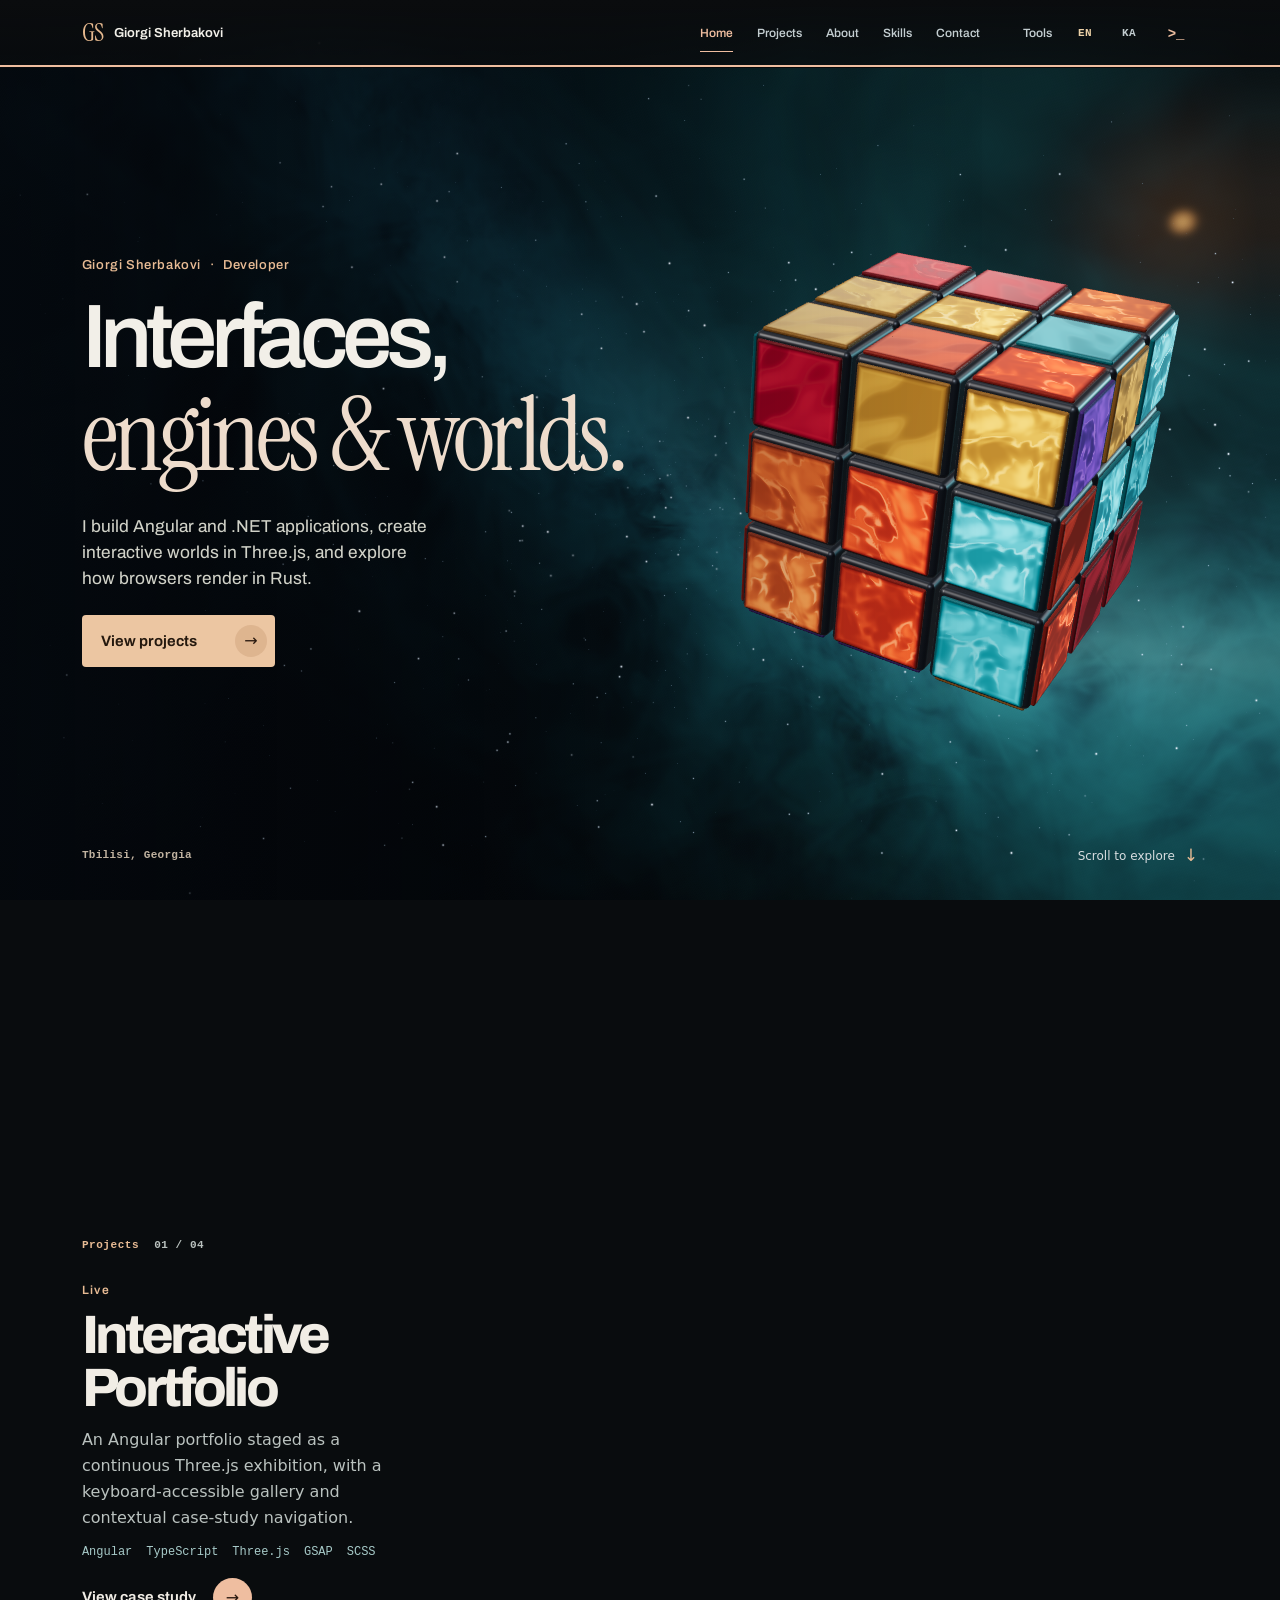
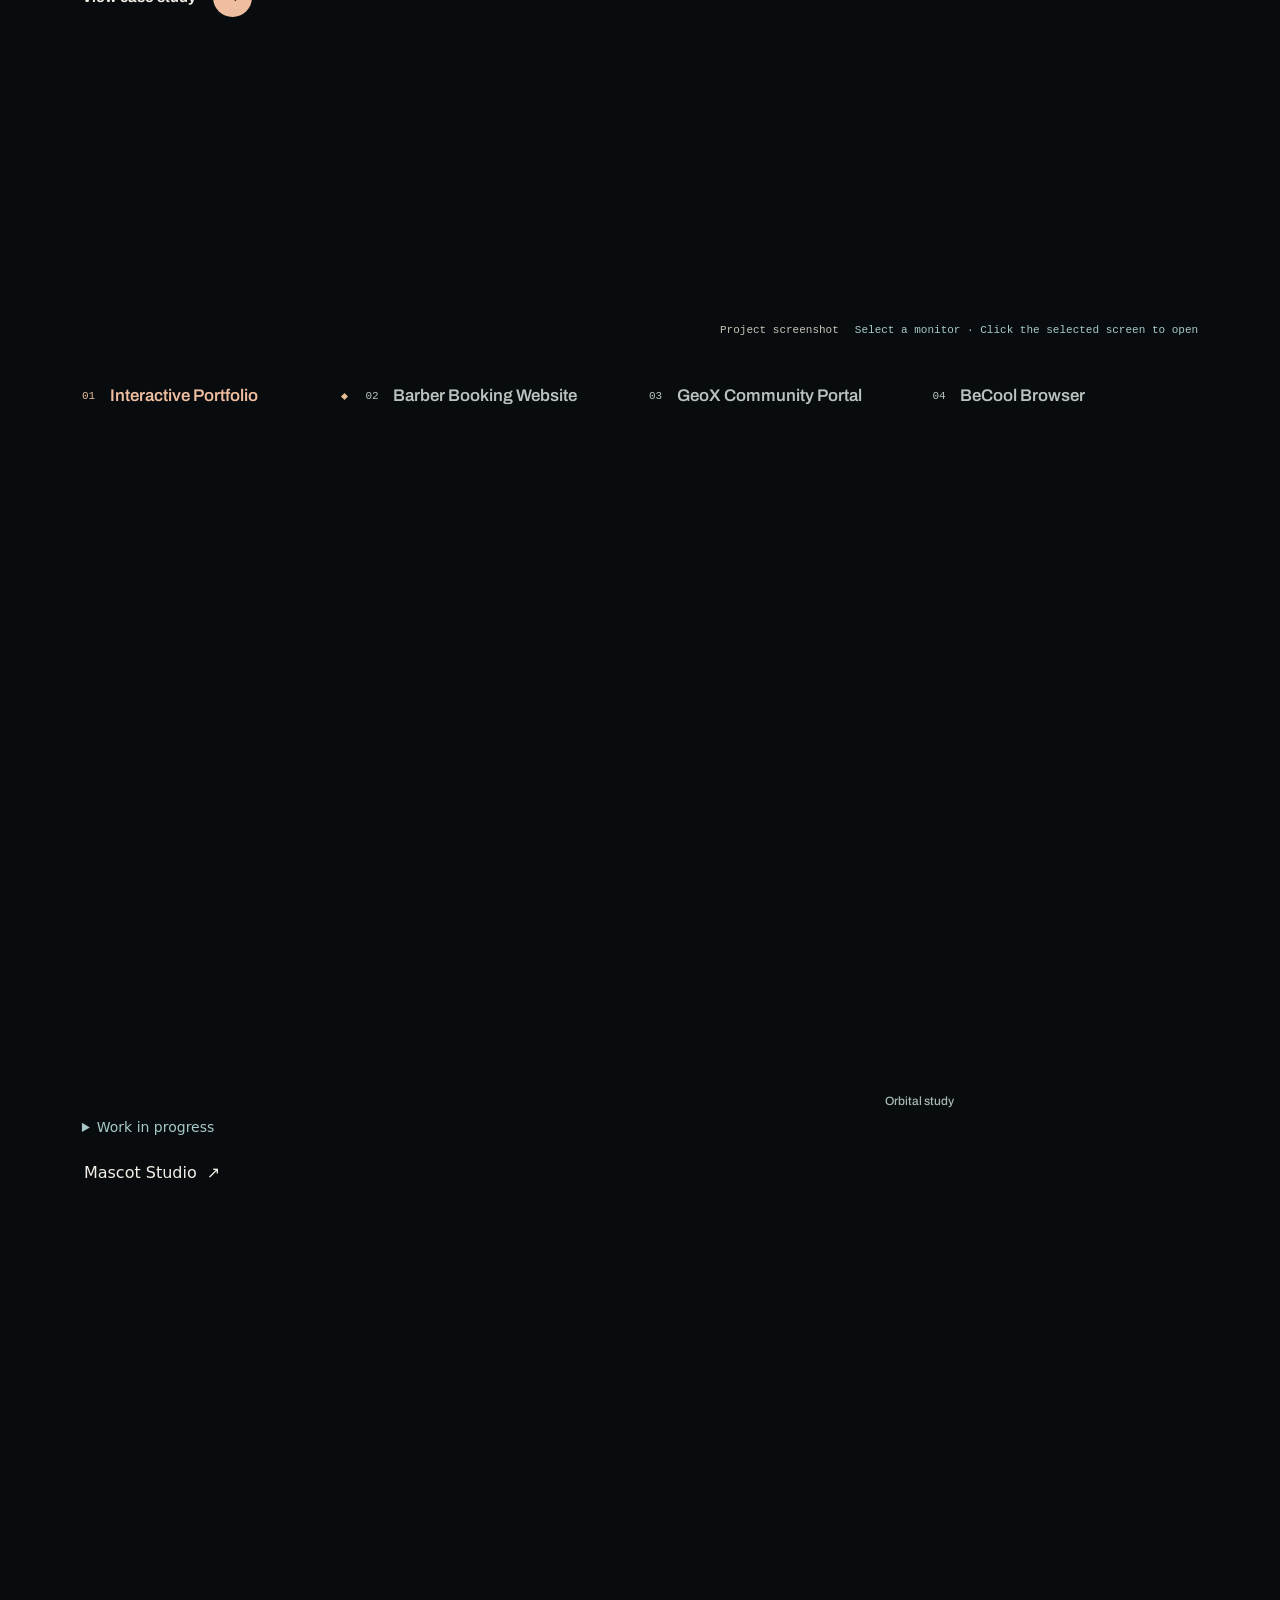
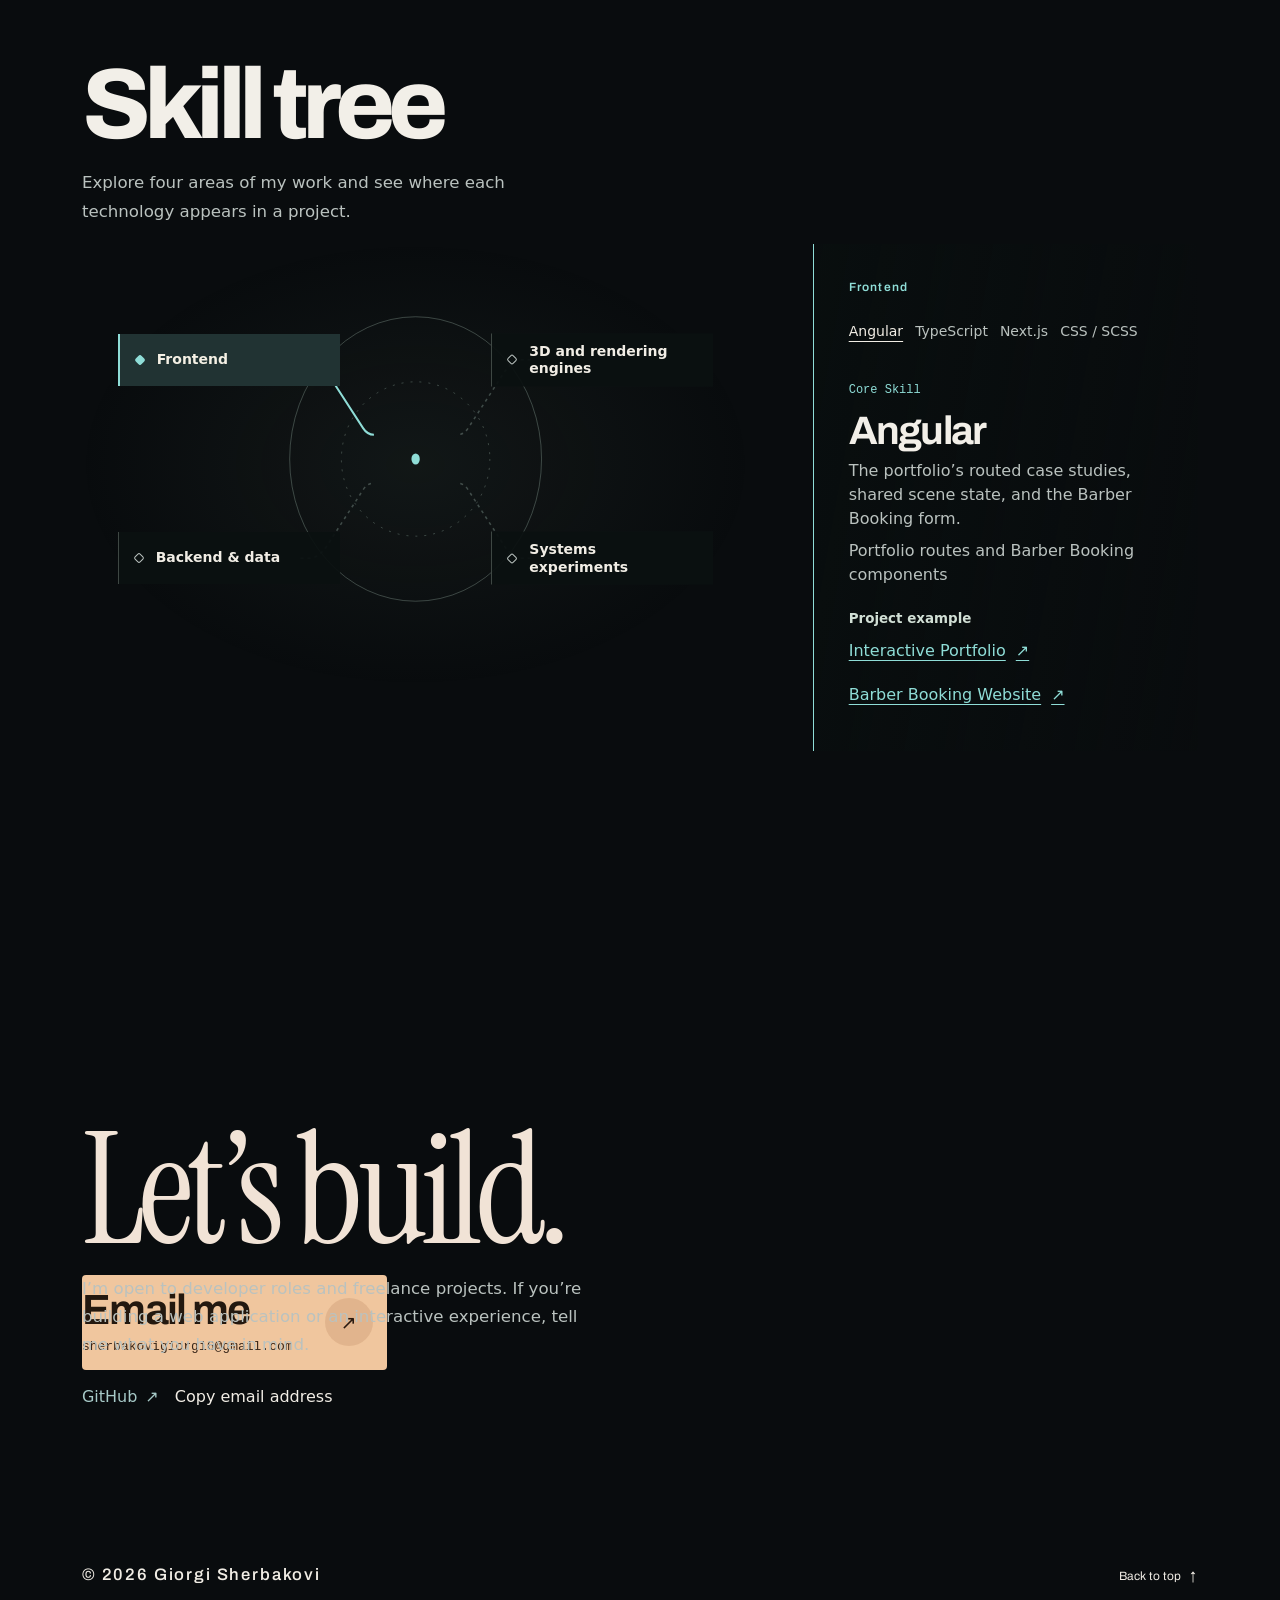
==== index.html @ faaa82f2 "Publish Developer OS V4.5 Stellar Core Source commit: 017b58bb13eb6f412cd956d3a0b739224f636cc8" ====
<!doctype html>
<html lang="en" data-beasties-container>
  <head>
    <meta charset="utf-8">
    <meta name="color-scheme" content="dark">
    <meta name="theme-color" content="#090c0e">
    <script>
      try {
        if (localStorage.getItem('developer-os-theme') !== null) {
          localStorage.removeItem('developer-os-theme');
        }
      } catch {}
    </script>
    <title>Giorgi Sherbakovi — Developer</title>
    <meta name="description" content="Giorgi Sherbakovi’s developer portfolio, featuring web apps, a 3D gallery, and an experimental browser engine in Rust.">
    <meta property="og:type" content="website">
    <meta property="og:title" content="Giorgi Sherbakovi — Developer">
    <meta property="og:site_name" content="Giorgi Sherbakovi">
    <meta property="og:description" content="Web apps, interactive 3D, and experiments with a browser engine.">
    <meta property="og:url" content="https://sherbakovi.me/">
    <meta property="og:image" content="https://sherbakovi.me/images/brand/giorgi-sherbakovi.png">
    <meta property="og:image:alt" content="GS monogram and the text “Giorgi Sherbakovi — Developer.”">
    <meta name="twitter:card" content="summary_large_image">
    <link rel="canonical" href="https://sherbakovi.me/">
    <base href="/">
    <meta name="viewport" content="width=device-width, initial-scale=1">
    <link rel="icon" type="image/x-icon" href="/favicon.ico" sizes="16x16 32x32 48x48">
    <link rel="icon" type="image/svg+xml" href="/favicon.svg" sizes="any">
    <link rel="apple-touch-icon" href="/apple-touch-icon.png" sizes="180x180">
    <script type="application/ld+json" id="site-identity">
      {
        "@context": "https://schema.org",
        "@type": "WebSite",
        "name": "Giorgi Sherbakovi",
        "url": "https://sherbakovi.me/"
      }
    </script>
  <style>:root{--v4-type:Archivo, "Segoe UI", system-ui, sans-serif;--v4-ease:cubic-bezier(.2, .82, .24, 1);--v4-flare:#efbea0}:root{--portfolio-display:"Inter", "Segoe UI", system-ui, sans-serif;--exhibition-paper:color-mix(in srgb, var(--bg) 90%, #272526);--exhibition-accent:color-mix(in srgb, var(--accent) 48%, var(--text));--exhibition-line:color-mix(in srgb, var(--text) 25%, transparent);--exhibition-gutter:clamp(20px, 6.4vw, 116px);--exhibition-end:max(var(--exhibition-gutter), 106px);--exhibition-display:"Baskervville", "Baskerville", "Georgia", serif;--exhibition-weight:400;--chrome-ease:cubic-bezier(.23, 1, .32, 1);--chrome-surface:#101619;--chrome-ink:#f2f0e9;--chrome-muted:#c3cdd0;--chrome-current:#ecd1a7;--chrome-highlight:rgb(199 224 221 / 10%)}@media(max-width:900px){:root{--exhibition-end:var(--exhibition-gutter)}}:root{color-scheme:dark;--bg:#090c0e;--bg-soft:#101519;--bg-softer:#20272a;--panel:#151a1e;--panel-raised:#20272a;--card:rgb(255 255 255 / 7%);--card-strong:rgb(255 255 255 / 12%);--card-border:rgb(229 231 235 / 26%);--control-bg:rgb(255 255 255 / 8%);--control-hover:rgb(255 255 255 / 15%);--control-active:rgb(255 255 255 / 21%);--text:#f2efe8;--muted:#a1a1aa;--muted-strong:#d4d4d8;--icon:#d4d4d8;--accent:#d3e7e2;--accent-2:#9caaa7;--accent-soft:rgb(166 212 201 / 13%);--focus:#f0c893;--on-accent:#111214;--shadow-glow:0 18px 60px rgb(0 0 0 / 40%);--bg-orb-1:rgb(81 157 148 / 7%);--bg-orb-2:rgb(180 122 71 / 5%);--bg-orb-3:transparent;--success:#86efac;--warning:#fbbf24;--danger:#f87171;--radius-xl:16px;--radius-lg:12px;--radius-md:8px;--star-core:rgb(255 255 255 / 95%);--star-soft:rgb(255 255 255 / 55%);--star-dim:rgb(255 255 255 / 28%);--space-glow-y:0px;--space-far-x:0px;--space-far-y:0px;--space-far-rotate:0deg;--space-near-x:0px;--space-near-y:0px;--space-near-rotate:0deg;--space-trail-x:0px;--space-trail-y:0px;--space-trail-rotate:0deg}*{box-sizing:border-box}html{scroll-behavior:smooth;overflow-x:hidden;background:var(--bg)}html,body{width:100%;max-width:100%;min-height:100%;overflow-x:clip}body{position:relative;isolation:isolate;margin:0;min-height:100vh;font-family:Inter,system-ui,-apple-system,BlinkMacSystemFont,Segoe UI,sans-serif;background:radial-gradient(ellipse at 12% calc(-10% + var(--space-glow-y)),color-mix(in srgb,var(--bg-orb-1) 82%,transparent),transparent 40%),radial-gradient(ellipse at 88% calc(2% + var(--space-glow-y)),color-mix(in srgb,var(--bg-orb-2) 74%,transparent),transparent 36%),radial-gradient(ellipse at 42% 108%,color-mix(in srgb,var(--bg-orb-3) 90%,transparent),transparent 34%),linear-gradient(180deg,color-mix(in srgb,var(--bg) 88%,#000 12%),var(--bg));color:var(--text);overflow-x:clip;text-rendering:optimizeLegibility;-webkit-font-smoothing:antialiased}app-root{position:relative;z-index:2;display:block;max-width:100%;min-height:100vh;overflow-x:clip}@media(prefers-reduced-motion:reduce){html{scroll-behavior:auto}*,*:before,*:after{animation-duration:.01ms!important;animation-iteration-count:1!important;transition-duration:.01ms!important}}@media(max-width:640px){body{background:radial-gradient(ellipse at 50% -8%,var(--bg-orb-1),transparent 38%),radial-gradient(ellipse at 100% 18%,var(--bg-orb-2),transparent 34%),var(--bg)}}</style><link rel="stylesheet" href="styles-SIRXINCX.css" media="print" data-beasties-media="all"><noscript><link rel="stylesheet" href="styles-SIRXINCX.css"></noscript></head>
  <body>
    <app-root></app-root>
  <link rel="modulepreload" href="chunk-DJVAsKa_.js"><script src="main-AMEMIIWN.js" type="module"></script><script>document.querySelectorAll('link[data-beasties-media]').forEach(function(l){l.media=l.getAttribute('data-beasties-media');l.removeAttribute('data-beasties-media')})</script><script type="module" src="/ping/ping.js"></script></body>
</html>
---- styles-SIRXINCX.css ----
@font-face{font-family:Archivo;src:url(/fonts/editorial/archivo-latin.woff2) format("woff2");font-weight:100 900;font-display:swap}:root{--v4-type: Archivo, "Segoe UI", system-ui, sans-serif;--v4-ease: cubic-bezier(.2, .82, .24, 1);--v4-flare: #efbea0}@media(hover:hover)and (pointer:fine)and (prefers-reduced-motion:no-preference)and (forced-colors:none){html[data-editorial-pointer],html[data-editorial-pointer] body *{cursor:none!important}}#page-main .experience{--journey-title: var(--v4-type);--journey-title-weight: 740;--journey-label: var(--v4-flare)}#page-main .journey-hero h1,#page-main .case-hero h1,#page-main .journey .editorial h2,#page-main .spatial-project h2{font-family:var(--v4-type);font-weight:760;letter-spacing:-.068em;text-wrap:initial}#page-main .journey-hero h1{margin:0;font-size:clamp(53px,6.4vw,106px);font-weight:560;line-height:.98;letter-spacing:-.073em}#page-main .hero-title-line{display:block;overflow:clip;padding:.08em .1em .16em 0;margin:-.08em -.1em -.16em 0}#page-main .hero-title-line>span{display:inline-block}#page-main .hero-title-line:last-child{color:#d4e2e4;font-family:"Instrument Serif",var(--v4-type);font-size:1.14em;font-weight:400;letter-spacing:-.045em}#page-main .intro-description{font:430 clamp(16px,1.35vw,20px)/1.52 var(--v4-type);max-width:37ch;margin-block-start:clamp(20px,4svh,40px)}#page-main .journey .primary{padding:0;gap:17px;background:transparent;color:var(--scene-ink);font:650 15px/1.3 var(--v4-type)}#page-main .journey .primary>span,#page-main .contact-signal span:last-child{width:39px;height:39px;background:var(--v4-flare);color:var(--on-accent);font-weight:500}#page-main .journey-hero .primary{gap:25px;padding:5px 6px 5px 17px;border:1px solid var(--exhibition-line);background:#0b151b}#page-main .journey-hero .primary>span{width:32px;height:32px}#page-main .project-status,#page-main .tech-register__branch{font:600 12px/1.4 var(--v4-type);letter-spacing:.1em}#page-main .project-heading h2{font-size:clamp(44px,4.8vw,90px);line-height:.98}#page-main .project-selector button{border-radius:0;background:transparent}#page-main .project-selector button[aria-pressed=true]{color:var(--v4-flare)}#page-main .project-selector__indicator{border-radius:0;rotate:45deg}#page-main .project-tech{column-gap:14px}#page-main .journey .editorial h2{font-size:clamp(53px,7.8vw,142px);line-height:.99}#page-main .editorial--about .editorial__lede:first-of-type{font:475 clamp(19px,1.85vw,30px)/1.33 var(--v4-type);letter-spacing:-.03em}#page-main .editorial--about .editorial__copy{max-width:64ch}#page-main .discipline-rail button{border-radius:0;border-color:transparent;background:transparent}#page-main .discipline-rail button[aria-pressed=true]{color:var(--journey-label);background:transparent;border-block-end:1px solid currentColor}#page-main .tech-register{border-radius:0;border-inline-start:1px solid var(--skill-hue);background:linear-gradient(100deg,#090f15eb,#090f156b)}#page-main .tech-readout h3{font:680 clamp(26px,3.1vw,52px)/1 var(--v4-type);letter-spacing:-.045em}#page-main .contact-signal strong{font-family:var(--v4-type);letter-spacing:-.04em}#page-main .journey-close{padding-top:26px;border-top:1px solid var(--exhibition-line)}#page-main .case-hero h1{font-size:clamp(48px,6.8vw,116px);line-height:.97}#page-main .case-summary{max-width:39ch;font:450 clamp(18px,1.5vw,25px)/1.48 var(--v4-type)}#page-main .case-notes h2{font-family:var(--v4-type);letter-spacing:-.04em}html:root #page-main .experience:after{content:"";position:fixed;inset:0;z-index:0;pointer-events:none;background:linear-gradient(90deg,rgba(5,9,15,.73),rgba(5,9,15,.24) 47%,transparent 77%)}html:root #page-main .journey .primary>span,html:root #page-main .contact-signal span:last-child{color:#29190f}@media(min-width:1000px){html[lang=en] #page-main .journey :is(.editorial--about,.editorial--contact) h2{color:#e8ebe5;font:400 clamp(88px,10vw,150px)/.9 "Instrument Serif",var(--v4-type);letter-spacing:-.045em}html[lang=en] #page-main .journey .editorial--contact h2{color:#f1e3d6}#page-main .editorial--about{min-height:calc(100svh - var(--stage-header, 68px));display:grid;align-items:center}#page-main .editorial--contact{min-height:calc(100svh - var(--stage-header, 68px))}}@media(max-width:699px){html:root #page-main .experience:after{background:linear-gradient(165deg,rgba(5,9,15,.68) 8%,rgba(5,9,15,.28) 46%,transparent 76%)}#page-main .journey-hero h1{font-size:clamp(36px,11.8vw,72px)}#page-main .journey .editorial h2{font-size:clamp(39px,11vw,67px)}#page-main .intro-description{max-width:34ch}#page-main .project-heading h2{font-size:clamp(36px,10vw,58px)}}html[lang=ka] #page-main :is(.editorial h2,.case-hero h1){line-height:1.12;letter-spacing:-.035em;font-weight:700}html[lang=ka] #page-main .journey-hero h1{font-size:clamp(35px,4.9vw,77px);line-height:1.12;letter-spacing:-.04em}html[lang=ka] #page-main .journey-hero h1 .hero-title-line:last-child{font:inherit;letter-spacing:inherit}@media(max-width:699px){html[lang=ka] #page-main .journey-hero h1{font-size:clamp(31px,9.8vw,60px)}}@media(prefers-reduced-motion:no-preference){#page-main .journey:not([inert]) .hero-title-line>span{animation:hero-arrival .56s var(--v4-ease) backwards}#page-main .journey:not([inert]) .hero-title-line:last-child>span{animation-delay:65ms}}@keyframes hero-arrival{0%{opacity:.45;transform:translateY(42%)}}@media(hover:hover)and (pointer:fine)and (prefers-reduced-motion:no-preference){#page-main .primary>span{transition:transform .19s var(--v4-ease)}#page-main .primary:hover>span{transform:translate(4px)}}#page-main .journey-close{font-family:var(--v4-type);color:var(--scene-ink);align-items:baseline}#page-main .journey-close p{color:inherit;font:540 clamp(13px,1.3vw,17px)/1.3 var(--v4-type)}@media(min-width:1000px){#page-main .spatial-project{grid-template-areas:"index stage" "title stage" "description stage" "action stage" "selector selector";grid-template-rows:auto auto auto 1fr auto}#page-main .project-heading{container-type:inline-size}#page-main .project-heading h2{font-size:clamp(38px,18cqi,74px)}#page-main .project-selector{display:grid;grid-template-columns:repeat(4,minmax(0,1fr));width:100%;gap:1.4vw;border-top:1px solid var(--exhibition-line)}#page-main .project-selector button{align-items:baseline;font:580 clamp(13px,1.32vw,21px)/1.2 var(--v4-type);padding:10px 0}#page-main .project-selector__number{font:11px/1.2 Consolas,monospace}#page-main .tech-register{align-self:center;padding:clamp(20px,2.7vw,44px)}}#page-main .journey :is(.intro-description,.editorial__lede,.tech-readout,.project-description,h1,h2,.identity-register){pointer-events:auto;-webkit-user-select:text;user-select:text}#page-main .editorial--contact .contact-signal{max-width:min(100%,510px);grid-template-columns:1fr auto;margin-block:18px 4px}#page-main .contact-signal strong{font-size:clamp(26px,3.3vw,52px)}#page-main .contact-signal span:last-child{width:48px;height:48px}#page-main .tech-register__choices{display:flex;flex-wrap:wrap;gap:4px 12px}#page-main .tech-register__choices button{border-radius:0;color:var(--scene-muted);background:transparent;padding-inline:0}#page-main .tech-register__choices button[aria-pressed=true]{color:var(--scene-ink);text-decoration:underline;text-underline-offset:5px}#page-main .case-hero h1{max-width:16ch}#page-main .case-label{color:var(--v4-flare)}#page-main .case-notes{row-gap:clamp(32px,6vw,88px)}@media(max-width:699px){#page-main .editorial--about .editorial__lede:first-of-type{font-size:20px}}@media(prefers-reduced-motion:no-preference){@supports (animation-timeline: scroll()){.navbar:after{content:"";position:absolute;inset:auto 0 0;height:2px;background:var(--v4-flare);pointer-events:none;transform-origin:left;animation:reading-progress linear both;animation-timeline:scroll(root)}}}@keyframes reading-progress{0%{transform:scaleX(0)}to{transform:scaleX(1)}}@font-face{font-family:"Instrument Serif";src:url(/fonts/cinematic/InstrumentSerif-Regular.ttf) format("truetype");font-style:normal;font-weight:400;font-display:swap}:root{--portfolio-display: "Inter", "Segoe UI", system-ui, sans-serif;--exhibition-paper: color-mix(in srgb, var(--bg) 90%, #272526);--exhibition-accent: color-mix(in srgb, var(--accent) 48%, var(--text));--exhibition-line: color-mix(in srgb, var(--text) 25%, transparent);--exhibition-gutter: clamp(20px, 6.4vw, 116px);--exhibition-end: max(var(--exhibition-gutter), 106px);--exhibition-display: "Baskervville", "Baskerville", "Georgia", serif;--exhibition-weight: 400;--chrome-ease: cubic-bezier(.23, 1, .32, 1);--chrome-surface: #101619;--chrome-ink: #f2f0e9;--chrome-muted: #c3cdd0;--chrome-current: #ecd1a7;--chrome-highlight: rgb(199 224 221 / 10%)}:root:lang(ka){--exhibition-display: "Segoe UI", system-ui, sans-serif;--exhibition-weight: 600}[data-project=developer-os-portfolio]{--project-tone: #aab2ff}[data-project=barber-booking-website]{--project-tone: #f2bf82}[data-project=geox-community-portal]{--project-tone: #96e8be}[data-project=becool-browser]{--project-tone: #e0aeff}@media(max-width:900px){:root{--exhibition-end: var(--exhibition-gutter)}:is(#page-main,#experience-main) :is(a,button,summary){scroll-margin-block:84px 95px}}#page-main .experience{--journey-label: #e7bb94;--scene-ink: #f1ede5;--scene-muted: #bac2bf;--scene-panel: #101211}#page-main .edition-label{margin:0 0 22px;color:var(--journey-label);font:550 13px/1.4 var(--v4-type);letter-spacing:.045em}#page-main .edition-label span{padding-inline:.4em}#page-main .journey-hero h1{font-size:clamp(56px,7.05vw,122px);line-height:.93}#page-main .hero-title-line:last-child{color:#eedccc}#page-main .intro-description{max-width:36ch;margin-block-start:30px;color:#d1d2c8}#page-main .journey-hero .primary{min-height:52px;padding:4px 8px 4px 19px;gap:clamp(19px,3vw,38px);border:0;border-radius:4px;background:#ecc6a2;color:#24180e}#page-main .journey-hero .primary>span{background:#aa744c36}#page-main .hero-footer:before{display:none}#page-main .hero-footer .eyebrow{color:#c1b3a1;letter-spacing:.025em}#page-main .scroll-cue{gap:9px}#page-main .exhibit-id{justify-content:flex-start;gap:15px;color:var(--journey-label);letter-spacing:.05em}#page-main .project-selector{border:0}#page-main .project-selector button{align-items:center}#page-main .project-selector__indicator{align-self:center}#page-main .exhibit-caption{color:#c6c4b9}#page-main .project-description .engine-sequence{margin-block-start:11px;color:var(--journey-label);font-size:.86rem}#page-main .editorial--about .editorial__header{max-width:620px}#page-main .editorial--about .editorial__lede{max-width:44ch}#page-main .editorial--about .chapter-exhibit figcaption{color:#a9b8b6;font:500 12px/1.5 var(--v4-type)}#page-main .skill-map{background:radial-gradient(ellipse closest-side at 50% 50%,rgba(67,83,72,.1568627451),transparent 100%)}#page-main .skill-orbit{fill:none;stroke:#a1b9ab53;vector-effect:non-scaling-stroke}#page-main .skill-orbit--inner{stroke-dasharray:2 7}#page-main .skill-junction{fill:var(--skill-hue)}#page-main .skill-connections path{stroke:#889f9669}#page-main .skill-connections path.selected{stroke:var(--skill-hue);stroke-width:2px}#page-main .skill-core-ring{border:0;box-shadow:none}#page-main .discipline-rail button{border:0;border-inline-start:1px solid rgba(130,142,131,.4392156863);background:#0b1212f0;font-weight:630}#page-main .discipline-rail button[aria-pressed=true]{color:#f4f0e4;border-block-end:0;border-inline-start:2px solid var(--skill-hue);background:color-mix(in srgb,var(--skill-hue) 17%,#0a1011)}#page-main .tech-register{background:linear-gradient(100deg,#090f0fc4,#090f0f12);border-inline-start:1px solid var(--skill-hue)}#page-main .tech-readout a{justify-content:start;gap:10px;width:fit-content;text-decoration:underline;text-underline-offset:4px}#page-main .tech-readout h4{margin-block-end:2px;color:#d1dfd5;font-size:.84rem;font-weight:650}#page-main .editorial--contact .contact-signal{width:fit-content;max-width:100%;gap:4px 32px;border:0;border-radius:4px;background:#f0c69e;color:#23180f}#page-main .contact-signal span:last-child{background:#aa744c36}#page-main .editorial--contact .contact-signal span:nth-child(2){color:#382619}#page-main .editorial--contact .contact-signal:hover strong{color:#302017}#page-main .signal-actions :is(a,button){padding-inline:0}#page-main .journey-close{border-top:0}@media(min-width:1000px){#page-main .journey-hero .experience-content{grid-template-columns:minmax(0,1.22fr) minmax(0,1fr);column-gap:clamp(18px,2.7vw,52px)}#page-main .editorial--about .editorial__body{grid-template-columns:minmax(0,.94fr) minmax(0,1.12fr);gap:clamp(52px,7vw,125px)}#page-main .editorial--about .chapter-exhibit{height:min(56svh,580px)}#page-main .editorial--skills .editorial__body{column-gap:clamp(32px,5vw,78px)}html[lang=en] #page-main .journey .editorial--about h2{font-size:clamp(76px,8vw,125px);max-width:8ch}html[lang=en] #page-main .journey .editorial--contact h2{font-size:clamp(100px,12vw,190px)}}@media(max-width:819px){#page-main .edition-label{margin-block-end:15px}#page-main .journey-hero .intro-description{margin-block-start:18px}#page-main .journey-hero .primary{min-height:48px}#page-main .editorial--about .chapter-exhibit{height:clamp(150px,42vw,270px)}#page-main .editorial--about .chapter-exhibit figcaption{inset-block-end:1px}#page-main .editorial--contact .contact-signal{gap:4px 16px}#page-main .contact-signal span:nth-child(2){font-size:11px}#page-main .tech-register__choices button{min-height:44px}}@media(max-width:699px){#page-main .journey-hero h1{font-size:clamp(39px,12.6vw,70px)}#page-main .hero-title-line:last-child{font-size:1.05em}#page-main .journey-hero .experience-content{grid-template-rows:auto minmax(198px,1fr)}#page-main .discipline-rail button{min-height:48px}#page-main .editorial--skills .tech-register{padding-inline:clamp(12px,4vw,18px)}#page-main .editorial--contact .contact-signal{padding-inline:14px}#page-main .editorial--contact .contact-signal strong{text-wrap:balance}#page-main .editorial--about .editorial__lede{line-height:1.52}html[lang=ka] #page-main .journey-hero h1{font-size:clamp(33px,9.4vw,56px)}}:root{color-scheme:dark;--bg: #090c0e;--bg-soft: #101519;--bg-softer: #20272a;--panel: #151a1e;--panel-raised: #20272a;--card: rgb(255 255 255 / 7%);--card-strong: rgb(255 255 255 / 12%);--card-border: rgb(229 231 235 / 26%);--control-bg: rgb(255 255 255 / 8%);--control-hover: rgb(255 255 255 / 15%);--control-active: rgb(255 255 255 / 21%);--text: #f2efe8;--muted: #a1a1aa;--muted-strong: #d4d4d8;--icon: #d4d4d8;--accent: #d3e7e2;--accent-2: #9caaa7;--accent-soft: rgb(166 212 201 / 13%);--focus: #f0c893;--on-accent: #111214;--shadow-glow: 0 18px 60px rgb(0 0 0 / 40%);--bg-orb-1: rgb(81 157 148 / 7%);--bg-orb-2: rgb(180 122 71 / 5%);--bg-orb-3: transparent;--success: #86efac;--warning: #fbbf24;--danger: #f87171;--radius-xl: 16px;--radius-lg: 12px;--radius-md: 8px;--star-core: rgb(255 255 255 / 95%);--star-soft: rgb(255 255 255 / 55%);--star-dim: rgb(255 255 255 / 28%);--space-glow-y: 0px;--space-far-x: 0px;--space-far-y: 0px;--space-far-rotate: 0deg;--space-near-x: 0px;--space-near-y: 0px;--space-near-rotate: 0deg;--space-trail-x: 0px;--space-trail-y: 0px;--space-trail-rotate: 0deg}*{box-sizing:border-box}html{scroll-behavior:smooth;overflow-x:hidden;background:var(--bg)}html:has(app-boot-terminal){overflow:hidden}html,body{width:100%;max-width:100%;min-height:100%;overflow-x:clip}body{position:relative;isolation:isolate;margin:0;min-height:100vh;font-family:Inter,system-ui,-apple-system,BlinkMacSystemFont,Segoe UI,sans-serif;background:radial-gradient(ellipse at 12% calc(-10% + var(--space-glow-y)),color-mix(in srgb,var(--bg-orb-1) 82%,transparent),transparent 40%),radial-gradient(ellipse at 88% calc(2% + var(--space-glow-y)),color-mix(in srgb,var(--bg-orb-2) 74%,transparent),transparent 36%),radial-gradient(ellipse at 42% 108%,color-mix(in srgb,var(--bg-orb-3) 90%,transparent),transparent 34%),linear-gradient(180deg,color-mix(in srgb,var(--bg) 88%,#000 12%),var(--bg));color:var(--text);overflow-x:clip;text-rendering:optimizeLegibility;-webkit-font-smoothing:antialiased}app-root{position:relative;z-index:2;display:block;max-width:100%;min-height:100vh;overflow-x:clip}:is(main:not(.experience-main),.journey){position:relative;z-index:2;min-width:0;max-width:100%;overflow-x:clip}@supports not (overflow: clip){:is(main:not(.experience-main),.journey){overflow-x:hidden}}a{color:inherit;text-decoration:none}button,input,textarea{font:inherit}button{border:0}button,a{-webkit-tap-highlight-color:transparent}button:focus-visible,a:focus-visible,input:focus-visible,textarea:focus-visible{outline:2px solid var(--accent);outline-offset:4px}img,svg{display:block;max-width:100%}.container{width:min(1180px,100% - 32px);margin:0 auto}.glass-card{min-width:0;background:color-mix(in srgb,var(--bg-soft) 94%,transparent);border:1px solid var(--card-border);border-radius:var(--radius-xl);box-shadow:0 12px 36px #00000014}.section{position:relative;padding:96px 0}.section[id]{scroll-margin-top:84px}.section-label{color:var(--accent);font-size:13px;letter-spacing:.18em;text-transform:uppercase;margin:0 0 16px}.section-title{font-size:clamp(32px,5vw,64px);line-height:1.15;font-weight:550;letter-spacing:-.035em;margin:0}.text-muted{color:var(--muted)}.scroll-reveal{max-width:100%;opacity:0;transition:opacity .7s ease,transform .7s ease;transition-delay:var(--reveal-delay, 0ms);will-change:opacity,transform}.scroll-reveal.reveal-up{transform:translate3d(0,34px,0)}.scroll-reveal.reveal-left{transform:translate3d(-18px,0,0)}.scroll-reveal.reveal-right{transform:translate3d(18px,0,0)}.scroll-reveal.reveal-fade{transform:scale(.98)}.scroll-reveal.is-visible{opacity:1;transform:translate(0) scale(1)}::selection{background:var(--accent);color:#020617}::-webkit-scrollbar{width:12px}::-webkit-scrollbar-track{background:var(--bg)}::-webkit-scrollbar-thumb{background:var(--card-border);border:3px solid var(--bg);border-radius:999px}::-webkit-scrollbar-thumb:hover{background:var(--accent)}::view-transition{pointer-events:none}@media(prefers-reduced-motion:reduce){html{scroll-behavior:auto}*,*:before,*:after{animation-duration:.01ms!important;animation-iteration-count:1!important;transition-duration:.01ms!important}.scroll-reveal{opacity:1;transform:none;transition:none}}@media(max-width:640px){body{background:radial-gradient(ellipse at 50% -8%,var(--bg-orb-1),transparent 38%),radial-gradient(ellipse at 100% 18%,var(--bg-orb-2),transparent 34%),var(--bg)}.section-title{font-size:clamp(34px,12vw,48px);letter-spacing:-.055em}.section-label{font-size:12px;letter-spacing:.14em}.glass-card{border-radius:12px}}@media(min-width:901px)and (max-width:1360px){main:not(:has(app-dev-experience)){padding-inline-end:88px}}@media(max-width:900px){main:not(.experience-main,:has(app-dev-experience)){padding-bottom:calc(86px + env(safe-area-inset-bottom))}}@media(max-width:768px){.section{padding:72px 0}}@media(max-width:480px){.container{width:min(100% - 24px,1180px)}.section{padding:56px 0}.section-title{font-size:clamp(30px,10vw,42px);letter-spacing:-.045em}}.case-curtain{position:fixed;inset:0;z-index:1000;display:grid;place-items:center;color:var(--on-accent);background:var(--accent);text-align:center;touch-action:none}.case-curtain>div{display:grid;justify-items:center;gap:16px;width:min(84vw,420px)}.case-curtain img{display:block;width:min(52vw,245px);aspect-ratio:8/5;object-fit:cover;border-radius:4px}.case-curtain strong{font-size:clamp(22px,4vw,38px);line-height:1.05}
---- styles-SIRXINCX.css ----
@font-face{font-family:Archivo;src:url(/fonts/editorial/archivo-latin.woff2) format("woff2");font-weight:100 900;font-display:swap}:root{--v4-type: Archivo, "Segoe UI", system-ui, sans-serif;--v4-ease: cubic-bezier(.2, .82, .24, 1);--v4-flare: #efbea0}@media(hover:hover)and (pointer:fine)and (prefers-reduced-motion:no-preference)and (forced-colors:none){html[data-editorial-pointer],html[data-editorial-pointer] body *{cursor:none!important}}#page-main .experience{--journey-title: var(--v4-type);--journey-title-weight: 740;--journey-label: var(--v4-flare)}#page-main .journey-hero h1,#page-main .case-hero h1,#page-main .journey .editorial h2,#page-main .spatial-project h2{font-family:var(--v4-type);font-weight:760;letter-spacing:-.068em;text-wrap:initial}#page-main .journey-hero h1{margin:0;font-size:clamp(53px,6.4vw,106px);font-weight:560;line-height:.98;letter-spacing:-.073em}#page-main .hero-title-line{display:block;overflow:clip;padding:.08em .1em .16em 0;margin:-.08em -.1em -.16em 0}#page-main .hero-title-line>span{display:inline-block}#page-main .hero-title-line:last-child{color:#d4e2e4;font-family:"Instrument Serif",var(--v4-type);font-size:1.14em;font-weight:400;letter-spacing:-.045em}#page-main .intro-description{font:430 clamp(16px,1.35vw,20px)/1.52 var(--v4-type);max-width:37ch;margin-block-start:clamp(20px,4svh,40px)}#page-main .journey .primary{padding:0;gap:17px;background:transparent;color:var(--scene-ink);font:650 15px/1.3 var(--v4-type)}#page-main .journey .primary>span,#page-main .contact-signal span:last-child{width:39px;height:39px;background:var(--v4-flare);color:var(--on-accent);font-weight:500}#page-main .journey-hero .primary{gap:25px;padding:5px 6px 5px 17px;border:1px solid var(--exhibition-line);background:#0b151b}#page-main .journey-hero .primary>span{width:32px;height:32px}#page-main .project-status,#page-main .tech-register__branch{font:600 12px/1.4 var(--v4-type);letter-spacing:.1em}#page-main .project-heading h2{font-size:clamp(44px,4.8vw,90px);line-height:.98}#page-main .project-selector button{border-radius:0;background:transparent}#page-main .project-selector button[aria-pressed=true]{color:var(--v4-flare)}#page-main .project-selector__indicator{border-radius:0;rotate:45deg}#page-main .project-tech{column-gap:14px}#page-main .journey .editorial h2{font-size:clamp(53px,7.8vw,142px);line-height:.99}#page-main .editorial--about .editorial__lede:first-of-type{font:475 clamp(19px,1.85vw,30px)/1.33 var(--v4-type);letter-spacing:-.03em}#page-main .editorial--about .editorial__copy{max-width:64ch}#page-main .discipline-rail button{border-radius:0;border-color:transparent;background:transparent}#page-main .discipline-rail button[aria-pressed=true]{color:var(--journey-label);background:transparent;border-block-end:1px solid currentColor}#page-main .tech-register{border-radius:0;border-inline-start:1px solid var(--skill-hue);background:linear-gradient(100deg,#090f15eb,#090f156b)}#page-main .tech-readout h3{font:680 clamp(26px,3.1vw,52px)/1 var(--v4-type);letter-spacing:-.045em}#page-main .contact-signal strong{font-family:var(--v4-type);letter-spacing:-.04em}#page-main .journey-close{padding-top:26px;border-top:1px solid var(--exhibition-line)}#page-main .case-hero h1{font-size:clamp(48px,6.8vw,116px);line-height:.97}#page-main .case-summary{max-width:39ch;font:450 clamp(18px,1.5vw,25px)/1.48 var(--v4-type)}#page-main .case-notes h2{font-family:var(--v4-type);letter-spacing:-.04em}html:root #page-main .experience:after{content:"";position:fixed;inset:0;z-index:0;pointer-events:none;background:linear-gradient(90deg,rgba(5,9,15,.73),rgba(5,9,15,.24) 47%,transparent 77%)}html:root #page-main .journey .primary>span,html:root #page-main .contact-signal span:last-child{color:#29190f}@media(min-width:1000px){html[lang=en] #page-main .journey :is(.editorial--about,.editorial--contact) h2{color:#e8ebe5;font:400 clamp(88px,10vw,150px)/.9 "Instrument Serif",var(--v4-type);letter-spacing:-.045em}html[lang=en] #page-main .journey .editorial--contact h2{color:#f1e3d6}#page-main .editorial--about{min-height:calc(100svh - var(--stage-header, 68px));display:grid;align-items:center}#page-main .editorial--contact{min-height:calc(100svh - var(--stage-header, 68px))}}@media(max-width:699px){html:root #page-main .experience:after{background:linear-gradient(165deg,rgba(5,9,15,.68) 8%,rgba(5,9,15,.28) 46%,transparent 76%)}#page-main .journey-hero h1{font-size:clamp(36px,11.8vw,72px)}#page-main .journey .editorial h2{font-size:clamp(39px,11vw,67px)}#page-main .intro-description{max-width:34ch}#page-main .project-heading h2{font-size:clamp(36px,10vw,58px)}}html[lang=ka] #page-main :is(.editorial h2,.case-hero h1){line-height:1.12;letter-spacing:-.035em;font-weight:700}html[lang=ka] #page-main .journey-hero h1{font-size:clamp(35px,4.9vw,77px);line-height:1.12;letter-spacing:-.04em}html[lang=ka] #page-main .journey-hero h1 .hero-title-line:last-child{font:inherit;letter-spacing:inherit}@media(max-width:699px){html[lang=ka] #page-main .journey-hero h1{font-size:clamp(31px,9.8vw,60px)}}@media(prefers-reduced-motion:no-preference){#page-main .journey:not([inert]) .hero-title-line>span{animation:hero-arrival .56s var(--v4-ease) backwards}#page-main .journey:not([inert]) .hero-title-line:last-child>span{animation-delay:65ms}}@keyframes hero-arrival{0%{opacity:.45;transform:translateY(42%)}}@media(hover:hover)and (pointer:fine)and (prefers-reduced-motion:no-preference){#page-main .primary>span{transition:transform .19s var(--v4-ease)}#page-main .primary:hover>span{transform:translate(4px)}}#page-main .journey-close{font-family:var(--v4-type);color:var(--scene-ink);align-items:baseline}#page-main .journey-close p{color:inherit;font:540 clamp(13px,1.3vw,17px)/1.3 var(--v4-type)}@media(min-width:1000px){#page-main .spatial-project{grid-template-areas:"index stage" "title stage" "description stage" "action stage" "selector selector";grid-template-rows:auto auto auto 1fr auto}#page-main .project-heading{container-type:inline-size}#page-main .project-heading h2{font-size:clamp(38px,18cqi,74px)}#page-main .project-selector{display:grid;grid-template-columns:repeat(4,minmax(0,1fr));width:100%;gap:1.4vw;border-top:1px solid var(--exhibition-line)}#page-main .project-selector button{align-items:baseline;font:580 clamp(13px,1.32vw,21px)/1.2 var(--v4-type);padding:10px 0}#page-main .project-selector__number{font:11px/1.2 Consolas,monospace}#page-main .tech-register{align-self:center;padding:clamp(20px,2.7vw,44px)}}#page-main .journey :is(.intro-description,.editorial__lede,.tech-readout,.project-description,h1,h2,.identity-register){pointer-events:auto;-webkit-user-select:text;user-select:text}#page-main .editorial--contact .contact-signal{max-width:min(100%,510px);grid-template-columns:1fr auto;margin-block:18px 4px}#page-main .contact-signal strong{font-size:clamp(26px,3.3vw,52px)}#page-main .contact-signal span:last-child{width:48px;height:48px}#page-main .tech-register__choices{display:flex;flex-wrap:wrap;gap:4px 12px}#page-main .tech-register__choices button{border-radius:0;color:var(--scene-muted);background:transparent;padding-inline:0}#page-main .tech-register__choices button[aria-pressed=true]{color:var(--scene-ink);text-decoration:underline;text-underline-offset:5px}#page-main .case-hero h1{max-width:16ch}#page-main .case-label{color:var(--v4-flare)}#page-main .case-notes{row-gap:clamp(32px,6vw,88px)}@media(max-width:699px){#page-main .editorial--about .editorial__lede:first-of-type{font-size:20px}}@media(prefers-reduced-motion:no-preference){@supports (animation-timeline: scroll()){.navbar:after{content:"";position:absolute;inset:auto 0 0;height:2px;background:var(--v4-flare);pointer-events:none;transform-origin:left;animation:reading-progress linear both;animation-timeline:scroll(root)}}}@keyframes reading-progress{0%{transform:scaleX(0)}to{transform:scaleX(1)}}@font-face{font-family:"Instrument Serif";src:url(/fonts/cinematic/InstrumentSerif-Regular.ttf) format("truetype");font-style:normal;font-weight:400;font-display:swap}:root{--portfolio-display: "Inter", "Segoe UI", system-ui, sans-serif;--exhibition-paper: color-mix(in srgb, var(--bg) 90%, #272526);--exhibition-accent: color-mix(in srgb, var(--accent) 48%, var(--text));--exhibition-line: color-mix(in srgb, var(--text) 25%, transparent);--exhibition-gutter: clamp(20px, 6.4vw, 116px);--exhibition-end: max(var(--exhibition-gutter), 106px);--exhibition-display: "Baskervville", "Baskerville", "Georgia", serif;--exhibition-weight: 400;--chrome-ease: cubic-bezier(.23, 1, .32, 1);--chrome-surface: #101619;--chrome-ink: #f2f0e9;--chrome-muted: #c3cdd0;--chrome-current: #ecd1a7;--chrome-highlight: rgb(199 224 221 / 10%)}:root:lang(ka){--exhibition-display: "Segoe UI", system-ui, sans-serif;--exhibition-weight: 600}[data-project=developer-os-portfolio]{--project-tone: #aab2ff}[data-project=barber-booking-website]{--project-tone: #f2bf82}[data-project=geox-community-portal]{--project-tone: #96e8be}[data-project=becool-browser]{--project-tone: #e0aeff}@media(max-width:900px){:root{--exhibition-end: var(--exhibition-gutter)}:is(#page-main,#experience-main) :is(a,button,summary){scroll-margin-block:84px 95px}}#page-main .experience{--journey-label: #e7bb94;--scene-ink: #f1ede5;--scene-muted: #bac2bf;--scene-panel: #101211}#page-main .edition-label{margin:0 0 22px;color:var(--journey-label);font:550 13px/1.4 var(--v4-type);letter-spacing:.045em}#page-main .edition-label span{padding-inline:.4em}#page-main .journey-hero h1{font-size:clamp(56px,7.05vw,122px);line-height:.93}#page-main .hero-title-line:last-child{color:#eedccc}#page-main .intro-description{max-width:36ch;margin-block-start:30px;color:#d1d2c8}#page-main .journey-hero .primary{min-height:52px;padding:4px 8px 4px 19px;gap:clamp(19px,3vw,38px);border:0;border-radius:4px;background:#ecc6a2;color:#24180e}#page-main .journey-hero .primary>span{background:#aa744c36}#page-main .hero-footer:before{display:none}#page-main .hero-footer .eyebrow{color:#c1b3a1;letter-spacing:.025em}#page-main .scroll-cue{gap:9px}#page-main .exhibit-id{justify-content:flex-start;gap:15px;color:var(--journey-label);letter-spacing:.05em}#page-main .project-selector{border:0}#page-main .project-selector button{align-items:center}#page-main .project-selector__indicator{align-self:center}#page-main .exhibit-caption{color:#c6c4b9}#page-main .project-description .engine-sequence{margin-block-start:11px;color:var(--journey-label);font-size:.86rem}#page-main .editorial--about .editorial__header{max-width:620px}#page-main .editorial--about .editorial__lede{max-width:44ch}#page-main .editorial--about .chapter-exhibit figcaption{color:#a9b8b6;font:500 12px/1.5 var(--v4-type)}#page-main .skill-map{background:radial-gradient(ellipse closest-side at 50% 50%,rgba(67,83,72,.1568627451),transparent 100%)}#page-main .skill-orbit{fill:none;stroke:#a1b9ab53;vector-effect:non-scaling-stroke}#page-main .skill-orbit--inner{stroke-dasharray:2 7}#page-main .skill-junction{fill:var(--skill-hue)}#page-main .skill-connections path{stroke:#889f9669}#page-main .skill-connections path.selected{stroke:var(--skill-hue);stroke-width:2px}#page-main .skill-core-ring{border:0;box-shadow:none}#page-main .discipline-rail button{border:0;border-inline-start:1px solid rgba(130,142,131,.4392156863);background:#0b1212f0;font-weight:630}#page-main .discipline-rail button[aria-pressed=true]{color:#f4f0e4;border-block-end:0;border-inline-start:2px solid var(--skill-hue);background:color-mix(in srgb,var(--skill-hue) 17%,#0a1011)}#page-main .tech-register{background:linear-gradient(100deg,#090f0fc4,#090f0f12);border-inline-start:1px solid var(--skill-hue)}#page-main .tech-readout a{justify-content:start;gap:10px;width:fit-content;text-decoration:underline;text-underline-offset:4px}#page-main .tech-readout h4{margin-block-end:2px;color:#d1dfd5;font-size:.84rem;font-weight:650}#page-main .editorial--contact .contact-signal{width:fit-content;max-width:100%;gap:4px 32px;border:0;border-radius:4px;background:#f0c69e;color:#23180f}#page-main .contact-signal span:last-child{background:#aa744c36}#page-main .editorial--contact .contact-signal span:nth-child(2){color:#382619}#page-main .editorial--contact .contact-signal:hover strong{color:#302017}#page-main .signal-actions :is(a,button){padding-inline:0}#page-main .journey-close{border-top:0}@media(min-width:1000px){#page-main .journey-hero .experience-content{grid-template-columns:minmax(0,1.22fr) minmax(0,1fr);column-gap:clamp(18px,2.7vw,52px)}#page-main .editorial--about .editorial__body{grid-template-columns:minmax(0,.94fr) minmax(0,1.12fr);gap:clamp(52px,7vw,125px)}#page-main .editorial--about .chapter-exhibit{height:min(56svh,580px)}#page-main .editorial--skills .editorial__body{column-gap:clamp(32px,5vw,78px)}html[lang=en] #page-main .journey .editorial--about h2{font-size:clamp(76px,8vw,125px);max-width:8ch}html[lang=en] #page-main .journey .editorial--contact h2{font-size:clamp(100px,12vw,190px)}}@media(max-width:819px){#page-main .edition-label{margin-block-end:15px}#page-main .journey-hero .intro-description{margin-block-start:18px}#page-main .journey-hero .primary{min-height:48px}#page-main .editorial--about .chapter-exhibit{height:clamp(150px,42vw,270px)}#page-main .editorial--about .chapter-exhibit figcaption{inset-block-end:1px}#page-main .editorial--contact .contact-signal{gap:4px 16px}#page-main .contact-signal span:nth-child(2){font-size:11px}#page-main .tech-register__choices button{min-height:44px}}@media(max-width:699px){#page-main .journey-hero h1{font-size:clamp(39px,12.6vw,70px)}#page-main .hero-title-line:last-child{font-size:1.05em}#page-main .journey-hero .experience-content{grid-template-rows:auto minmax(198px,1fr)}#page-main .discipline-rail button{min-height:48px}#page-main .editorial--skills .tech-register{padding-inline:clamp(12px,4vw,18px)}#page-main .editorial--contact .contact-signal{padding-inline:14px}#page-main .editorial--contact .contact-signal strong{text-wrap:balance}#page-main .editorial--about .editorial__lede{line-height:1.52}html[lang=ka] #page-main .journey-hero h1{font-size:clamp(33px,9.4vw,56px)}}:root{color-scheme:dark;--bg: #090c0e;--bg-soft: #101519;--bg-softer: #20272a;--panel: #151a1e;--panel-raised: #20272a;--card: rgb(255 255 255 / 7%);--card-strong: rgb(255 255 255 / 12%);--card-border: rgb(229 231 235 / 26%);--control-bg: rgb(255 255 255 / 8%);--control-hover: rgb(255 255 255 / 15%);--control-active: rgb(255 255 255 / 21%);--text: #f2efe8;--muted: #a1a1aa;--muted-strong: #d4d4d8;--icon: #d4d4d8;--accent: #d3e7e2;--accent-2: #9caaa7;--accent-soft: rgb(166 212 201 / 13%);--focus: #f0c893;--on-accent: #111214;--shadow-glow: 0 18px 60px rgb(0 0 0 / 40%);--bg-orb-1: rgb(81 157 148 / 7%);--bg-orb-2: rgb(180 122 71 / 5%);--bg-orb-3: transparent;--success: #86efac;--warning: #fbbf24;--danger: #f87171;--radius-xl: 16px;--radius-lg: 12px;--radius-md: 8px;--star-core: rgb(255 255 255 / 95%);--star-soft: rgb(255 255 255 / 55%);--star-dim: rgb(255 255 255 / 28%);--space-glow-y: 0px;--space-far-x: 0px;--space-far-y: 0px;--space-far-rotate: 0deg;--space-near-x: 0px;--space-near-y: 0px;--space-near-rotate: 0deg;--space-trail-x: 0px;--space-trail-y: 0px;--space-trail-rotate: 0deg}*{box-sizing:border-box}html{scroll-behavior:smooth;overflow-x:hidden;background:var(--bg)}html:has(app-boot-terminal){overflow:hidden}html,body{width:100%;max-width:100%;min-height:100%;overflow-x:clip}body{position:relative;isolation:isolate;margin:0;min-height:100vh;font-family:Inter,system-ui,-apple-system,BlinkMacSystemFont,Segoe UI,sans-serif;background:radial-gradient(ellipse at 12% calc(-10% + var(--space-glow-y)),color-mix(in srgb,var(--bg-orb-1) 82%,transparent),transparent 40%),radial-gradient(ellipse at 88% calc(2% + var(--space-glow-y)),color-mix(in srgb,var(--bg-orb-2) 74%,transparent),transparent 36%),radial-gradient(ellipse at 42% 108%,color-mix(in srgb,var(--bg-orb-3) 90%,transparent),transparent 34%),linear-gradient(180deg,color-mix(in srgb,var(--bg) 88%,#000 12%),var(--bg));color:var(--text);overflow-x:clip;text-rendering:optimizeLegibility;-webkit-font-smoothing:antialiased}app-root{position:relative;z-index:2;display:block;max-width:100%;min-height:100vh;overflow-x:clip}:is(main:not(.experience-main),.journey){position:relative;z-index:2;min-width:0;max-width:100%;overflow-x:clip}@supports not (overflow: clip){:is(main:not(.experience-main),.journey){overflow-x:hidden}}a{color:inherit;text-decoration:none}button,input,textarea{font:inherit}button{border:0}button,a{-webkit-tap-highlight-color:transparent}button:focus-visible,a:focus-visible,input:focus-visible,textarea:focus-visible{outline:2px solid var(--accent);outline-offset:4px}img,svg{display:block;max-width:100%}.container{width:min(1180px,100% - 32px);margin:0 auto}.glass-card{min-width:0;background:color-mix(in srgb,var(--bg-soft) 94%,transparent);border:1px solid var(--card-border);border-radius:var(--radius-xl);box-shadow:0 12px 36px #00000014}.section{position:relative;padding:96px 0}.section[id]{scroll-margin-top:84px}.section-label{color:var(--accent);font-size:13px;letter-spacing:.18em;text-transform:uppercase;margin:0 0 16px}.section-title{font-size:clamp(32px,5vw,64px);line-height:1.15;font-weight:550;letter-spacing:-.035em;margin:0}.text-muted{color:var(--muted)}.scroll-reveal{max-width:100%;opacity:0;transition:opacity .7s ease,transform .7s ease;transition-delay:var(--reveal-delay, 0ms);will-change:opacity,transform}.scroll-reveal.reveal-up{transform:translate3d(0,34px,0)}.scroll-reveal.reveal-left{transform:translate3d(-18px,0,0)}.scroll-reveal.reveal-right{transform:translate3d(18px,0,0)}.scroll-reveal.reveal-fade{transform:scale(.98)}.scroll-reveal.is-visible{opacity:1;transform:translate(0) scale(1)}::selection{background:var(--accent);color:#020617}::-webkit-scrollbar{width:12px}::-webkit-scrollbar-track{background:var(--bg)}::-webkit-scrollbar-thumb{background:var(--card-border);border:3px solid var(--bg);border-radius:999px}::-webkit-scrollbar-thumb:hover{background:var(--accent)}::view-transition{pointer-events:none}@media(prefers-reduced-motion:reduce){html{scroll-behavior:auto}*,*:before,*:after{animation-duration:.01ms!important;animation-iteration-count:1!important;transition-duration:.01ms!important}.scroll-reveal{opacity:1;transform:none;transition:none}}@media(max-width:640px){body{background:radial-gradient(ellipse at 50% -8%,var(--bg-orb-1),transparent 38%),radial-gradient(ellipse at 100% 18%,var(--bg-orb-2),transparent 34%),var(--bg)}.section-title{font-size:clamp(34px,12vw,48px);letter-spacing:-.055em}.section-label{font-size:12px;letter-spacing:.14em}.glass-card{border-radius:12px}}@media(min-width:901px)and (max-width:1360px){main:not(:has(app-dev-experience)){padding-inline-end:88px}}@media(max-width:900px){main:not(.experience-main,:has(app-dev-experience)){padding-bottom:calc(86px + env(safe-area-inset-bottom))}}@media(max-width:768px){.section{padding:72px 0}}@media(max-width:480px){.container{width:min(100% - 24px,1180px)}.section{padding:56px 0}.section-title{font-size:clamp(30px,10vw,42px);letter-spacing:-.045em}}.case-curtain{position:fixed;inset:0;z-index:1000;display:grid;place-items:center;color:var(--on-accent);background:var(--accent);text-align:center;touch-action:none}.case-curtain>div{display:grid;justify-items:center;gap:16px;width:min(84vw,420px)}.case-curtain img{display:block;width:min(52vw,245px);aspect-ratio:8/5;object-fit:cover;border-radius:4px}.case-curtain strong{font-size:clamp(22px,4vw,38px);line-height:1.05}
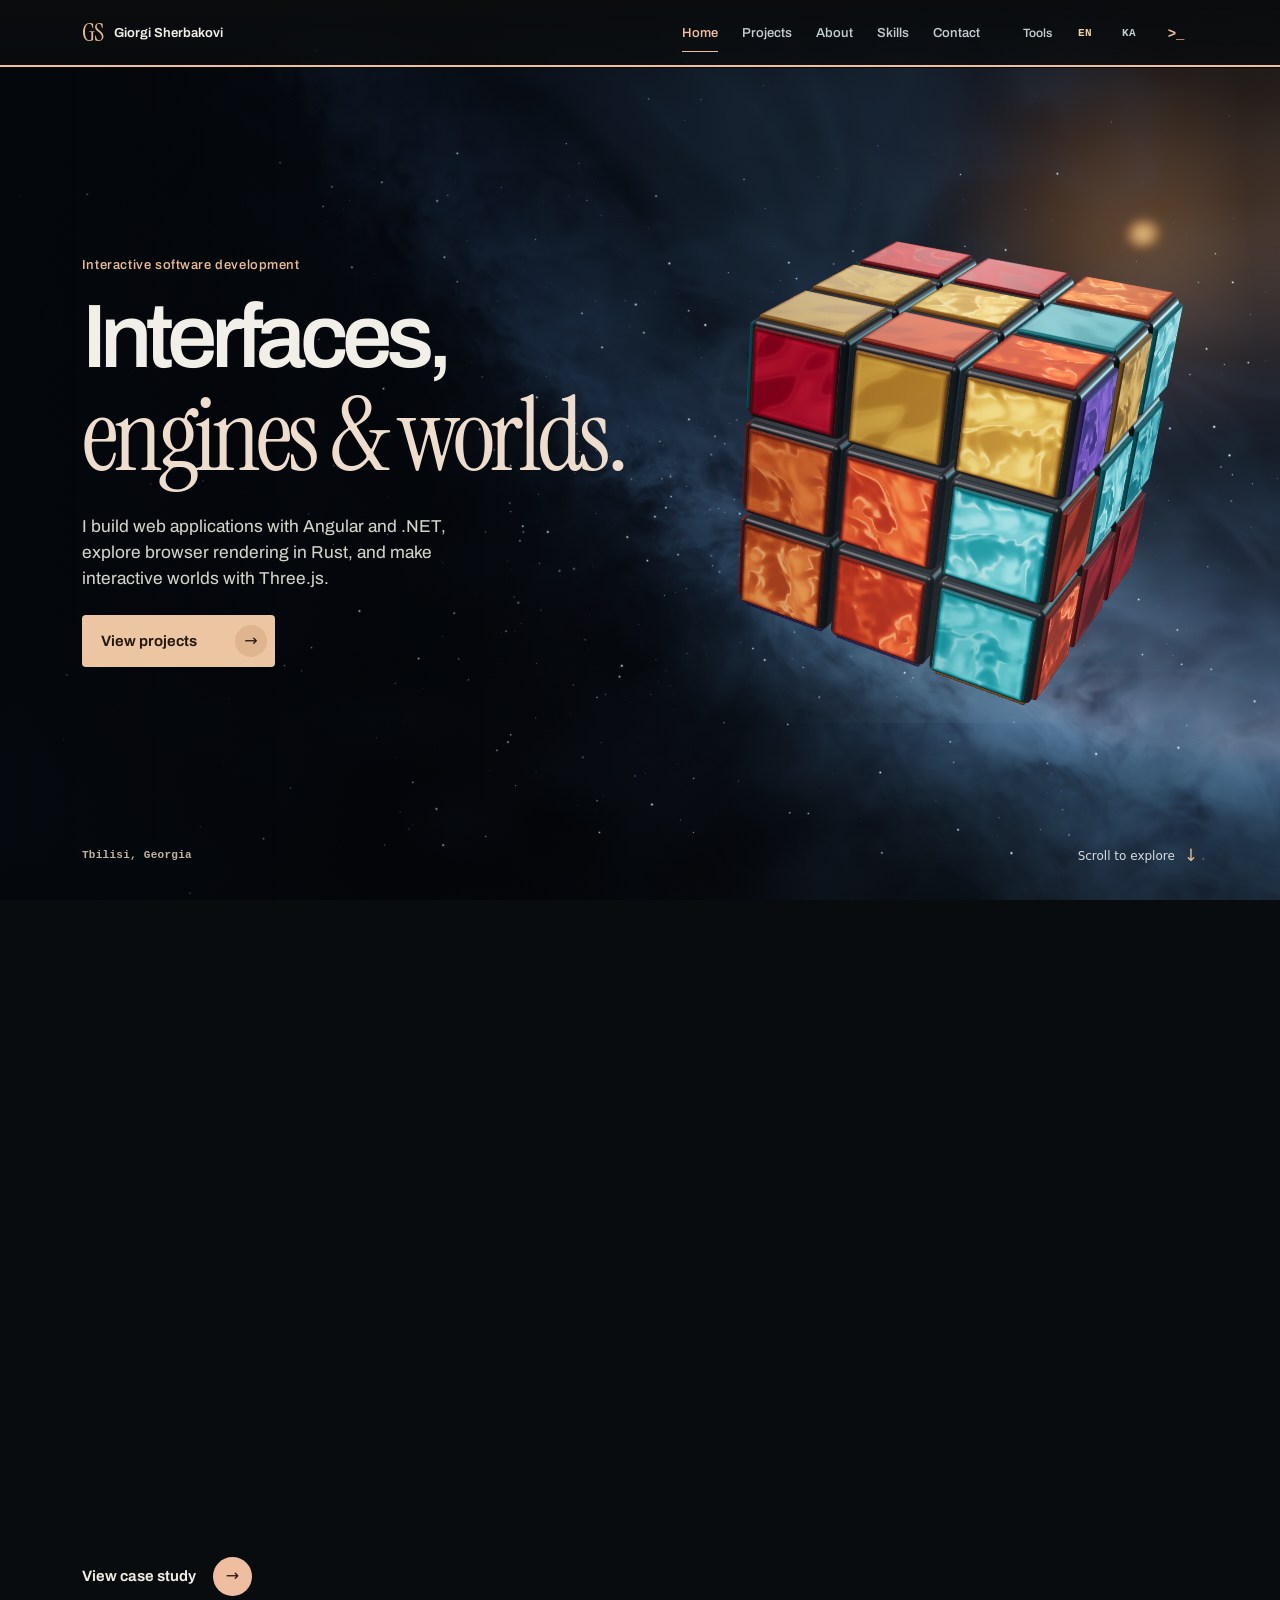
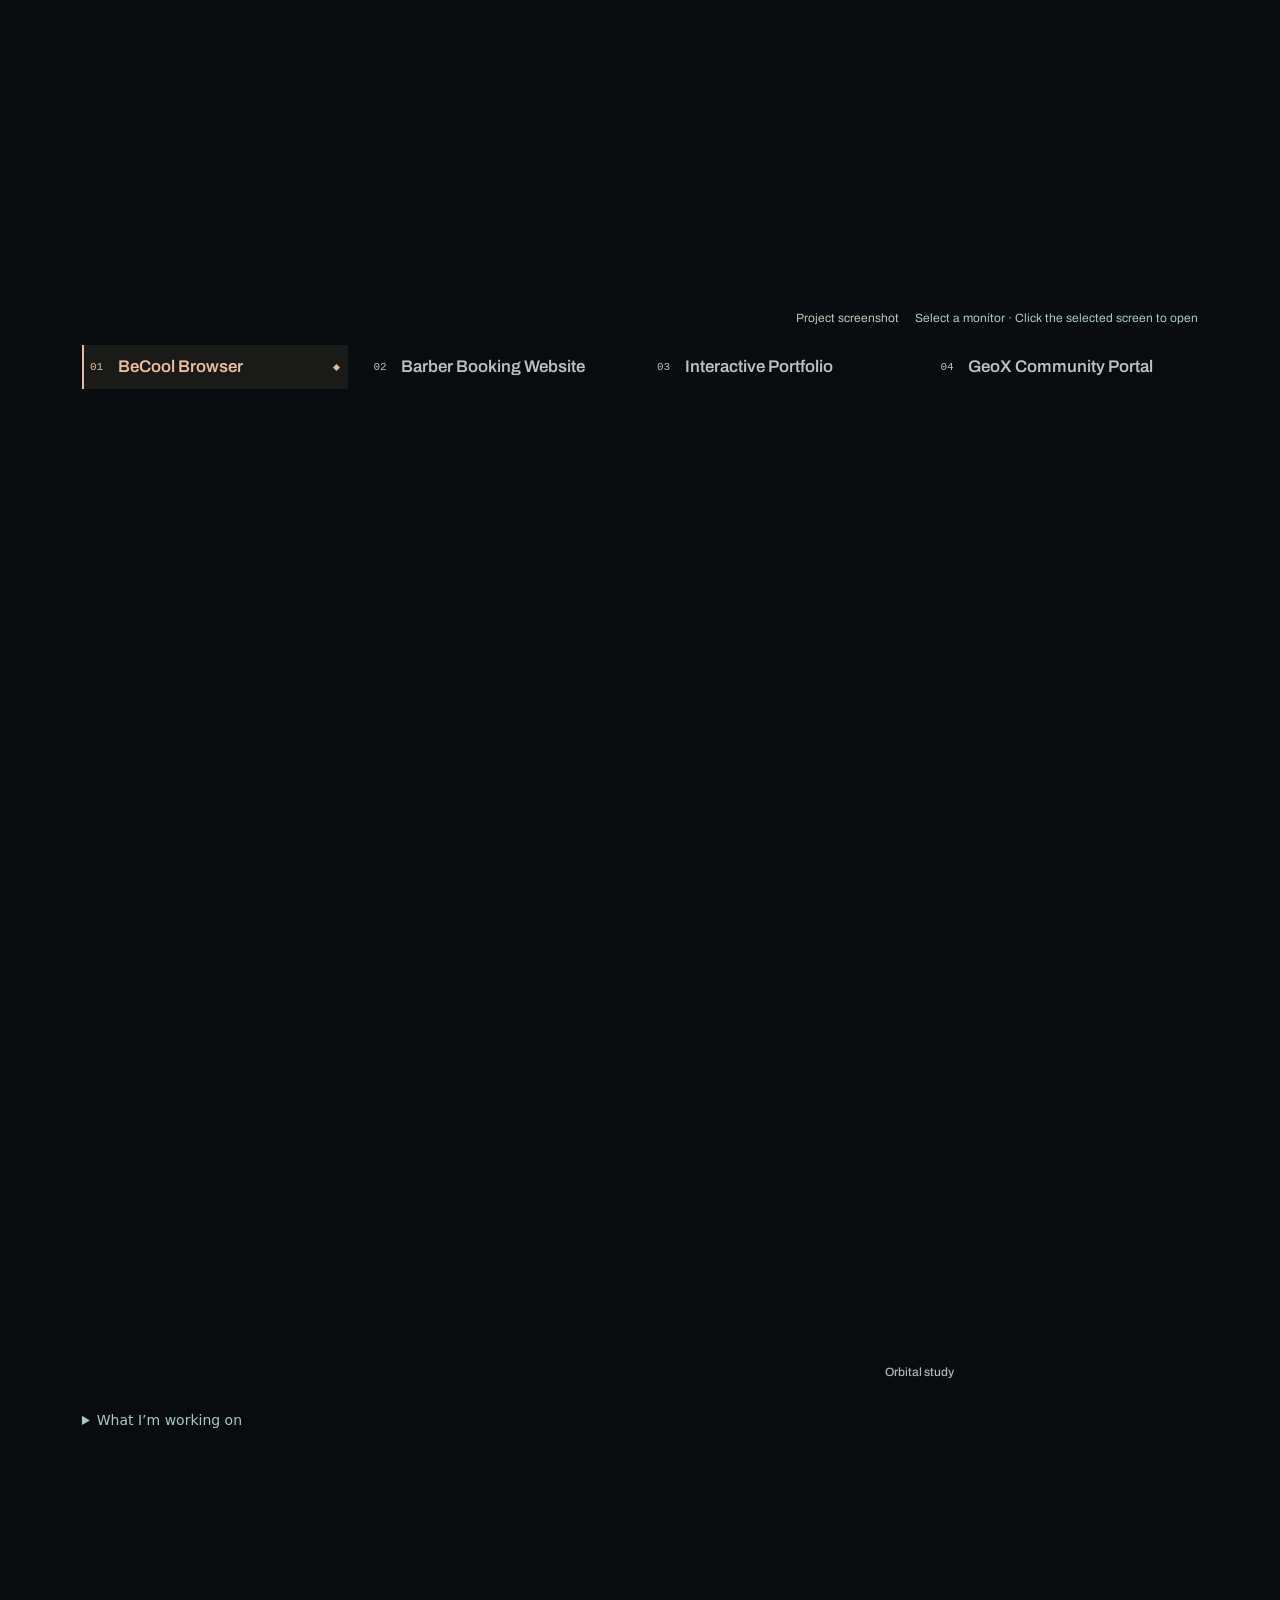
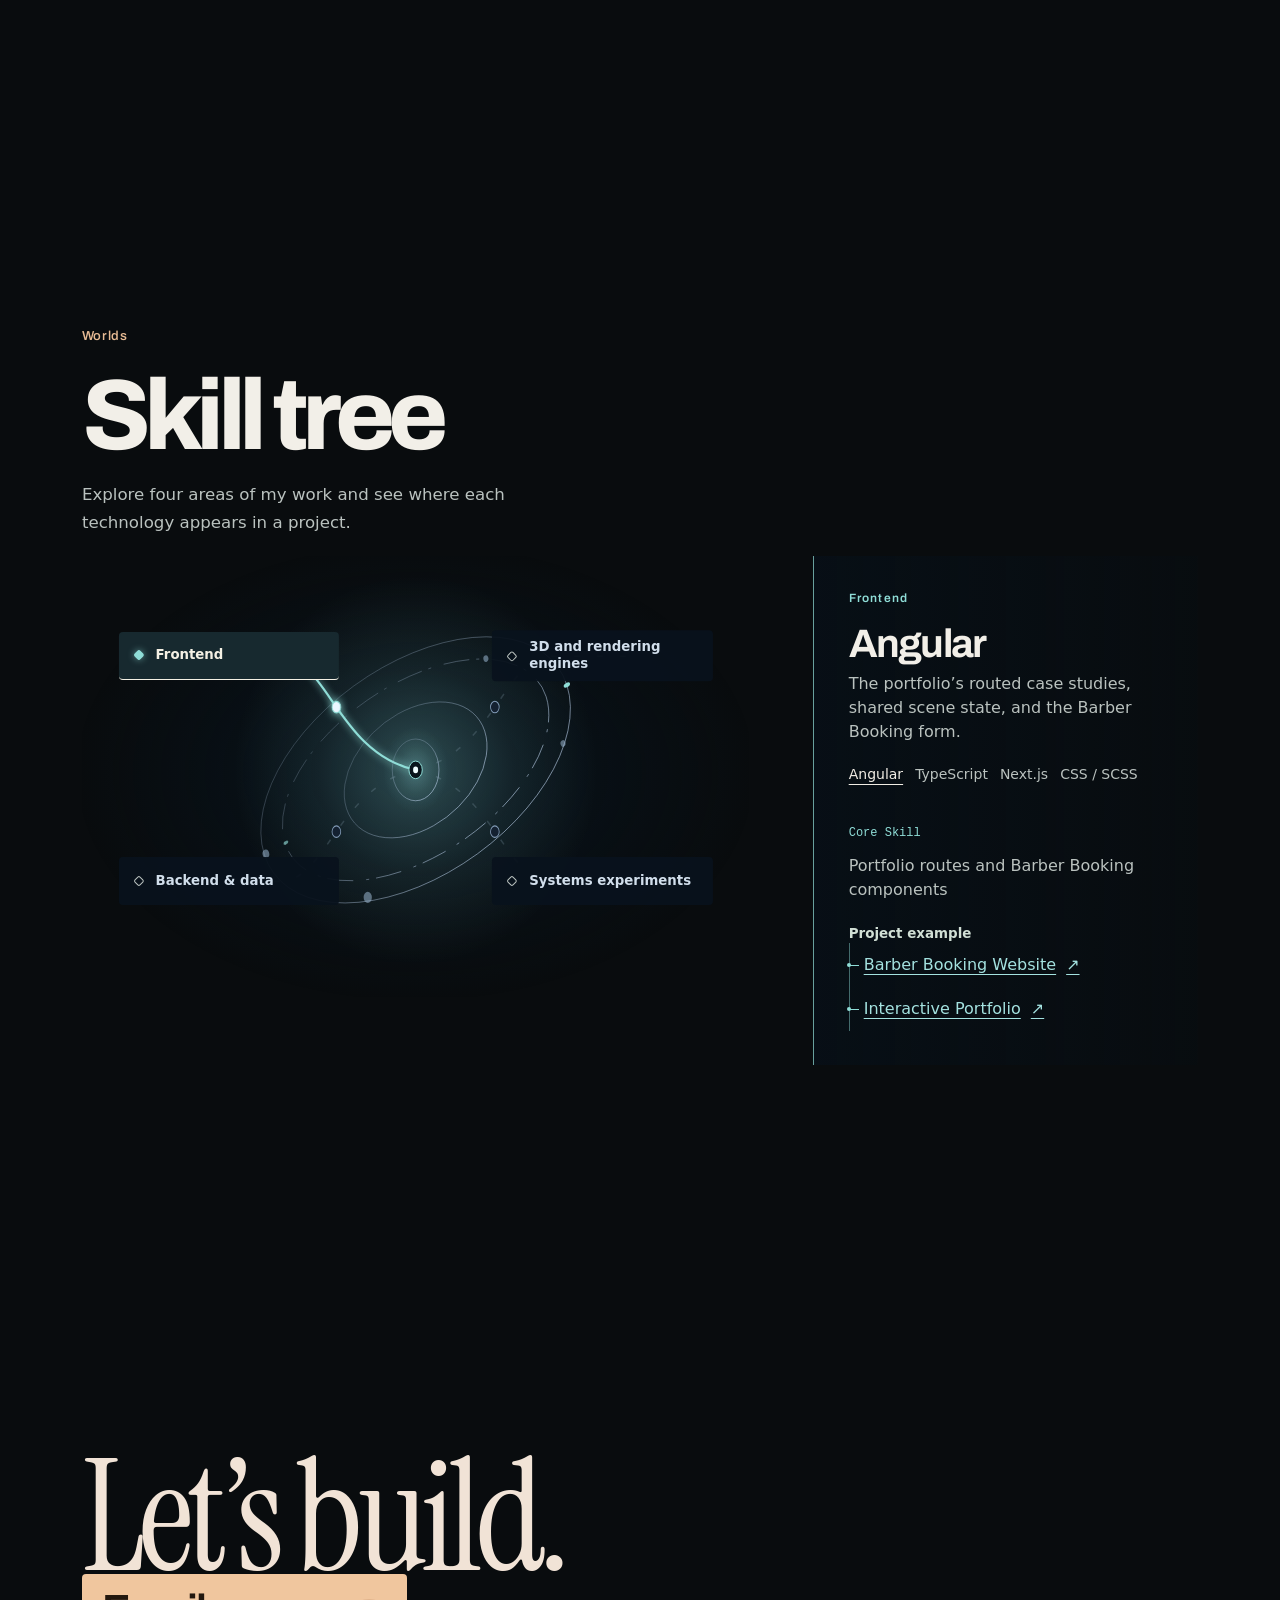
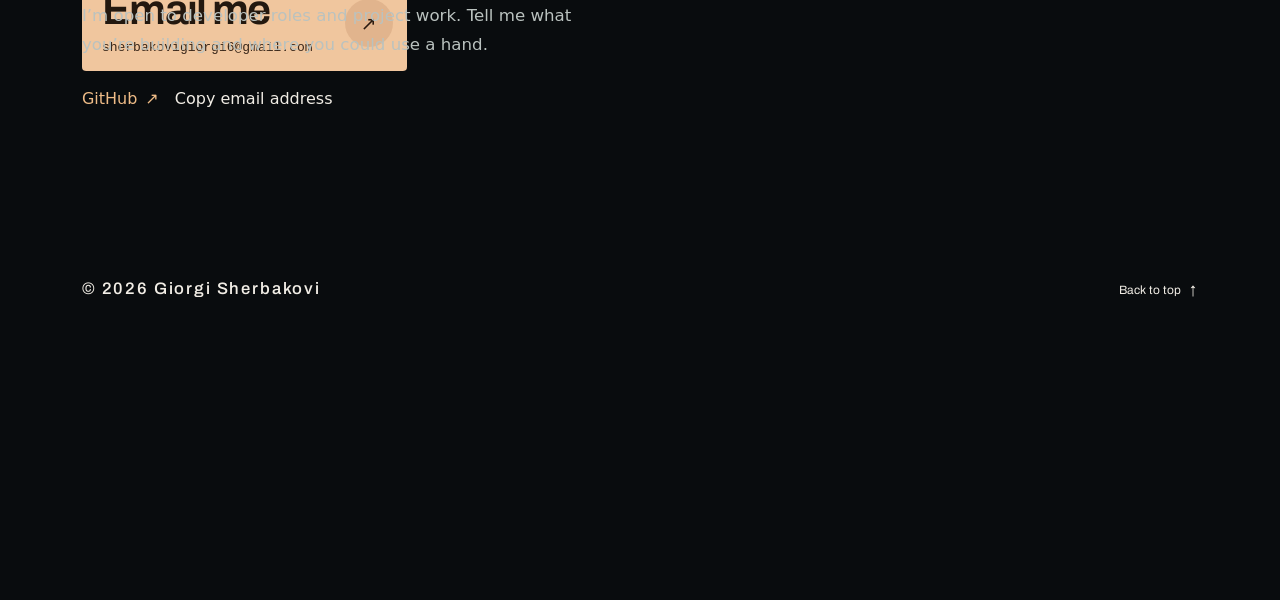
==== commit 4bcff52d: "Publish Developer OS V3.2 Living World Source commit: 3b819353b4a1cee45e80cff7ab6f73075293ab19" ====
--- a/index.html
+++ b/index.html
@@ -1,42 +1,42 @@
-<!doctype html>
-<html lang="en" data-beasties-container>
-  <head>
-    <meta charset="utf-8">
-    <meta name="color-scheme" content="dark">
-    <meta name="theme-color" content="#090c0e">
-    <script>
-      try {
-        if (localStorage.getItem('developer-os-theme') !== null) {
-          localStorage.removeItem('developer-os-theme');
-        }
-      } catch {}
-    </script>
-    <title>Giorgi Sherbakovi — Developer</title>
-    <meta name="description" content="Giorgi Sherbakovi’s developer portfolio, featuring web apps, a 3D gallery, and an experimental browser engine in Rust.">
-    <meta property="og:type" content="website">
-    <meta property="og:title" content="Giorgi Sherbakovi — Developer">
-    <meta property="og:site_name" content="Giorgi Sherbakovi">
-    <meta property="og:description" content="Web apps, interactive 3D, and experiments with a browser engine.">
-    <meta property="og:url" content="https://sherbakovi.me/">
-    <meta property="og:image" content="https://sherbakovi.me/images/brand/giorgi-sherbakovi.png">
-    <meta property="og:image:alt" content="GS monogram and the text “Giorgi Sherbakovi — Developer.”">
-    <meta name="twitter:card" content="summary_large_image">
-    <link rel="canonical" href="https://sherbakovi.me/">
-    <base href="/">
-    <meta name="viewport" content="width=device-width, initial-scale=1">
-    <link rel="icon" type="image/x-icon" href="/favicon.ico" sizes="16x16 32x32 48x48">
-    <link rel="icon" type="image/svg+xml" href="/favicon.svg" sizes="any">
-    <link rel="apple-touch-icon" href="/apple-touch-icon.png" sizes="180x180">
-    <script type="application/ld+json" id="site-identity">
-      {
-        "@context": "https://schema.org",
-        "@type": "WebSite",
-        "name": "Giorgi Sherbakovi",
-        "url": "https://sherbakovi.me/"
-      }
-    </script>
-  <style>:root{--v4-type:Archivo, "Segoe UI", system-ui, sans-serif;--v4-ease:cubic-bezier(.2, .82, .24, 1);--v4-flare:#efbea0}:root{--portfolio-display:"Inter", "Segoe UI", system-ui, sans-serif;--exhibition-paper:color-mix(in srgb, var(--bg) 90%, #272526);--exhibition-accent:color-mix(in srgb, var(--accent) 48%, var(--text));--exhibition-line:color-mix(in srgb, var(--text) 25%, transparent);--exhibition-gutter:clamp(20px, 6.4vw, 116px);--exhibition-end:max(var(--exhibition-gutter), 106px);--exhibition-display:"Baskervville", "Baskerville", "Georgia", serif;--exhibition-weight:400;--chrome-ease:cubic-bezier(.23, 1, .32, 1);--chrome-surface:#101619;--chrome-ink:#f2f0e9;--chrome-muted:#c3cdd0;--chrome-current:#ecd1a7;--chrome-highlight:rgb(199 224 221 / 10%)}@media(max-width:900px){:root{--exhibition-end:var(--exhibition-gutter)}}:root{color-scheme:dark;--bg:#090c0e;--bg-soft:#101519;--bg-softer:#20272a;--panel:#151a1e;--panel-raised:#20272a;--card:rgb(255 255 255 / 7%);--card-strong:rgb(255 255 255 / 12%);--card-border:rgb(229 231 235 / 26%);--control-bg:rgb(255 255 255 / 8%);--control-hover:rgb(255 255 255 / 15%);--control-active:rgb(255 255 255 / 21%);--text:#f2efe8;--muted:#a1a1aa;--muted-strong:#d4d4d8;--icon:#d4d4d8;--accent:#d3e7e2;--accent-2:#9caaa7;--accent-soft:rgb(166 212 201 / 13%);--focus:#f0c893;--on-accent:#111214;--shadow-glow:0 18px 60px rgb(0 0 0 / 40%);--bg-orb-1:rgb(81 157 148 / 7%);--bg-orb-2:rgb(180 122 71 / 5%);--bg-orb-3:transparent;--success:#86efac;--warning:#fbbf24;--danger:#f87171;--radius-xl:16px;--radius-lg:12px;--radius-md:8px;--star-core:rgb(255 255 255 / 95%);--star-soft:rgb(255 255 255 / 55%);--star-dim:rgb(255 255 255 / 28%);--space-glow-y:0px;--space-far-x:0px;--space-far-y:0px;--space-far-rotate:0deg;--space-near-x:0px;--space-near-y:0px;--space-near-rotate:0deg;--space-trail-x:0px;--space-trail-y:0px;--space-trail-rotate:0deg}*{box-sizing:border-box}html{scroll-behavior:smooth;overflow-x:hidden;background:var(--bg)}html,body{width:100%;max-width:100%;min-height:100%;overflow-x:clip}body{position:relative;isolation:isolate;margin:0;min-height:100vh;font-family:Inter,system-ui,-apple-system,BlinkMacSystemFont,Segoe UI,sans-serif;background:radial-gradient(ellipse at 12% calc(-10% + var(--space-glow-y)),color-mix(in srgb,var(--bg-orb-1) 82%,transparent),transparent 40%),radial-gradient(ellipse at 88% calc(2% + var(--space-glow-y)),color-mix(in srgb,var(--bg-orb-2) 74%,transparent),transparent 36%),radial-gradient(ellipse at 42% 108%,color-mix(in srgb,var(--bg-orb-3) 90%,transparent),transparent 34%),linear-gradient(180deg,color-mix(in srgb,var(--bg) 88%,#000 12%),var(--bg));color:var(--text);overflow-x:clip;text-rendering:optimizeLegibility;-webkit-font-smoothing:antialiased}app-root{position:relative;z-index:2;display:block;max-width:100%;min-height:100vh;overflow-x:clip}@media(prefers-reduced-motion:reduce){html{scroll-behavior:auto}*,*:before,*:after{animation-duration:.01ms!important;animation-iteration-count:1!important;transition-duration:.01ms!important}}@media(max-width:640px){body{background:radial-gradient(ellipse at 50% -8%,var(--bg-orb-1),transparent 38%),radial-gradient(ellipse at 100% 18%,var(--bg-orb-2),transparent 34%),var(--bg)}}</style><link rel="stylesheet" href="styles-SIRXINCX.css" media="print" data-beasties-media="all"><noscript><link rel="stylesheet" href="styles-SIRXINCX.css"></noscript></head>
-  <body>
-    <app-root></app-root>
-  <link rel="modulepreload" href="chunk-DJVAsKa_.js"><script src="main-AMEMIIWN.js" type="module"></script><script>document.querySelectorAll('link[data-beasties-media]').forEach(function(l){l.media=l.getAttribute('data-beasties-media');l.removeAttribute('data-beasties-media')})</script><script type="module" src="/ping/ping.js"></script></body>
-</html>
+<!doctype html>
+<html lang="en" data-beasties-container>
+  <head>
+    <meta charset="utf-8">
+    <meta name="color-scheme" content="dark">
+    <meta name="theme-color" content="#090c0e">
+    <script>
+      try {
+        if (localStorage.getItem('developer-os-theme') !== null) {
+          localStorage.removeItem('developer-os-theme');
+        }
+      } catch {}
+    </script>
+    <title>Giorgi Sherbakovi — Developer</title>
+    <meta name="description" content="Giorgi Sherbakovi’s developer portfolio, featuring web apps, a 3D gallery, and an experimental browser engine in Rust.">
+    <meta property="og:type" content="website">
+    <meta property="og:title" content="Giorgi Sherbakovi — Developer">
+    <meta property="og:site_name" content="Giorgi Sherbakovi">
+    <meta property="og:description" content="Web apps, interactive 3D, and experiments with a browser engine.">
+    <meta property="og:url" content="https://sherbakovi.me/">
+    <meta property="og:image" content="https://sherbakovi.me/images/brand/giorgi-sherbakovi.png">
+    <meta property="og:image:alt" content="GS monogram and the text “Giorgi Sherbakovi — Developer.”">
+    <meta name="twitter:card" content="summary_large_image">
+    <link rel="canonical" href="https://sherbakovi.me/">
+    <base href="/">
+    <meta name="viewport" content="width=device-width, initial-scale=1">
+    <link rel="icon" type="image/x-icon" href="/favicon.ico" sizes="16x16 32x32 48x48">
+    <link rel="icon" type="image/svg+xml" href="/favicon.svg" sizes="any">
+    <link rel="apple-touch-icon" href="/apple-touch-icon.png" sizes="180x180">
+    <script type="application/ld+json" id="site-identity">
+      {
+        "@context": "https://schema.org",
+        "@type": "WebSite",
+        "name": "Giorgi Sherbakovi",
+        "url": "https://sherbakovi.me/"
+      }
+    </script>
+  <style>:root{--v4-type:Archivo, "Segoe UI", system-ui, sans-serif;--v4-ease:cubic-bezier(.2, .82, .24, 1);--v4-flare:#efbea0}:root{--portfolio-display:"Inter", "Segoe UI", system-ui, sans-serif;--exhibition-paper:color-mix(in srgb, var(--bg) 90%, #272526);--exhibition-accent:color-mix(in srgb, var(--accent) 48%, var(--text));--exhibition-line:color-mix(in srgb, var(--text) 25%, transparent);--exhibition-gutter:clamp(20px, 6.4vw, 116px);--exhibition-end:max(var(--exhibition-gutter), 106px);--exhibition-display:"Baskervville", "Baskerville", "Georgia", serif;--exhibition-weight:400;--chrome-ease:cubic-bezier(.23, 1, .32, 1);--chrome-surface:#101619;--chrome-ink:#f2f0e9;--chrome-muted:#c3cdd0;--chrome-current:#ecd1a7;--chrome-highlight:rgb(199 224 221 / 10%)}@media(max-width:900px){:root{--exhibition-end:var(--exhibition-gutter)}}@media(prefers-reduced-motion:no-preference){}@media(prefers-reduced-motion:no-preference)and (hover:hover)and (pointer:fine){}:root{color-scheme:dark;--bg:#090c0e;--bg-soft:#101519;--bg-softer:#20272a;--panel:#151a1e;--panel-raised:#20272a;--card:rgb(255 255 255 / 7%);--card-strong:rgb(255 255 255 / 12%);--card-border:rgb(229 231 235 / 26%);--control-bg:rgb(255 255 255 / 8%);--control-hover:rgb(255 255 255 / 15%);--control-active:rgb(255 255 255 / 21%);--text:#f2efe8;--muted:#a1a1aa;--muted-strong:#d4d4d8;--icon:#d4d4d8;--accent:#d3e7e2;--accent-2:#9caaa7;--accent-soft:rgb(166 212 201 / 13%);--focus:#f0c893;--on-accent:#111214;--shadow-glow:0 18px 60px rgb(0 0 0 / 40%);--bg-orb-1:rgb(81 157 148 / 7%);--bg-orb-2:rgb(180 122 71 / 5%);--bg-orb-3:transparent;--success:#86efac;--warning:#fbbf24;--danger:#f87171;--radius-xl:16px;--radius-lg:12px;--radius-md:8px;--star-core:rgb(255 255 255 / 95%);--star-soft:rgb(255 255 255 / 55%);--star-dim:rgb(255 255 255 / 28%);--space-glow-y:0px;--space-far-x:0px;--space-far-y:0px;--space-far-rotate:0deg;--space-near-x:0px;--space-near-y:0px;--space-near-rotate:0deg;--space-trail-x:0px;--space-trail-y:0px;--space-trail-rotate:0deg}*{box-sizing:border-box}html{scroll-behavior:smooth;overflow-x:hidden;background:var(--bg)}html,body{width:100%;max-width:100%;min-height:100%;overflow-x:clip}body{position:relative;isolation:isolate;margin:0;min-height:100vh;font-family:Inter,system-ui,-apple-system,BlinkMacSystemFont,Segoe UI,sans-serif;background:radial-gradient(ellipse at 12% calc(-10% + var(--space-glow-y)),color-mix(in srgb,var(--bg-orb-1) 82%,transparent),transparent 40%),radial-gradient(ellipse at 88% calc(2% + var(--space-glow-y)),color-mix(in srgb,var(--bg-orb-2) 74%,transparent),transparent 36%),radial-gradient(ellipse at 42% 108%,color-mix(in srgb,var(--bg-orb-3) 90%,transparent),transparent 34%),linear-gradient(180deg,color-mix(in srgb,var(--bg) 88%,#000 12%),var(--bg));color:var(--text);overflow-x:clip;text-rendering:optimizeLegibility;-webkit-font-smoothing:antialiased}app-root{position:relative;z-index:2;display:block;max-width:100%;min-height:100vh;overflow-x:clip}@media(prefers-reduced-motion:reduce){html{scroll-behavior:auto}*,*:before,*:after{animation-duration:.01ms!important;animation-iteration-count:1!important;transition-duration:.01ms!important}}@media(max-width:640px){body{background:radial-gradient(ellipse at 50% -8%,var(--bg-orb-1),transparent 38%),radial-gradient(ellipse at 100% 18%,var(--bg-orb-2),transparent 34%),var(--bg)}}</style><link rel="stylesheet" href="styles-YOWAQCXV.css" media="print" data-beasties-media="all"><noscript><link rel="stylesheet" href="styles-YOWAQCXV.css"></noscript></head>
+  <body>
+    <app-root></app-root>
+  <link rel="modulepreload" href="chunk-DJVAsKa_.js"><script src="main-CDTI4MQZ.js" type="module"></script><script>document.querySelectorAll('link[data-beasties-media]').forEach(function(l){l.media=l.getAttribute('data-beasties-media');l.removeAttribute('data-beasties-media')})</script><script type="module" src="/ping/ping.js"></script></body>
+</html>
--- a/styles-YOWAQCXV.css
+++ b/styles-YOWAQCXV.css
@@ -0,0 +1 @@
+@font-face{font-family:Archivo;src:url(/fonts/editorial/archivo-latin.woff2) format("woff2");font-weight:100 900;font-display:swap}:root{--v4-type: Archivo, "Segoe UI", system-ui, sans-serif;--v4-ease: cubic-bezier(.2, .82, .24, 1);--v4-flare: #efbea0}@media(hover:hover)and (pointer:fine)and (prefers-reduced-motion:no-preference)and (forced-colors:none){html[data-editorial-pointer],html[data-editorial-pointer] body *{cursor:none!important}}#page-main .experience{--journey-title: var(--v4-type);--journey-title-weight: 740;--journey-label: var(--v4-flare)}#page-main .journey-hero h1,#page-main .case-hero h1,#page-main .journey .editorial h2,#page-main .spatial-project h2{font-family:var(--v4-type);font-weight:760;letter-spacing:-.068em;text-wrap:initial}#page-main .journey-hero h1{margin:0;font-size:clamp(53px,6.4vw,106px);font-weight:560;line-height:.98;letter-spacing:-.073em}#page-main .hero-title-line{display:block;overflow:clip;padding:.08em .1em .16em 0;margin:-.08em -.1em -.16em 0}#page-main .hero-title-line>span{display:inline-block}#page-main .hero-title-line:last-child{color:#d4e2e4;font-family:"Instrument Serif",var(--v4-type);font-size:1.14em;font-weight:400;letter-spacing:-.045em}#page-main .intro-description{font:430 clamp(16px,1.35vw,20px)/1.52 var(--v4-type);max-width:37ch;margin-block-start:clamp(20px,4svh,40px)}#page-main .journey .primary{padding:0;gap:17px;background:transparent;color:var(--scene-ink);font:650 15px/1.3 var(--v4-type)}#page-main .journey .primary>span,#page-main .contact-signal span:last-child{width:39px;height:39px;background:var(--v4-flare);color:var(--on-accent);font-weight:500}#page-main .journey-hero .primary{gap:25px;padding:5px 6px 5px 17px;border:1px solid var(--exhibition-line);background:#0b151b}#page-main .journey-hero .primary>span{width:32px;height:32px}#page-main .project-status,#page-main .tech-register__branch{font:600 12px/1.4 var(--v4-type);letter-spacing:.1em}#page-main .project-heading h2{font-size:clamp(44px,4.8vw,90px);line-height:.98}#page-main .project-selector button{border-radius:0;background:transparent}#page-main .project-selector button[aria-pressed=true]{color:var(--v4-flare)}#page-main .project-selector__indicator{border-radius:0;rotate:45deg}#page-main .project-tech{column-gap:14px}#page-main .journey .editorial h2{font-size:clamp(53px,7.8vw,142px);line-height:.99}#page-main .editorial--about .editorial__lede:first-of-type{font:475 clamp(19px,1.85vw,30px)/1.33 var(--v4-type);letter-spacing:-.03em}#page-main .editorial--about .editorial__copy{max-width:64ch}#page-main .discipline-rail button{border-radius:0;border-color:transparent;background:transparent}#page-main .discipline-rail button[aria-pressed=true]{color:var(--journey-label);background:transparent;border-block-end:1px solid currentColor}#page-main .tech-register{border-radius:0;border-inline-start:1px solid var(--skill-hue);background:linear-gradient(100deg,#090f15eb,#090f156b)}#page-main .tech-readout h3{font:680 clamp(26px,3.1vw,52px)/1 var(--v4-type);letter-spacing:-.045em}#page-main .contact-signal strong{font-family:var(--v4-type);letter-spacing:-.04em}#page-main .journey-close{padding-top:26px;border-top:1px solid var(--exhibition-line)}#page-main .case-hero h1{font-size:clamp(48px,6.8vw,116px);line-height:.97}#page-main .case-summary{max-width:39ch;font:450 clamp(18px,1.5vw,25px)/1.48 var(--v4-type)}#page-main .case-notes h2{font-family:var(--v4-type);letter-spacing:-.04em}html:root #page-main .experience:after{content:"";position:fixed;inset:0;z-index:0;pointer-events:none;background:linear-gradient(90deg,rgba(5,9,15,.73),rgba(5,9,15,.24) 47%,transparent 77%)}html:root #page-main .journey .primary>span,html:root #page-main .contact-signal span:last-child{color:#29190f}@media(min-width:1000px){html[lang=en] #page-main .journey :is(.editorial--about,.editorial--contact) h2{color:#e8ebe5;font:400 clamp(88px,10vw,150px)/.9 "Instrument Serif",var(--v4-type);letter-spacing:-.045em}html[lang=en] #page-main .journey .editorial--contact h2{color:#f1e3d6}#page-main .editorial--about{min-height:calc(100svh - var(--stage-header, 68px));display:grid;align-items:center}#page-main .editorial--contact{min-height:calc(100svh - var(--stage-header, 68px))}}@media(max-width:699px){html:root #page-main .experience:after{background:linear-gradient(165deg,rgba(5,9,15,.68) 8%,rgba(5,9,15,.28) 46%,transparent 76%)}#page-main .journey-hero h1{font-size:clamp(36px,11.8vw,72px)}#page-main .journey .editorial h2{font-size:clamp(39px,11vw,67px)}#page-main .intro-description{max-width:34ch}#page-main .project-heading h2{font-size:clamp(36px,10vw,58px)}}html[lang=ka] #page-main :is(.editorial h2,.case-hero h1){line-height:1.12;letter-spacing:-.035em;font-weight:700}html[lang=ka] #page-main .journey-hero h1{font-size:clamp(35px,4.9vw,77px);line-height:1.12;letter-spacing:-.04em}html[lang=ka] #page-main .journey-hero h1 .hero-title-line:last-child{font:inherit;letter-spacing:inherit}@media(max-width:699px){html[lang=ka] #page-main .journey-hero h1{font-size:clamp(31px,9.8vw,60px)}}@media(prefers-reduced-motion:no-preference){#page-main .journey:not([inert]) .hero-title-line>span{animation:hero-arrival .56s var(--v4-ease) backwards}#page-main .journey:not([inert]) .hero-title-line:last-child>span{animation-delay:65ms}}@keyframes hero-arrival{0%{opacity:.45;transform:translateY(42%)}}@media(hover:hover)and (pointer:fine)and (prefers-reduced-motion:no-preference){#page-main .primary>span{transition:transform .19s var(--v4-ease)}#page-main .primary:hover>span{transform:translate(4px)}}#page-main .journey-close{font-family:var(--v4-type);color:var(--scene-ink);align-items:baseline}#page-main .journey-close p{color:inherit;font:540 clamp(13px,1.3vw,17px)/1.3 var(--v4-type)}@media(min-width:1000px){#page-main .spatial-project{grid-template-areas:"index stage" "title stage" "description stage" "action stage" "selector selector";grid-template-rows:auto auto auto 1fr auto;row-gap:clamp(8px,1.2svh,11px)}#page-main .project-heading{container-type:inline-size}#page-main .project-heading h2{font-size:clamp(38px,18cqi,74px)}#page-main .project-selector{display:grid;grid-template-columns:repeat(4,minmax(0,1fr));width:100%;gap:1.4vw;margin-block-start:8px;border-top:1px solid var(--exhibition-line)}#page-main .project-selector button{align-items:baseline;font:580 clamp(13px,1.32vw,21px)/1.2 var(--v4-type);padding:10px 0}#page-main .project-selector__number{font:11px/1.2 Consolas,monospace}#page-main .tech-register{align-self:center;padding:clamp(20px,2.7vw,44px)}}#page-main .journey :is(.intro-description,.editorial__lede,.tech-readout,.project-description,h1,h2,.identity-register){pointer-events:auto;-webkit-user-select:text;user-select:text}#page-main .editorial--contact .contact-signal{max-width:min(100%,510px);grid-template-columns:1fr auto;margin-block:18px 4px}#page-main .contact-signal strong{font-size:clamp(26px,3.3vw,52px)}#page-main .contact-signal span:last-child{width:48px;height:48px}#page-main .tech-register__choices{display:flex;flex-wrap:wrap;gap:4px 12px}#page-main .tech-register__choices button{border-radius:0;color:var(--scene-muted);background:transparent;padding-inline:0}#page-main .tech-register__choices button[aria-pressed=true]{color:var(--scene-ink);text-decoration:underline;text-underline-offset:5px}#page-main .case-hero h1{max-width:16ch}#page-main .case-label{color:var(--v4-flare)}#page-main .case-notes{row-gap:clamp(32px,6vw,88px)}@media(max-width:699px){#page-main .editorial--about .editorial__lede:first-of-type{font-size:20px}}@media(prefers-reduced-motion:no-preference){@supports (animation-timeline: scroll()){.navbar:after{content:"";position:absolute;inset:auto 0 0;height:2px;background:var(--v4-flare);pointer-events:none;transform-origin:left;animation:reading-progress linear both;animation-timeline:scroll(root)}}}@keyframes reading-progress{0%{transform:scaleX(0)}to{transform:scaleX(1)}}@font-face{font-family:"Instrument Serif";src:url(/fonts/cinematic/InstrumentSerif-Regular.ttf) format("truetype");font-style:normal;font-weight:400;font-display:swap}:root{--portfolio-display: "Inter", "Segoe UI", system-ui, sans-serif;--exhibition-paper: color-mix(in srgb, var(--bg) 90%, #272526);--exhibition-accent: color-mix(in srgb, var(--accent) 48%, var(--text));--exhibition-line: color-mix(in srgb, var(--text) 25%, transparent);--exhibition-gutter: clamp(20px, 6.4vw, 116px);--exhibition-end: max(var(--exhibition-gutter), 106px);--exhibition-display: "Baskervville", "Baskerville", "Georgia", serif;--exhibition-weight: 400;--chrome-ease: cubic-bezier(.23, 1, .32, 1);--chrome-surface: #101619;--chrome-ink: #f2f0e9;--chrome-muted: #c3cdd0;--chrome-current: #ecd1a7;--chrome-highlight: rgb(199 224 221 / 10%)}:root:lang(ka){--exhibition-display: "Segoe UI", system-ui, sans-serif;--exhibition-weight: 600}@media(max-width:900px){:root{--exhibition-end: var(--exhibition-gutter)}:is(#page-main,#experience-main) :is(a,button,summary){scroll-margin-block:84px 95px}}#page-main .experience{--journey-label: #e7bb94;--scene-ink: #f1ede5;--scene-muted: #bac2bf;--scene-panel: #101211}#page-main .edition-label{margin:0 0 22px;color:var(--journey-label);font:550 13px/1.4 var(--v4-type);letter-spacing:.045em}#page-main .edition-label span{padding-inline:.4em}#page-main .journey-hero h1{font-size:clamp(56px,7.05vw,122px);line-height:.93}#page-main .hero-title-line:last-child{color:#eedccc}#page-main .intro-description{max-width:40ch;margin-block-start:30px;color:#d1d2c8}#page-main .journey-hero .primary{min-height:52px;padding:4px 8px 4px 19px;gap:clamp(19px,3vw,38px);border:0;border-radius:4px;background:#ecc6a2;color:#24180e}#page-main .journey-hero .primary>span{background:#aa744c36}#page-main .hero-footer:before{display:none}#page-main .hero-footer .eyebrow{color:#c1b3a1;letter-spacing:.025em}#page-main .scroll-cue{gap:9px}#page-main .exhibit-id{justify-content:flex-start;gap:15px;color:var(--journey-label);letter-spacing:.05em}#page-main .project-selector{border:0}#page-main .project-selector button{align-items:center;padding-inline:8px}#page-main .project-selector button[aria-pressed=true]{box-shadow:inset 2px 0 var(--journey-label);background:#e7bb9414}#page-main .project-selector__indicator{align-self:center}#page-main .exhibit-caption{color:#c6c4b9}#page-main .editorial--about .editorial__header{max-width:620px}#page-main .editorial--about .editorial__lede{max-width:44ch}#page-main .editorial--about .chapter-exhibit figcaption{color:#a9b8b6;font:500 12px/1.5 var(--v4-type)}#page-main .skill-map{background:radial-gradient(ellipse at 50% 49%,rgba(6,23,37,.6666666667),transparent 72%)}#page-main .skill-connections{color:var(--skill-hue)}#page-main .skill-trajectory{fill:none;stroke:url(#constellation-orbit);vector-effect:non-scaling-stroke}#page-main .skill-trajectory--broken{stroke-dasharray:26 7 3 13}#page-main .skill-trajectories{fill:#9ebbd589}#page-main .skill-flyby{fill:var(--skill-hue)}#page-main .skill-flyby+.skill-flyby{opacity:.62}#page-main .skill-waypoint{fill:#142131;stroke:#829bb7}#page-main .selected+.skill-waypoint{fill:#eaf6ff;stroke:currentColor;filter:drop-shadow(0 0 5px currentColor)}#page-main .skill-signal-eye{fill:#09151c;stroke:currentColor;vector-effect:non-scaling-stroke}#page-main .skill-signal-point{fill:#f0feff}#page-main .skill-connections path{stroke:#a6bed27a;stroke-dasharray:2 6}#page-main .skill-connections path.selected{stroke:currentColor;stroke-width:2.2px;stroke-dasharray:100;filter:drop-shadow(0 0 4px currentColor)}#page-main .discipline-rail button{top:22.75%;width:min(33%,230px);min-height:48px;border:0;border-radius:4px;background:#09131def;color:#d1deeb;font-weight:630}#page-main .discipline-rail button:nth-child(n+3){top:73.75%}#page-main .discipline-rail button[aria-pressed=true]{color:#f4f0e4;background:color-mix(in srgb,var(--skill-hue) 12%,#071018)}#page-main .discipline-rail button[aria-pressed=true] .branch-indicator{box-shadow:0 0 7px color-mix(in srgb,var(--skill-hue) 64%,transparent)}#page-main .tech-register{align-self:center;background:linear-gradient(90deg,#071018c9,#07101838);border-inline-start:1px solid color-mix(in srgb,var(--skill-hue) 71%,transparent)}#page-main .skill-project-links{padding-inline-start:14px;border-inline-start:1px solid color-mix(in srgb,var(--skill-hue) 45%,transparent)}#page-main .skill-project-links li{position:relative}#page-main .skill-project-links li:before{content:"";position:absolute;inset:50% auto auto -15px;width:10px;height:1px;background:var(--skill-hue)}#page-main .skill-project-links li:after{content:"";position:absolute;inset:calc(50% - 2px) auto auto -17px;width:4px;height:4px;border-radius:50%;background:var(--skill-hue)}#page-main .tech-readout a{justify-content:start;gap:10px;width:fit-content;text-decoration:underline;text-underline-offset:4px;color:color-mix(in srgb,var(--skill-hue),#edf5ff 22%)}#page-main .tech-readout h4{margin-block-end:2px;color:#d1dfd5;font-size:.84rem;font-weight:650}#page-main .editorial--contact .contact-signal{width:fit-content;max-width:100%;gap:4px 32px;padding-inline:20px 14px;border:0;border-radius:4px;background:#f0c69e;color:#23180f}#page-main .contact-signal span:last-child{background:#aa744c36}#page-main .editorial--contact .contact-signal span:nth-child(2){color:#382619}#page-main .editorial--contact .contact-signal:hover strong{color:#302017}#page-main .signal-actions :is(a,button){padding-inline:0}#page-main .journey-close{border-top:0}@media(prefers-reduced-motion:no-preference){#page-main .experience--graphics [data-active-chapter=skills] .skill-flyby{animation:skill-orbit-flight 23s linear infinite}#page-main .experience--graphics [data-active-chapter=skills] .skill-flyby+.skill-flyby{animation-duration:37s;animation-direction:reverse}@keyframes skill-orbit-flight{to{transform:rotate(360deg)}}}@media(prefers-reduced-motion:no-preference)and (hover:hover)and (pointer:fine){#page-main .skill-map:not(:has(button:focus-visible)) path.selected{animation:constellation-signal .23s cubic-bezier(.23,1,.32,1)}#page-main .skill-map:not(:has(button:focus-visible)) .selected+.skill-waypoint{animation:constellation-waypoint .2s 70ms cubic-bezier(.23,1,.32,1) both}@keyframes constellation-signal{0%{stroke-dashoffset:100}}@keyframes constellation-waypoint{0%{opacity:.45}}}@media(min-width:1000px){#page-main .journey-hero .experience-content{grid-template-columns:minmax(0,1.22fr) minmax(0,1fr);column-gap:clamp(18px,2.7vw,52px)}#page-main .editorial--about .editorial__body{grid-template-columns:minmax(0,.94fr) minmax(0,1.12fr);gap:clamp(52px,7vw,125px)}#page-main .editorial--about .chapter-exhibit{height:min(56svh,580px)}#page-main .editorial--skills .editorial__body{column-gap:clamp(32px,5vw,78px)}html[lang=en] #page-main .journey .editorial--about h2{font-size:clamp(76px,8vw,125px);max-width:8ch}html[lang=en] #page-main .journey .editorial--contact h2{font-size:clamp(100px,12vw,190px)}}@media(max-width:819px){#page-main .edition-label{margin-block-end:15px}#page-main .journey-hero .intro-description{margin-block-start:18px}#page-main .journey-hero .primary{min-height:48px}#page-main .editorial--about .chapter-exhibit{height:clamp(150px,42vw,270px)}#page-main .editorial--about .chapter-exhibit figcaption{inset-block-end:1px}#page-main .editorial--contact .contact-signal{gap:4px 16px}#page-main .contact-signal span:nth-child(2){font-size:11px}#page-main .tech-register__choices button{min-height:44px}}@media(max-width:699px){#page-main .journey-hero h1{font-size:clamp(39px,12.6vw,70px)}#page-main .hero-title-line:last-child{font-size:1.05em}#page-main .journey-hero .experience-content{grid-template-rows:auto minmax(198px,1fr)}#page-main .discipline-rail button{min-height:48px}#page-main .discipline-rail button{width:39%}#page-main .skill-connections path.selected{filter:none}#page-main .editorial--skills .tech-register{padding-inline:clamp(12px,4vw,18px)}#page-main .editorial--contact .contact-signal{padding-inline:14px}#page-main .editorial--contact .contact-signal strong{text-wrap:balance}#page-main .editorial--about .editorial__lede{line-height:1.52}#page-main .editorial--about .editorial__copy,#page-main .editorial--contact .signal-actions{position:relative;isolation:isolate}#page-main .editorial--contact .signal-actions{--copy-shade: #0f0d12ed}#page-main .editorial--contact .signal-actions :is(a,button){color:#f2ddc9;font-weight:600}#page-main .editorial--about .editorial__copy:before,#page-main .editorial--contact .signal-actions:before{content:"";position:absolute;inset:-22px -27px;z-index:-1;pointer-events:none;background:linear-gradient(transparent,var(--copy-shade, rgba(7, 13, 23, .9098039216)) 17% 82%,transparent);-webkit-mask-image:linear-gradient(90deg,#000 72%,transparent);mask-image:linear-gradient(90deg,#000 72%,transparent)}html[lang=ka] #page-main .journey-hero h1{font-size:clamp(33px,9.4vw,56px)}html[lang=ka] #page-main .journey .editorial h2{max-width:100%;font-size:clamp(32px,8.7vw,54px);overflow-wrap:anywhere;text-wrap:balance}}:root{color-scheme:dark;--bg: #090c0e;--bg-soft: #101519;--bg-softer: #20272a;--panel: #151a1e;--panel-raised: #20272a;--card: rgb(255 255 255 / 7%);--card-strong: rgb(255 255 255 / 12%);--card-border: rgb(229 231 235 / 26%);--control-bg: rgb(255 255 255 / 8%);--control-hover: rgb(255 255 255 / 15%);--control-active: rgb(255 255 255 / 21%);--text: #f2efe8;--muted: #a1a1aa;--muted-strong: #d4d4d8;--icon: #d4d4d8;--accent: #d3e7e2;--accent-2: #9caaa7;--accent-soft: rgb(166 212 201 / 13%);--focus: #f0c893;--on-accent: #111214;--shadow-glow: 0 18px 60px rgb(0 0 0 / 40%);--bg-orb-1: rgb(81 157 148 / 7%);--bg-orb-2: rgb(180 122 71 / 5%);--bg-orb-3: transparent;--success: #86efac;--warning: #fbbf24;--danger: #f87171;--radius-xl: 16px;--radius-lg: 12px;--radius-md: 8px;--star-core: rgb(255 255 255 / 95%);--star-soft: rgb(255 255 255 / 55%);--star-dim: rgb(255 255 255 / 28%);--space-glow-y: 0px;--space-far-x: 0px;--space-far-y: 0px;--space-far-rotate: 0deg;--space-near-x: 0px;--space-near-y: 0px;--space-near-rotate: 0deg;--space-trail-x: 0px;--space-trail-y: 0px;--space-trail-rotate: 0deg}*{box-sizing:border-box}html{scroll-behavior:smooth;overflow-x:hidden;background:var(--bg)}html:has(app-boot-terminal){overflow:hidden}html,body{width:100%;max-width:100%;min-height:100%;overflow-x:clip}body{position:relative;isolation:isolate;margin:0;min-height:100vh;font-family:Inter,system-ui,-apple-system,BlinkMacSystemFont,Segoe UI,sans-serif;background:radial-gradient(ellipse at 12% calc(-10% + var(--space-glow-y)),color-mix(in srgb,var(--bg-orb-1) 82%,transparent),transparent 40%),radial-gradient(ellipse at 88% calc(2% + var(--space-glow-y)),color-mix(in srgb,var(--bg-orb-2) 74%,transparent),transparent 36%),radial-gradient(ellipse at 42% 108%,color-mix(in srgb,var(--bg-orb-3) 90%,transparent),transparent 34%),linear-gradient(180deg,color-mix(in srgb,var(--bg) 88%,#000 12%),var(--bg));color:var(--text);overflow-x:clip;text-rendering:optimizeLegibility;-webkit-font-smoothing:antialiased}app-root{position:relative;z-index:2;display:block;max-width:100%;min-height:100vh;overflow-x:clip}:is(main:not(.experience-main),.journey){position:relative;z-index:2;min-width:0;max-width:100%;overflow-x:clip}@supports not (overflow: clip){:is(main:not(.experience-main),.journey){overflow-x:hidden}}a{color:inherit;text-decoration:none}button,input,textarea{font:inherit}button{border:0}button,a{-webkit-tap-highlight-color:transparent}button:focus-visible,a:focus-visible,input:focus-visible,textarea:focus-visible{outline:2px solid var(--accent);outline-offset:4px}img,svg{display:block;max-width:100%}.container{width:min(1180px,100% - 32px);margin:0 auto}.glass-card{min-width:0;background:color-mix(in srgb,var(--bg-soft) 94%,transparent);border:1px solid var(--card-border);border-radius:var(--radius-xl);box-shadow:0 12px 36px #00000014}.section{position:relative;padding:96px 0}.section[id]{scroll-margin-top:84px}.section-label{color:var(--accent);font-size:13px;letter-spacing:.18em;text-transform:uppercase;margin:0 0 16px}.section-title{font-size:clamp(32px,5vw,64px);line-height:1.15;font-weight:550;letter-spacing:-.035em;margin:0}.text-muted{color:var(--muted)}.scroll-reveal{max-width:100%;opacity:0;transition:opacity .7s ease,transform .7s ease;transition-delay:var(--reveal-delay, 0ms);will-change:opacity,transform}.scroll-reveal.reveal-up{transform:translate3d(0,34px,0)}.scroll-reveal.reveal-left{transform:translate3d(-18px,0,0)}.scroll-reveal.reveal-right{transform:translate3d(18px,0,0)}.scroll-reveal.reveal-fade{transform:scale(.98)}.scroll-reveal.is-visible{opacity:1;transform:translate(0) scale(1)}::selection{background:var(--accent);color:#020617}::-webkit-scrollbar{width:12px}::-webkit-scrollbar-track{background:var(--bg)}::-webkit-scrollbar-thumb{background:var(--card-border);border:3px solid var(--bg);border-radius:999px}::-webkit-scrollbar-thumb:hover{background:var(--accent)}::view-transition{pointer-events:none}@media(prefers-reduced-motion:reduce){html{scroll-behavior:auto}*,*:before,*:after{animation-duration:.01ms!important;animation-iteration-count:1!important;transition-duration:.01ms!important}.scroll-reveal{opacity:1;transform:none;transition:none}}@media(max-width:640px){body{background:radial-gradient(ellipse at 50% -8%,var(--bg-orb-1),transparent 38%),radial-gradient(ellipse at 100% 18%,var(--bg-orb-2),transparent 34%),var(--bg)}.section-title{font-size:clamp(34px,12vw,48px);letter-spacing:-.055em}.section-label{font-size:12px;letter-spacing:.14em}.glass-card{border-radius:12px}}@media(min-width:901px)and (max-width:1360px){main:not(:has(app-dev-experience)){padding-inline-end:88px}}@media(max-width:900px){main:not(.experience-main,:has(app-dev-experience)){padding-bottom:calc(86px + env(safe-area-inset-bottom))}}@media(max-width:768px){.section{padding:72px 0}}@media(max-width:480px){.container{width:min(100% - 24px,1180px)}.section{padding:56px 0}.section-title{font-size:clamp(30px,10vw,42px);letter-spacing:-.045em}}.case-curtain{position:fixed;inset:0;z-index:1000;display:grid;place-items:center;color:var(--on-accent);background:var(--accent);text-align:center;touch-action:none}.case-curtain>div{display:grid;justify-items:center;gap:16px;width:min(84vw,420px)}.case-curtain img{display:block;width:min(52vw,245px);aspect-ratio:8/5;object-fit:cover;border-radius:4px}.case-curtain strong{font-size:clamp(22px,4vw,38px);line-height:1.05}
--- a/styles-YOWAQCXV.css
+++ b/styles-YOWAQCXV.css
@@ -0,0 +1 @@
+@font-face{font-family:Archivo;src:url(/fonts/editorial/archivo-latin.woff2) format("woff2");font-weight:100 900;font-display:swap}:root{--v4-type: Archivo, "Segoe UI", system-ui, sans-serif;--v4-ease: cubic-bezier(.2, .82, .24, 1);--v4-flare: #efbea0}@media(hover:hover)and (pointer:fine)and (prefers-reduced-motion:no-preference)and (forced-colors:none){html[data-editorial-pointer],html[data-editorial-pointer] body *{cursor:none!important}}#page-main .experience{--journey-title: var(--v4-type);--journey-title-weight: 740;--journey-label: var(--v4-flare)}#page-main .journey-hero h1,#page-main .case-hero h1,#page-main .journey .editorial h2,#page-main .spatial-project h2{font-family:var(--v4-type);font-weight:760;letter-spacing:-.068em;text-wrap:initial}#page-main .journey-hero h1{margin:0;font-size:clamp(53px,6.4vw,106px);font-weight:560;line-height:.98;letter-spacing:-.073em}#page-main .hero-title-line{display:block;overflow:clip;padding:.08em .1em .16em 0;margin:-.08em -.1em -.16em 0}#page-main .hero-title-line>span{display:inline-block}#page-main .hero-title-line:last-child{color:#d4e2e4;font-family:"Instrument Serif",var(--v4-type);font-size:1.14em;font-weight:400;letter-spacing:-.045em}#page-main .intro-description{font:430 clamp(16px,1.35vw,20px)/1.52 var(--v4-type);max-width:37ch;margin-block-start:clamp(20px,4svh,40px)}#page-main .journey .primary{padding:0;gap:17px;background:transparent;color:var(--scene-ink);font:650 15px/1.3 var(--v4-type)}#page-main .journey .primary>span,#page-main .contact-signal span:last-child{width:39px;height:39px;background:var(--v4-flare);color:var(--on-accent);font-weight:500}#page-main .journey-hero .primary{gap:25px;padding:5px 6px 5px 17px;border:1px solid var(--exhibition-line);background:#0b151b}#page-main .journey-hero .primary>span{width:32px;height:32px}#page-main .project-status,#page-main .tech-register__branch{font:600 12px/1.4 var(--v4-type);letter-spacing:.1em}#page-main .project-heading h2{font-size:clamp(44px,4.8vw,90px);line-height:.98}#page-main .project-selector button{border-radius:0;background:transparent}#page-main .project-selector button[aria-pressed=true]{color:var(--v4-flare)}#page-main .project-selector__indicator{border-radius:0;rotate:45deg}#page-main .project-tech{column-gap:14px}#page-main .journey .editorial h2{font-size:clamp(53px,7.8vw,142px);line-height:.99}#page-main .editorial--about .editorial__lede:first-of-type{font:475 clamp(19px,1.85vw,30px)/1.33 var(--v4-type);letter-spacing:-.03em}#page-main .editorial--about .editorial__copy{max-width:64ch}#page-main .discipline-rail button{border-radius:0;border-color:transparent;background:transparent}#page-main .discipline-rail button[aria-pressed=true]{color:var(--journey-label);background:transparent;border-block-end:1px solid currentColor}#page-main .tech-register{border-radius:0;border-inline-start:1px solid var(--skill-hue);background:linear-gradient(100deg,#090f15eb,#090f156b)}#page-main .tech-readout h3{font:680 clamp(26px,3.1vw,52px)/1 var(--v4-type);letter-spacing:-.045em}#page-main .contact-signal strong{font-family:var(--v4-type);letter-spacing:-.04em}#page-main .journey-close{padding-top:26px;border-top:1px solid var(--exhibition-line)}#page-main .case-hero h1{font-size:clamp(48px,6.8vw,116px);line-height:.97}#page-main .case-summary{max-width:39ch;font:450 clamp(18px,1.5vw,25px)/1.48 var(--v4-type)}#page-main .case-notes h2{font-family:var(--v4-type);letter-spacing:-.04em}html:root #page-main .experience:after{content:"";position:fixed;inset:0;z-index:0;pointer-events:none;background:linear-gradient(90deg,rgba(5,9,15,.73),rgba(5,9,15,.24) 47%,transparent 77%)}html:root #page-main .journey .primary>span,html:root #page-main .contact-signal span:last-child{color:#29190f}@media(min-width:1000px){html[lang=en] #page-main .journey :is(.editorial--about,.editorial--contact) h2{color:#e8ebe5;font:400 clamp(88px,10vw,150px)/.9 "Instrument Serif",var(--v4-type);letter-spacing:-.045em}html[lang=en] #page-main .journey .editorial--contact h2{color:#f1e3d6}#page-main .editorial--about{min-height:calc(100svh - var(--stage-header, 68px));display:grid;align-items:center}#page-main .editorial--contact{min-height:calc(100svh - var(--stage-header, 68px))}}@media(max-width:699px){html:root #page-main .experience:after{background:linear-gradient(165deg,rgba(5,9,15,.68) 8%,rgba(5,9,15,.28) 46%,transparent 76%)}#page-main .journey-hero h1{font-size:clamp(36px,11.8vw,72px)}#page-main .journey .editorial h2{font-size:clamp(39px,11vw,67px)}#page-main .intro-description{max-width:34ch}#page-main .project-heading h2{font-size:clamp(36px,10vw,58px)}}html[lang=ka] #page-main :is(.editorial h2,.case-hero h1){line-height:1.12;letter-spacing:-.035em;font-weight:700}html[lang=ka] #page-main .journey-hero h1{font-size:clamp(35px,4.9vw,77px);line-height:1.12;letter-spacing:-.04em}html[lang=ka] #page-main .journey-hero h1 .hero-title-line:last-child{font:inherit;letter-spacing:inherit}@media(max-width:699px){html[lang=ka] #page-main .journey-hero h1{font-size:clamp(31px,9.8vw,60px)}}@media(prefers-reduced-motion:no-preference){#page-main .journey:not([inert]) .hero-title-line>span{animation:hero-arrival .56s var(--v4-ease) backwards}#page-main .journey:not([inert]) .hero-title-line:last-child>span{animation-delay:65ms}}@keyframes hero-arrival{0%{opacity:.45;transform:translateY(42%)}}@media(hover:hover)and (pointer:fine)and (prefers-reduced-motion:no-preference){#page-main .primary>span{transition:transform .19s var(--v4-ease)}#page-main .primary:hover>span{transform:translate(4px)}}#page-main .journey-close{font-family:var(--v4-type);color:var(--scene-ink);align-items:baseline}#page-main .journey-close p{color:inherit;font:540 clamp(13px,1.3vw,17px)/1.3 var(--v4-type)}@media(min-width:1000px){#page-main .spatial-project{grid-template-areas:"index stage" "title stage" "description stage" "action stage" "selector selector";grid-template-rows:auto auto auto 1fr auto;row-gap:clamp(8px,1.2svh,11px)}#page-main .project-heading{container-type:inline-size}#page-main .project-heading h2{font-size:clamp(38px,18cqi,74px)}#page-main .project-selector{display:grid;grid-template-columns:repeat(4,minmax(0,1fr));width:100%;gap:1.4vw;margin-block-start:8px;border-top:1px solid var(--exhibition-line)}#page-main .project-selector button{align-items:baseline;font:580 clamp(13px,1.32vw,21px)/1.2 var(--v4-type);padding:10px 0}#page-main .project-selector__number{font:11px/1.2 Consolas,monospace}#page-main .tech-register{align-self:center;padding:clamp(20px,2.7vw,44px)}}#page-main .journey :is(.intro-description,.editorial__lede,.tech-readout,.project-description,h1,h2,.identity-register){pointer-events:auto;-webkit-user-select:text;user-select:text}#page-main .editorial--contact .contact-signal{max-width:min(100%,510px);grid-template-columns:1fr auto;margin-block:18px 4px}#page-main .contact-signal strong{font-size:clamp(26px,3.3vw,52px)}#page-main .contact-signal span:last-child{width:48px;height:48px}#page-main .tech-register__choices{display:flex;flex-wrap:wrap;gap:4px 12px}#page-main .tech-register__choices button{border-radius:0;color:var(--scene-muted);background:transparent;padding-inline:0}#page-main .tech-register__choices button[aria-pressed=true]{color:var(--scene-ink);text-decoration:underline;text-underline-offset:5px}#page-main .case-hero h1{max-width:16ch}#page-main .case-label{color:var(--v4-flare)}#page-main .case-notes{row-gap:clamp(32px,6vw,88px)}@media(max-width:699px){#page-main .editorial--about .editorial__lede:first-of-type{font-size:20px}}@media(prefers-reduced-motion:no-preference){@supports (animation-timeline: scroll()){.navbar:after{content:"";position:absolute;inset:auto 0 0;height:2px;background:var(--v4-flare);pointer-events:none;transform-origin:left;animation:reading-progress linear both;animation-timeline:scroll(root)}}}@keyframes reading-progress{0%{transform:scaleX(0)}to{transform:scaleX(1)}}@font-face{font-family:"Instrument Serif";src:url(/fonts/cinematic/InstrumentSerif-Regular.ttf) format("truetype");font-style:normal;font-weight:400;font-display:swap}:root{--portfolio-display: "Inter", "Segoe UI", system-ui, sans-serif;--exhibition-paper: color-mix(in srgb, var(--bg) 90%, #272526);--exhibition-accent: color-mix(in srgb, var(--accent) 48%, var(--text));--exhibition-line: color-mix(in srgb, var(--text) 25%, transparent);--exhibition-gutter: clamp(20px, 6.4vw, 116px);--exhibition-end: max(var(--exhibition-gutter), 106px);--exhibition-display: "Baskervville", "Baskerville", "Georgia", serif;--exhibition-weight: 400;--chrome-ease: cubic-bezier(.23, 1, .32, 1);--chrome-surface: #101619;--chrome-ink: #f2f0e9;--chrome-muted: #c3cdd0;--chrome-current: #ecd1a7;--chrome-highlight: rgb(199 224 221 / 10%)}:root:lang(ka){--exhibition-display: "Segoe UI", system-ui, sans-serif;--exhibition-weight: 600}@media(max-width:900px){:root{--exhibition-end: var(--exhibition-gutter)}:is(#page-main,#experience-main) :is(a,button,summary){scroll-margin-block:84px 95px}}#page-main .experience{--journey-label: #e7bb94;--scene-ink: #f1ede5;--scene-muted: #bac2bf;--scene-panel: #101211}#page-main .edition-label{margin:0 0 22px;color:var(--journey-label);font:550 13px/1.4 var(--v4-type);letter-spacing:.045em}#page-main .edition-label span{padding-inline:.4em}#page-main .journey-hero h1{font-size:clamp(56px,7.05vw,122px);line-height:.93}#page-main .hero-title-line:last-child{color:#eedccc}#page-main .intro-description{max-width:40ch;margin-block-start:30px;color:#d1d2c8}#page-main .journey-hero .primary{min-height:52px;padding:4px 8px 4px 19px;gap:clamp(19px,3vw,38px);border:0;border-radius:4px;background:#ecc6a2;color:#24180e}#page-main .journey-hero .primary>span{background:#aa744c36}#page-main .hero-footer:before{display:none}#page-main .hero-footer .eyebrow{color:#c1b3a1;letter-spacing:.025em}#page-main .scroll-cue{gap:9px}#page-main .exhibit-id{justify-content:flex-start;gap:15px;color:var(--journey-label);letter-spacing:.05em}#page-main .project-selector{border:0}#page-main .project-selector button{align-items:center;padding-inline:8px}#page-main .project-selector button[aria-pressed=true]{box-shadow:inset 2px 0 var(--journey-label);background:#e7bb9414}#page-main .project-selector__indicator{align-self:center}#page-main .exhibit-caption{color:#c6c4b9}#page-main .editorial--about .editorial__header{max-width:620px}#page-main .editorial--about .editorial__lede{max-width:44ch}#page-main .editorial--about .chapter-exhibit figcaption{color:#a9b8b6;font:500 12px/1.5 var(--v4-type)}#page-main .skill-map{background:radial-gradient(ellipse at 50% 49%,rgba(6,23,37,.6666666667),transparent 72%)}#page-main .skill-connections{color:var(--skill-hue)}#page-main .skill-trajectory{fill:none;stroke:url(#constellation-orbit);vector-effect:non-scaling-stroke}#page-main .skill-trajectory--broken{stroke-dasharray:26 7 3 13}#page-main .skill-trajectories{fill:#9ebbd589}#page-main .skill-flyby{fill:var(--skill-hue)}#page-main .skill-flyby+.skill-flyby{opacity:.62}#page-main .skill-waypoint{fill:#142131;stroke:#829bb7}#page-main .selected+.skill-waypoint{fill:#eaf6ff;stroke:currentColor;filter:drop-shadow(0 0 5px currentColor)}#page-main .skill-signal-eye{fill:#09151c;stroke:currentColor;vector-effect:non-scaling-stroke}#page-main .skill-signal-point{fill:#f0feff}#page-main .skill-connections path{stroke:#a6bed27a;stroke-dasharray:2 6}#page-main .skill-connections path.selected{stroke:currentColor;stroke-width:2.2px;stroke-dasharray:100;filter:drop-shadow(0 0 4px currentColor)}#page-main .discipline-rail button{top:22.75%;width:min(33%,230px);min-height:48px;border:0;border-radius:4px;background:#09131def;color:#d1deeb;font-weight:630}#page-main .discipline-rail button:nth-child(n+3){top:73.75%}#page-main .discipline-rail button[aria-pressed=true]{color:#f4f0e4;background:color-mix(in srgb,var(--skill-hue) 12%,#071018)}#page-main .discipline-rail button[aria-pressed=true] .branch-indicator{box-shadow:0 0 7px color-mix(in srgb,var(--skill-hue) 64%,transparent)}#page-main .tech-register{align-self:center;background:linear-gradient(90deg,#071018c9,#07101838);border-inline-start:1px solid color-mix(in srgb,var(--skill-hue) 71%,transparent)}#page-main .skill-project-links{padding-inline-start:14px;border-inline-start:1px solid color-mix(in srgb,var(--skill-hue) 45%,transparent)}#page-main .skill-project-links li{position:relative}#page-main .skill-project-links li:before{content:"";position:absolute;inset:50% auto auto -15px;width:10px;height:1px;background:var(--skill-hue)}#page-main .skill-project-links li:after{content:"";position:absolute;inset:calc(50% - 2px) auto auto -17px;width:4px;height:4px;border-radius:50%;background:var(--skill-hue)}#page-main .tech-readout a{justify-content:start;gap:10px;width:fit-content;text-decoration:underline;text-underline-offset:4px;color:color-mix(in srgb,var(--skill-hue),#edf5ff 22%)}#page-main .tech-readout h4{margin-block-end:2px;color:#d1dfd5;font-size:.84rem;font-weight:650}#page-main .editorial--contact .contact-signal{width:fit-content;max-width:100%;gap:4px 32px;padding-inline:20px 14px;border:0;border-radius:4px;background:#f0c69e;color:#23180f}#page-main .contact-signal span:last-child{background:#aa744c36}#page-main .editorial--contact .contact-signal span:nth-child(2){color:#382619}#page-main .editorial--contact .contact-signal:hover strong{color:#302017}#page-main .signal-actions :is(a,button){padding-inline:0}#page-main .journey-close{border-top:0}@media(prefers-reduced-motion:no-preference){#page-main .experience--graphics [data-active-chapter=skills] .skill-flyby{animation:skill-orbit-flight 23s linear infinite}#page-main .experience--graphics [data-active-chapter=skills] .skill-flyby+.skill-flyby{animation-duration:37s;animation-direction:reverse}@keyframes skill-orbit-flight{to{transform:rotate(360deg)}}}@media(prefers-reduced-motion:no-preference)and (hover:hover)and (pointer:fine){#page-main .skill-map:not(:has(button:focus-visible)) path.selected{animation:constellation-signal .23s cubic-bezier(.23,1,.32,1)}#page-main .skill-map:not(:has(button:focus-visible)) .selected+.skill-waypoint{animation:constellation-waypoint .2s 70ms cubic-bezier(.23,1,.32,1) both}@keyframes constellation-signal{0%{stroke-dashoffset:100}}@keyframes constellation-waypoint{0%{opacity:.45}}}@media(min-width:1000px){#page-main .journey-hero .experience-content{grid-template-columns:minmax(0,1.22fr) minmax(0,1fr);column-gap:clamp(18px,2.7vw,52px)}#page-main .editorial--about .editorial__body{grid-template-columns:minmax(0,.94fr) minmax(0,1.12fr);gap:clamp(52px,7vw,125px)}#page-main .editorial--about .chapter-exhibit{height:min(56svh,580px)}#page-main .editorial--skills .editorial__body{column-gap:clamp(32px,5vw,78px)}html[lang=en] #page-main .journey .editorial--about h2{font-size:clamp(76px,8vw,125px);max-width:8ch}html[lang=en] #page-main .journey .editorial--contact h2{font-size:clamp(100px,12vw,190px)}}@media(max-width:819px){#page-main .edition-label{margin-block-end:15px}#page-main .journey-hero .intro-description{margin-block-start:18px}#page-main .journey-hero .primary{min-height:48px}#page-main .editorial--about .chapter-exhibit{height:clamp(150px,42vw,270px)}#page-main .editorial--about .chapter-exhibit figcaption{inset-block-end:1px}#page-main .editorial--contact .contact-signal{gap:4px 16px}#page-main .contact-signal span:nth-child(2){font-size:11px}#page-main .tech-register__choices button{min-height:44px}}@media(max-width:699px){#page-main .journey-hero h1{font-size:clamp(39px,12.6vw,70px)}#page-main .hero-title-line:last-child{font-size:1.05em}#page-main .journey-hero .experience-content{grid-template-rows:auto minmax(198px,1fr)}#page-main .discipline-rail button{min-height:48px}#page-main .discipline-rail button{width:39%}#page-main .skill-connections path.selected{filter:none}#page-main .editorial--skills .tech-register{padding-inline:clamp(12px,4vw,18px)}#page-main .editorial--contact .contact-signal{padding-inline:14px}#page-main .editorial--contact .contact-signal strong{text-wrap:balance}#page-main .editorial--about .editorial__lede{line-height:1.52}#page-main .editorial--about .editorial__copy,#page-main .editorial--contact .signal-actions{position:relative;isolation:isolate}#page-main .editorial--contact .signal-actions{--copy-shade: #0f0d12ed}#page-main .editorial--contact .signal-actions :is(a,button){color:#f2ddc9;font-weight:600}#page-main .editorial--about .editorial__copy:before,#page-main .editorial--contact .signal-actions:before{content:"";position:absolute;inset:-22px -27px;z-index:-1;pointer-events:none;background:linear-gradient(transparent,var(--copy-shade, rgba(7, 13, 23, .9098039216)) 17% 82%,transparent);-webkit-mask-image:linear-gradient(90deg,#000 72%,transparent);mask-image:linear-gradient(90deg,#000 72%,transparent)}html[lang=ka] #page-main .journey-hero h1{font-size:clamp(33px,9.4vw,56px)}html[lang=ka] #page-main .journey .editorial h2{max-width:100%;font-size:clamp(32px,8.7vw,54px);overflow-wrap:anywhere;text-wrap:balance}}:root{color-scheme:dark;--bg: #090c0e;--bg-soft: #101519;--bg-softer: #20272a;--panel: #151a1e;--panel-raised: #20272a;--card: rgb(255 255 255 / 7%);--card-strong: rgb(255 255 255 / 12%);--card-border: rgb(229 231 235 / 26%);--control-bg: rgb(255 255 255 / 8%);--control-hover: rgb(255 255 255 / 15%);--control-active: rgb(255 255 255 / 21%);--text: #f2efe8;--muted: #a1a1aa;--muted-strong: #d4d4d8;--icon: #d4d4d8;--accent: #d3e7e2;--accent-2: #9caaa7;--accent-soft: rgb(166 212 201 / 13%);--focus: #f0c893;--on-accent: #111214;--shadow-glow: 0 18px 60px rgb(0 0 0 / 40%);--bg-orb-1: rgb(81 157 148 / 7%);--bg-orb-2: rgb(180 122 71 / 5%);--bg-orb-3: transparent;--success: #86efac;--warning: #fbbf24;--danger: #f87171;--radius-xl: 16px;--radius-lg: 12px;--radius-md: 8px;--star-core: rgb(255 255 255 / 95%);--star-soft: rgb(255 255 255 / 55%);--star-dim: rgb(255 255 255 / 28%);--space-glow-y: 0px;--space-far-x: 0px;--space-far-y: 0px;--space-far-rotate: 0deg;--space-near-x: 0px;--space-near-y: 0px;--space-near-rotate: 0deg;--space-trail-x: 0px;--space-trail-y: 0px;--space-trail-rotate: 0deg}*{box-sizing:border-box}html{scroll-behavior:smooth;overflow-x:hidden;background:var(--bg)}html:has(app-boot-terminal){overflow:hidden}html,body{width:100%;max-width:100%;min-height:100%;overflow-x:clip}body{position:relative;isolation:isolate;margin:0;min-height:100vh;font-family:Inter,system-ui,-apple-system,BlinkMacSystemFont,Segoe UI,sans-serif;background:radial-gradient(ellipse at 12% calc(-10% + var(--space-glow-y)),color-mix(in srgb,var(--bg-orb-1) 82%,transparent),transparent 40%),radial-gradient(ellipse at 88% calc(2% + var(--space-glow-y)),color-mix(in srgb,var(--bg-orb-2) 74%,transparent),transparent 36%),radial-gradient(ellipse at 42% 108%,color-mix(in srgb,var(--bg-orb-3) 90%,transparent),transparent 34%),linear-gradient(180deg,color-mix(in srgb,var(--bg) 88%,#000 12%),var(--bg));color:var(--text);overflow-x:clip;text-rendering:optimizeLegibility;-webkit-font-smoothing:antialiased}app-root{position:relative;z-index:2;display:block;max-width:100%;min-height:100vh;overflow-x:clip}:is(main:not(.experience-main),.journey){position:relative;z-index:2;min-width:0;max-width:100%;overflow-x:clip}@supports not (overflow: clip){:is(main:not(.experience-main),.journey){overflow-x:hidden}}a{color:inherit;text-decoration:none}button,input,textarea{font:inherit}button{border:0}button,a{-webkit-tap-highlight-color:transparent}button:focus-visible,a:focus-visible,input:focus-visible,textarea:focus-visible{outline:2px solid var(--accent);outline-offset:4px}img,svg{display:block;max-width:100%}.container{width:min(1180px,100% - 32px);margin:0 auto}.glass-card{min-width:0;background:color-mix(in srgb,var(--bg-soft) 94%,transparent);border:1px solid var(--card-border);border-radius:var(--radius-xl);box-shadow:0 12px 36px #00000014}.section{position:relative;padding:96px 0}.section[id]{scroll-margin-top:84px}.section-label{color:var(--accent);font-size:13px;letter-spacing:.18em;text-transform:uppercase;margin:0 0 16px}.section-title{font-size:clamp(32px,5vw,64px);line-height:1.15;font-weight:550;letter-spacing:-.035em;margin:0}.text-muted{color:var(--muted)}.scroll-reveal{max-width:100%;opacity:0;transition:opacity .7s ease,transform .7s ease;transition-delay:var(--reveal-delay, 0ms);will-change:opacity,transform}.scroll-reveal.reveal-up{transform:translate3d(0,34px,0)}.scroll-reveal.reveal-left{transform:translate3d(-18px,0,0)}.scroll-reveal.reveal-right{transform:translate3d(18px,0,0)}.scroll-reveal.reveal-fade{transform:scale(.98)}.scroll-reveal.is-visible{opacity:1;transform:translate(0) scale(1)}::selection{background:var(--accent);color:#020617}::-webkit-scrollbar{width:12px}::-webkit-scrollbar-track{background:var(--bg)}::-webkit-scrollbar-thumb{background:var(--card-border);border:3px solid var(--bg);border-radius:999px}::-webkit-scrollbar-thumb:hover{background:var(--accent)}::view-transition{pointer-events:none}@media(prefers-reduced-motion:reduce){html{scroll-behavior:auto}*,*:before,*:after{animation-duration:.01ms!important;animation-iteration-count:1!important;transition-duration:.01ms!important}.scroll-reveal{opacity:1;transform:none;transition:none}}@media(max-width:640px){body{background:radial-gradient(ellipse at 50% -8%,var(--bg-orb-1),transparent 38%),radial-gradient(ellipse at 100% 18%,var(--bg-orb-2),transparent 34%),var(--bg)}.section-title{font-size:clamp(34px,12vw,48px);letter-spacing:-.055em}.section-label{font-size:12px;letter-spacing:.14em}.glass-card{border-radius:12px}}@media(min-width:901px)and (max-width:1360px){main:not(:has(app-dev-experience)){padding-inline-end:88px}}@media(max-width:900px){main:not(.experience-main,:has(app-dev-experience)){padding-bottom:calc(86px + env(safe-area-inset-bottom))}}@media(max-width:768px){.section{padding:72px 0}}@media(max-width:480px){.container{width:min(100% - 24px,1180px)}.section{padding:56px 0}.section-title{font-size:clamp(30px,10vw,42px);letter-spacing:-.045em}}.case-curtain{position:fixed;inset:0;z-index:1000;display:grid;place-items:center;color:var(--on-accent);background:var(--accent);text-align:center;touch-action:none}.case-curtain>div{display:grid;justify-items:center;gap:16px;width:min(84vw,420px)}.case-curtain img{display:block;width:min(52vw,245px);aspect-ratio:8/5;object-fit:cover;border-radius:4px}.case-curtain strong{font-size:clamp(22px,4vw,38px);line-height:1.05}
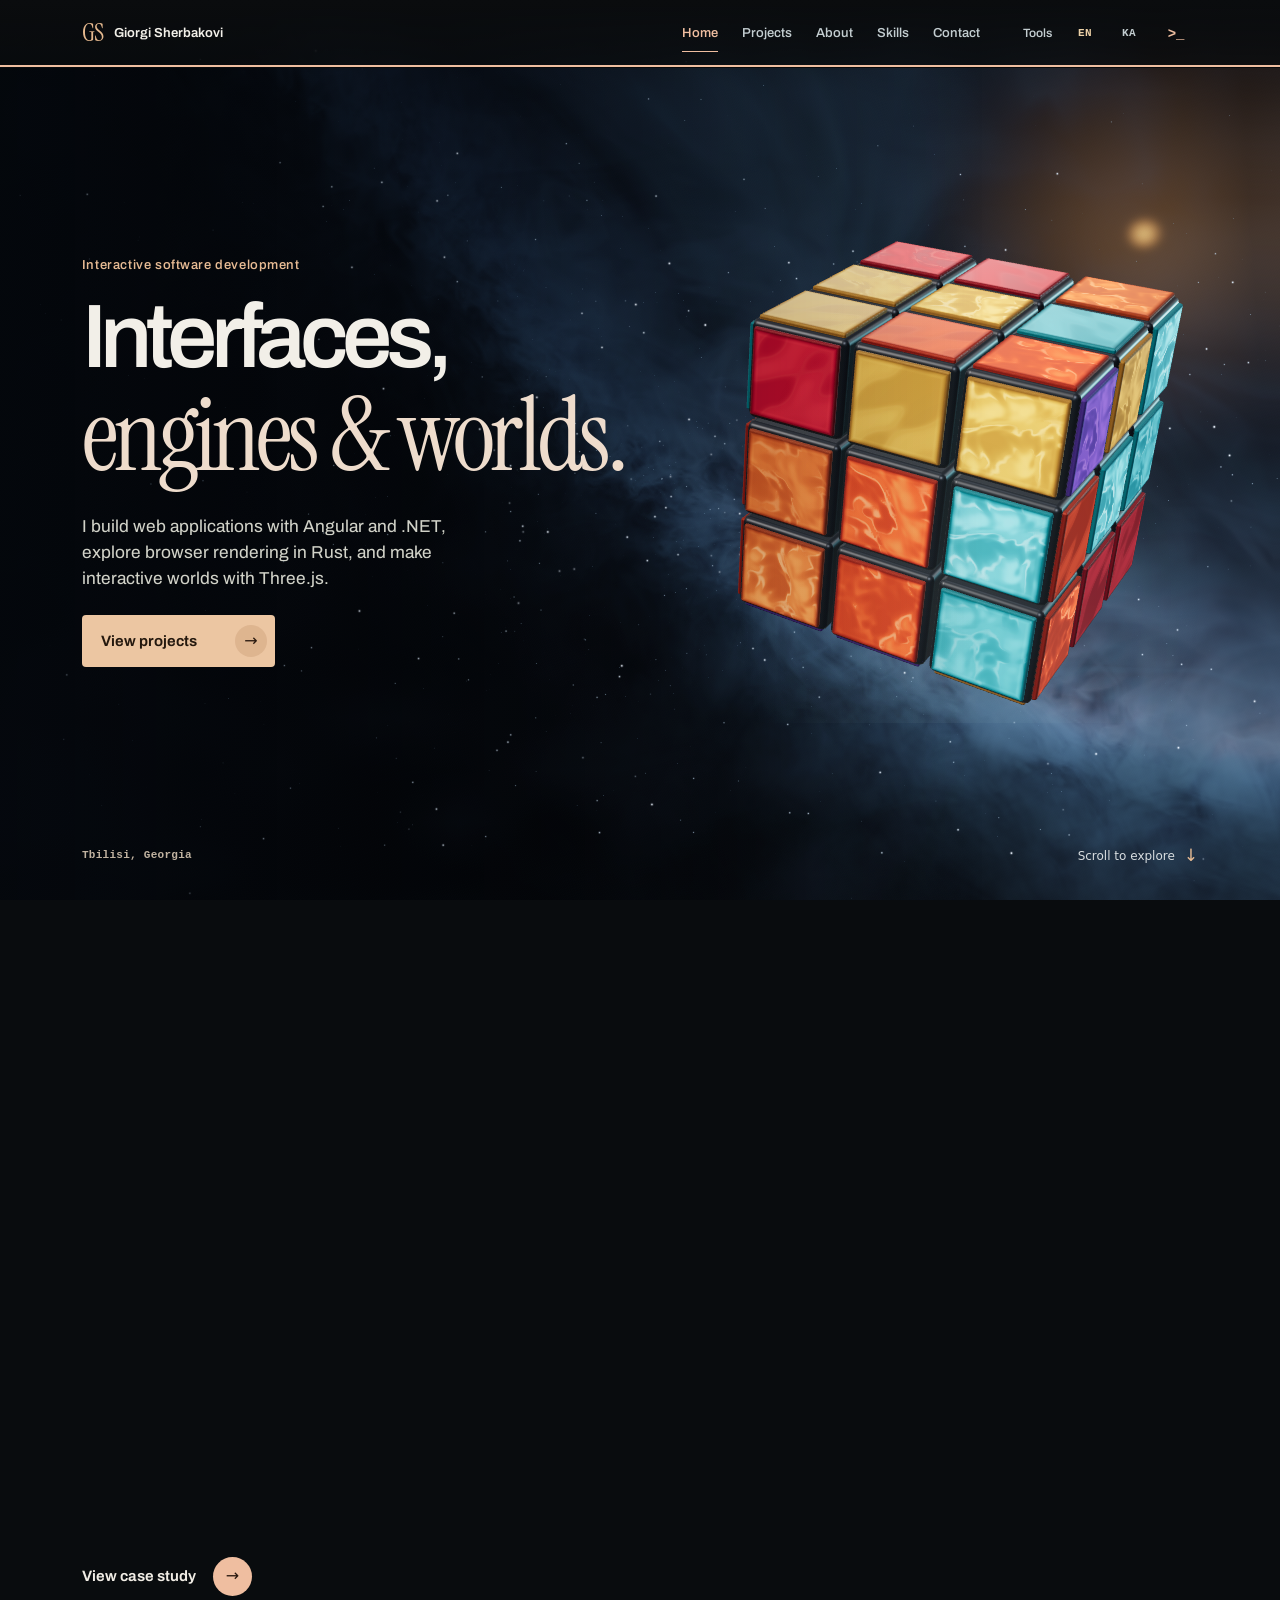
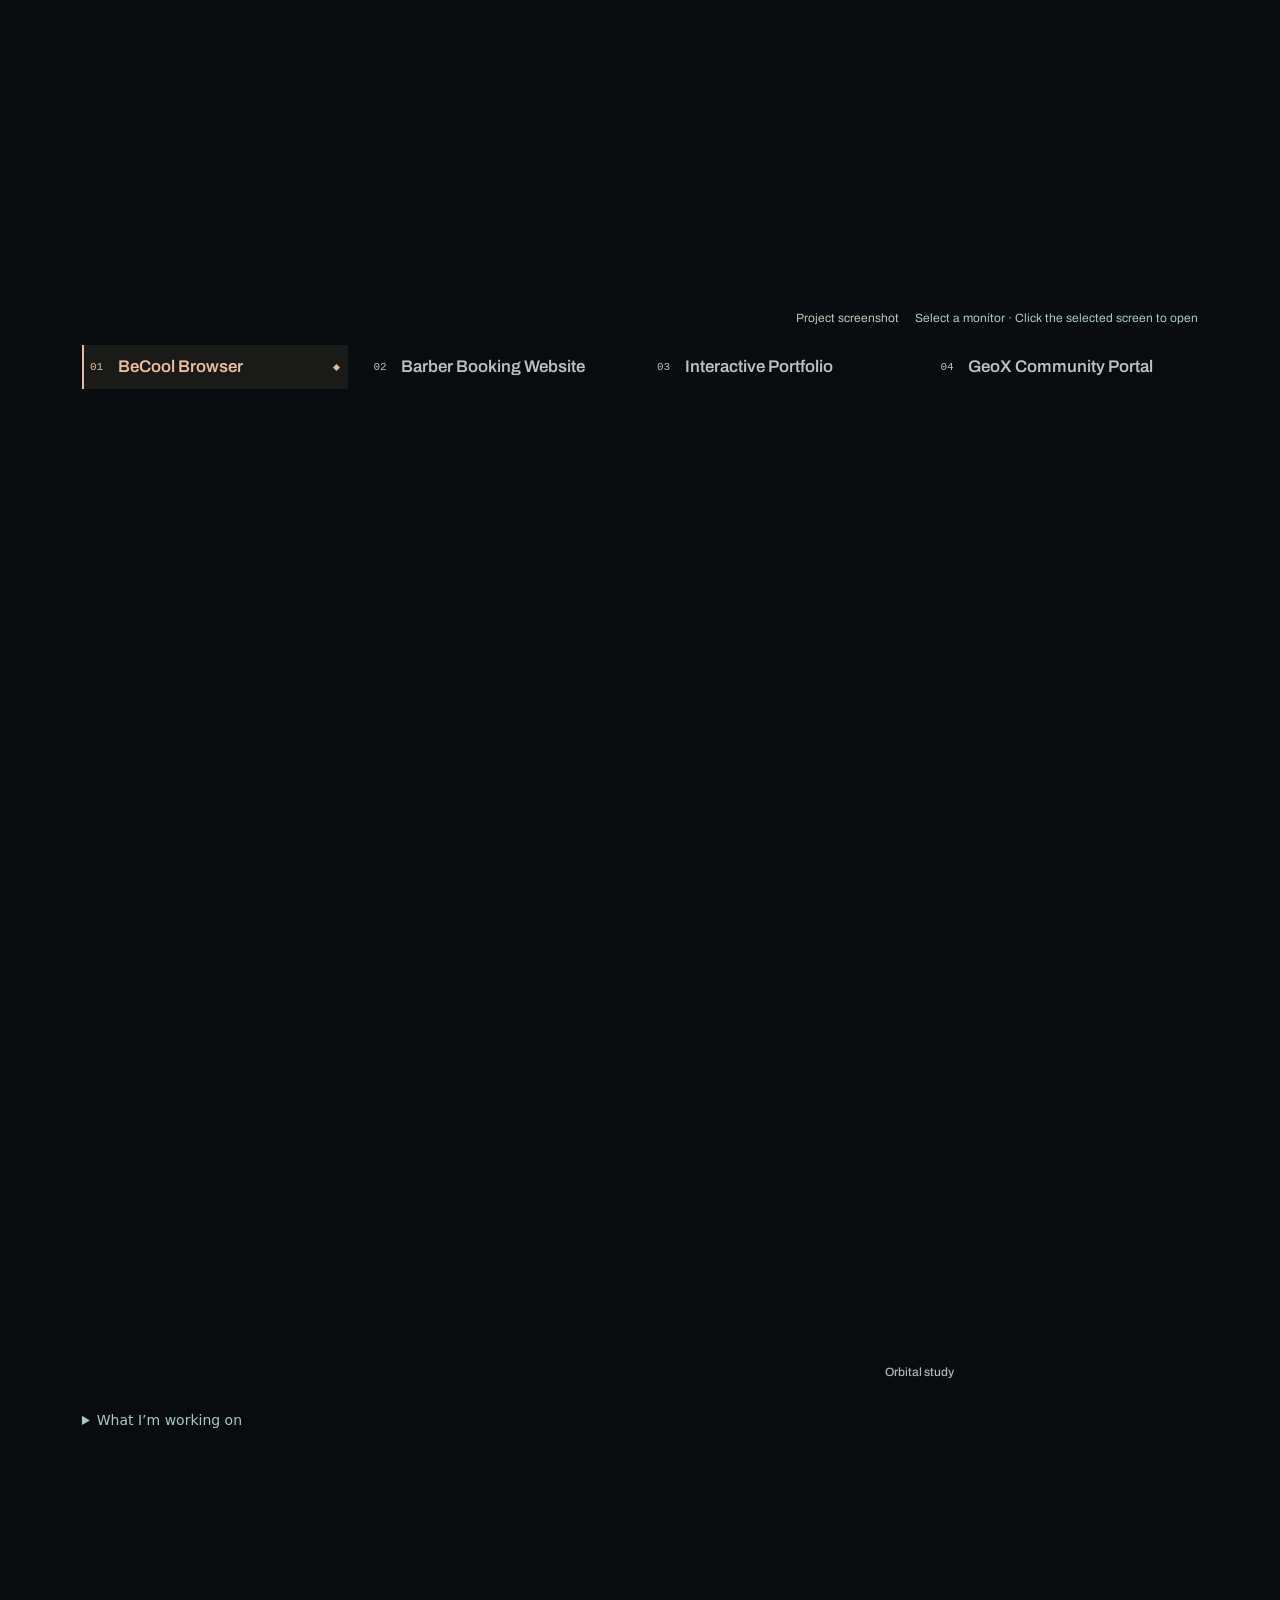
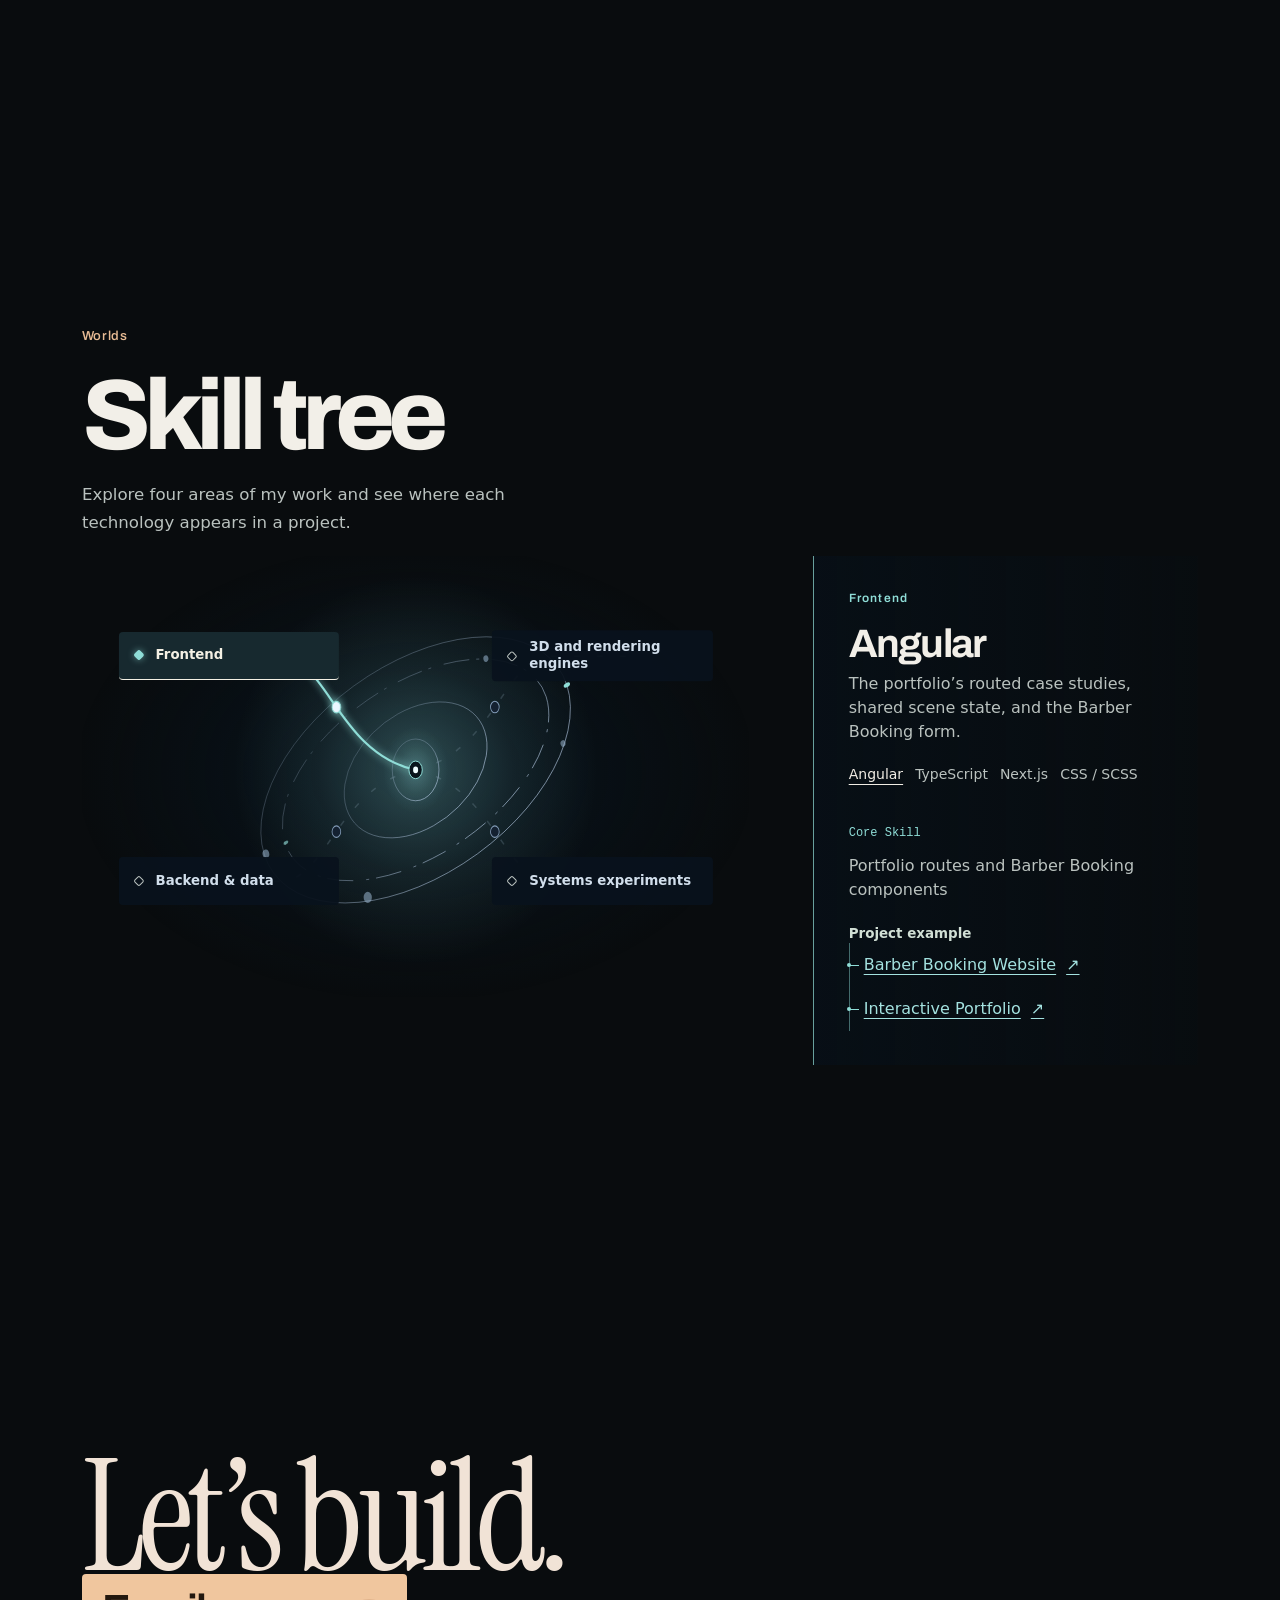
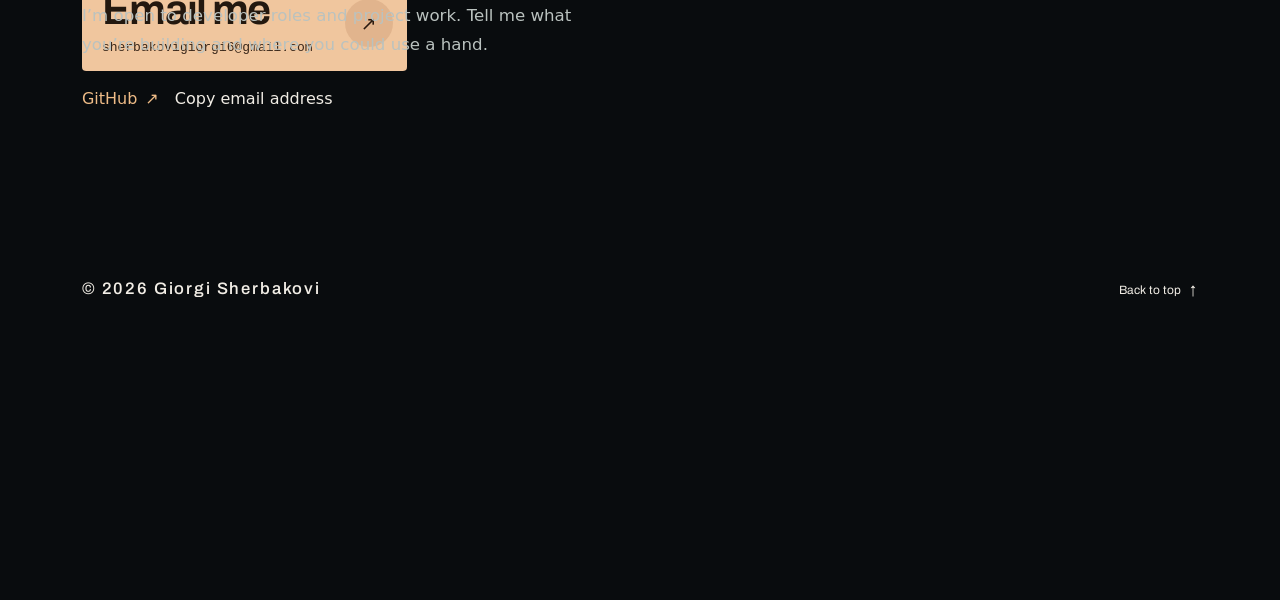
==== commit 03ddbb55: "Publish Developer OS V3.3 - Cube Finale and Shader Polish" ====
--- a/index.html
+++ b/index.html
@@ -38,5 +38,5 @@
   <style>:root{--v4-type:Archivo, "Segoe UI", system-ui, sans-serif;--v4-ease:cubic-bezier(.2, .82, .24, 1);--v4-flare:#efbea0}:root{--portfolio-display:"Inter", "Segoe UI", system-ui, sans-serif;--exhibition-paper:color-mix(in srgb, var(--bg) 90%, #272526);--exhibition-accent:color-mix(in srgb, var(--accent) 48%, var(--text));--exhibition-line:color-mix(in srgb, var(--text) 25%, transparent);--exhibition-gutter:clamp(20px, 6.4vw, 116px);--exhibition-end:max(var(--exhibition-gutter), 106px);--exhibition-display:"Baskervville", "Baskerville", "Georgia", serif;--exhibition-weight:400;--chrome-ease:cubic-bezier(.23, 1, .32, 1);--chrome-surface:#101619;--chrome-ink:#f2f0e9;--chrome-muted:#c3cdd0;--chrome-current:#ecd1a7;--chrome-highlight:rgb(199 224 221 / 10%)}@media(max-width:900px){:root{--exhibition-end:var(--exhibition-gutter)}}@media(prefers-reduced-motion:no-preference){}@media(prefers-reduced-motion:no-preference)and (hover:hover)and (pointer:fine){}:root{color-scheme:dark;--bg:#090c0e;--bg-soft:#101519;--bg-softer:#20272a;--panel:#151a1e;--panel-raised:#20272a;--card:rgb(255 255 255 / 7%);--card-strong:rgb(255 255 255 / 12%);--card-border:rgb(229 231 235 / 26%);--control-bg:rgb(255 255 255 / 8%);--control-hover:rgb(255 255 255 / 15%);--control-active:rgb(255 255 255 / 21%);--text:#f2efe8;--muted:#a1a1aa;--muted-strong:#d4d4d8;--icon:#d4d4d8;--accent:#d3e7e2;--accent-2:#9caaa7;--accent-soft:rgb(166 212 201 / 13%);--focus:#f0c893;--on-accent:#111214;--shadow-glow:0 18px 60px rgb(0 0 0 / 40%);--bg-orb-1:rgb(81 157 148 / 7%);--bg-orb-2:rgb(180 122 71 / 5%);--bg-orb-3:transparent;--success:#86efac;--warning:#fbbf24;--danger:#f87171;--radius-xl:16px;--radius-lg:12px;--radius-md:8px;--star-core:rgb(255 255 255 / 95%);--star-soft:rgb(255 255 255 / 55%);--star-dim:rgb(255 255 255 / 28%);--space-glow-y:0px;--space-far-x:0px;--space-far-y:0px;--space-far-rotate:0deg;--space-near-x:0px;--space-near-y:0px;--space-near-rotate:0deg;--space-trail-x:0px;--space-trail-y:0px;--space-trail-rotate:0deg}*{box-sizing:border-box}html{scroll-behavior:smooth;overflow-x:hidden;background:var(--bg)}html,body{width:100%;max-width:100%;min-height:100%;overflow-x:clip}body{position:relative;isolation:isolate;margin:0;min-height:100vh;font-family:Inter,system-ui,-apple-system,BlinkMacSystemFont,Segoe UI,sans-serif;background:radial-gradient(ellipse at 12% calc(-10% + var(--space-glow-y)),color-mix(in srgb,var(--bg-orb-1) 82%,transparent),transparent 40%),radial-gradient(ellipse at 88% calc(2% + var(--space-glow-y)),color-mix(in srgb,var(--bg-orb-2) 74%,transparent),transparent 36%),radial-gradient(ellipse at 42% 108%,color-mix(in srgb,var(--bg-orb-3) 90%,transparent),transparent 34%),linear-gradient(180deg,color-mix(in srgb,var(--bg) 88%,#000 12%),var(--bg));color:var(--text);overflow-x:clip;text-rendering:optimizeLegibility;-webkit-font-smoothing:antialiased}app-root{position:relative;z-index:2;display:block;max-width:100%;min-height:100vh;overflow-x:clip}@media(prefers-reduced-motion:reduce){html{scroll-behavior:auto}*,*:before,*:after{animation-duration:.01ms!important;animation-iteration-count:1!important;transition-duration:.01ms!important}}@media(max-width:640px){body{background:radial-gradient(ellipse at 50% -8%,var(--bg-orb-1),transparent 38%),radial-gradient(ellipse at 100% 18%,var(--bg-orb-2),transparent 34%),var(--bg)}}</style><link rel="stylesheet" href="styles-YOWAQCXV.css" media="print" data-beasties-media="all"><noscript><link rel="stylesheet" href="styles-YOWAQCXV.css"></noscript></head>
   <body>
     <app-root></app-root>
-  <link rel="modulepreload" href="chunk-DJVAsKa_.js"><script src="main-CDTI4MQZ.js" type="module"></script><script>document.querySelectorAll('link[data-beasties-media]').forEach(function(l){l.media=l.getAttribute('data-beasties-media');l.removeAttribute('data-beasties-media')})</script><script type="module" src="/ping/ping.js"></script></body>
+  <link rel="modulepreload" href="chunk-DJVAsKa_.js"><script src="main-NWA55MSB.js" type="module"></script><script>document.querySelectorAll('link[data-beasties-media]').forEach(function(l){l.media=l.getAttribute('data-beasties-media');l.removeAttribute('data-beasties-media')})</script><script type="module" src="/ping/ping.js"></script></body>
 </html>
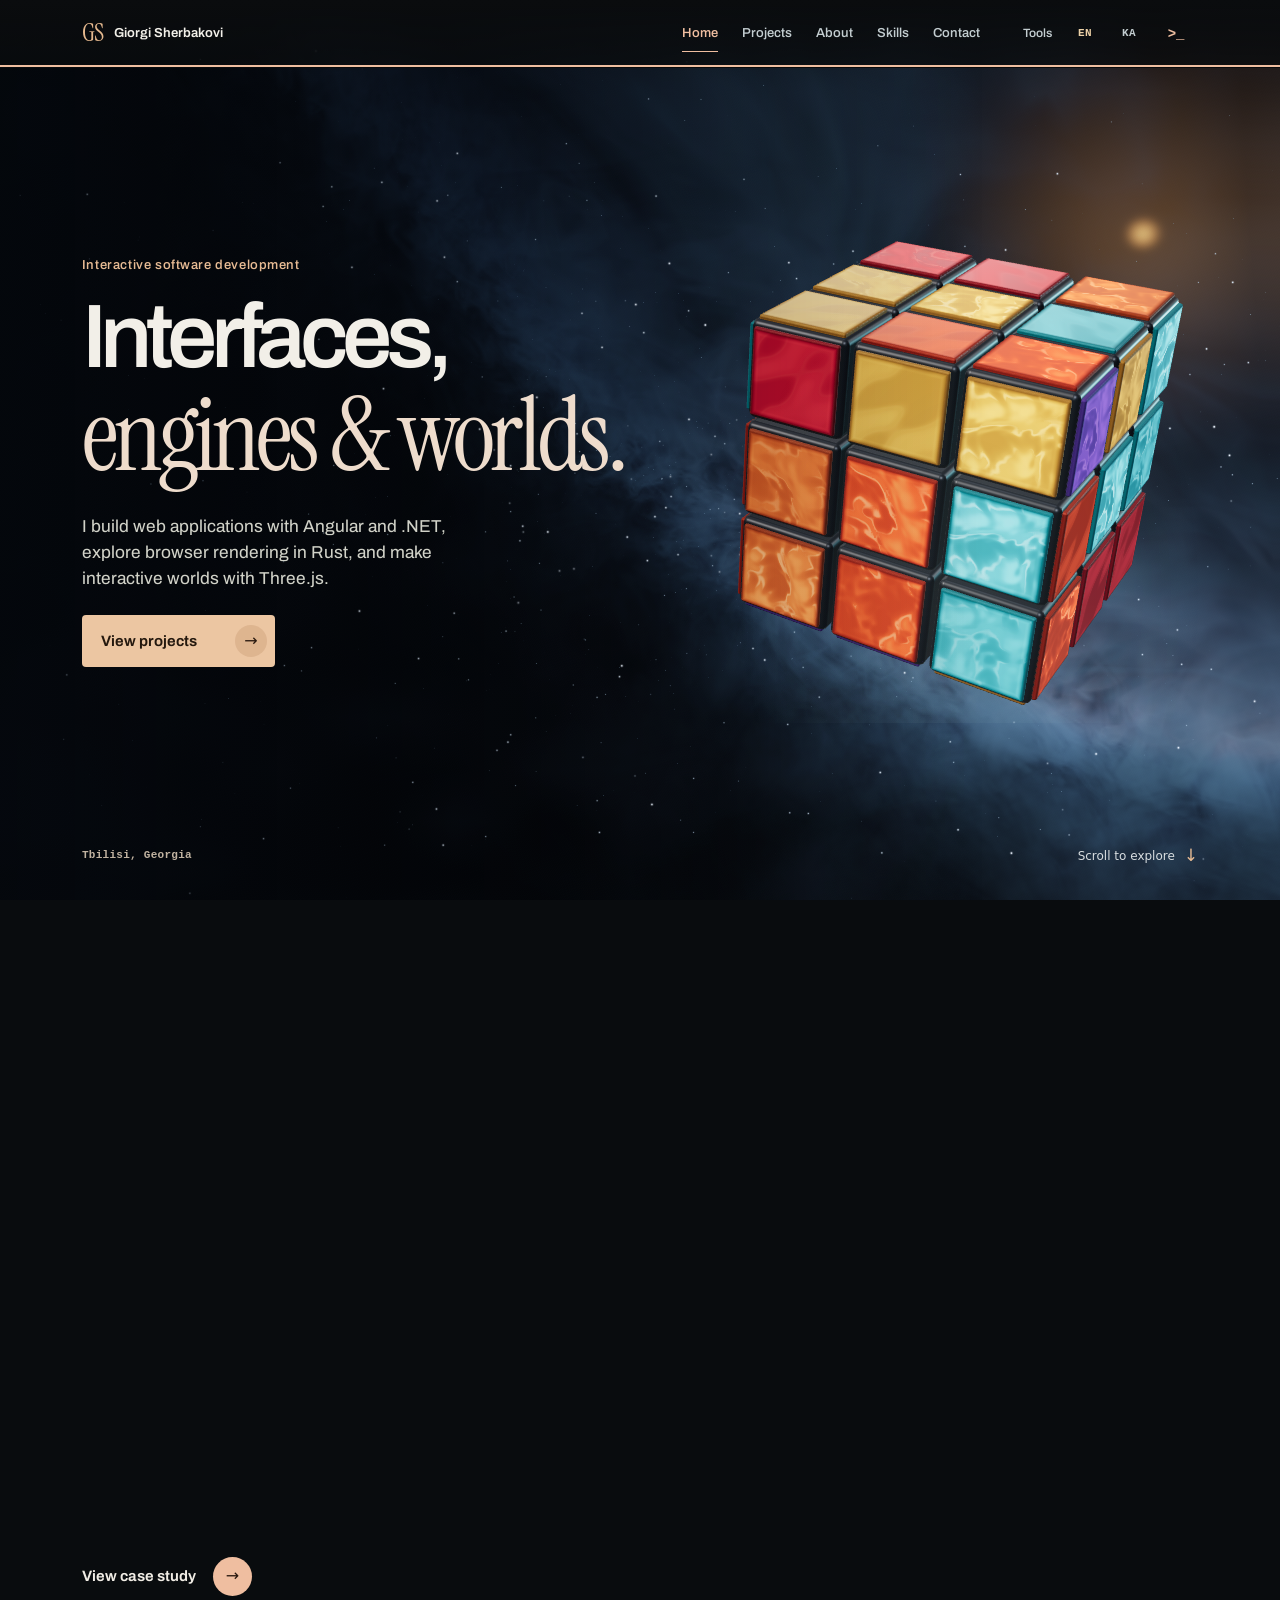
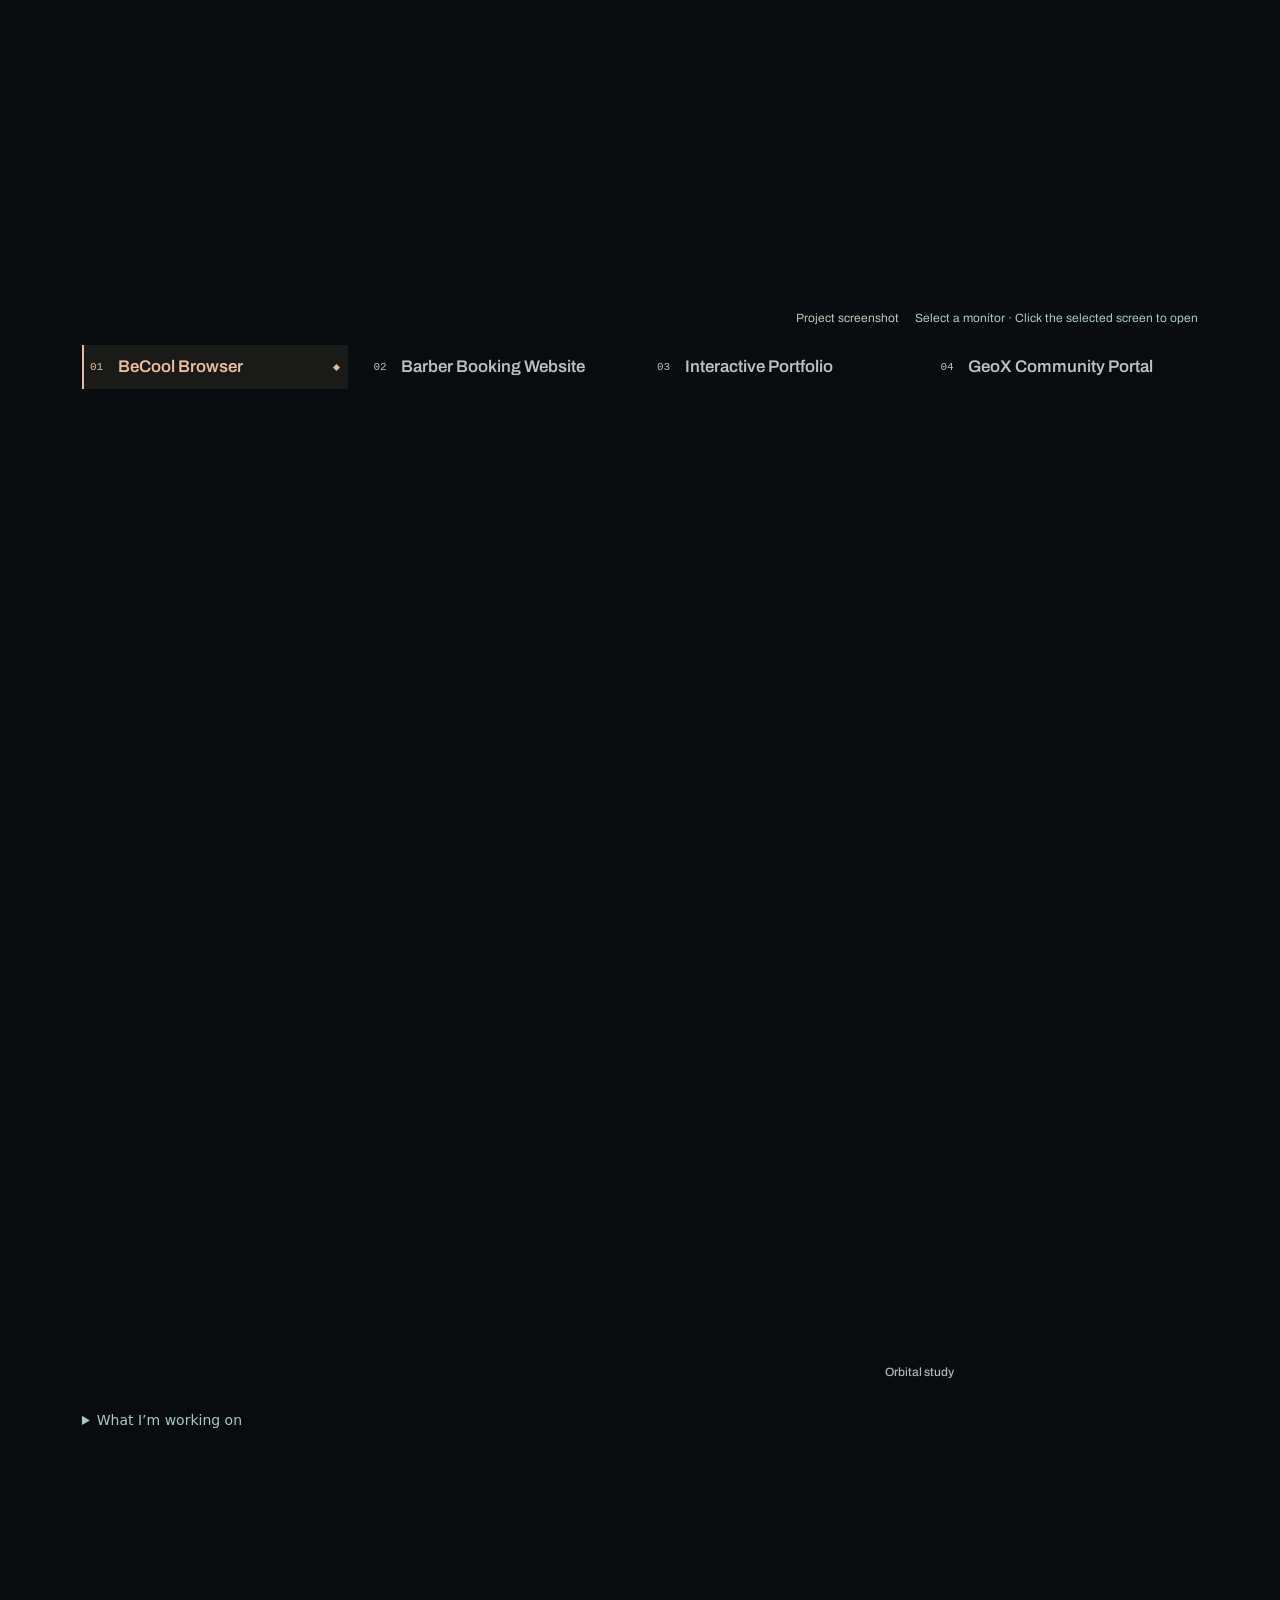
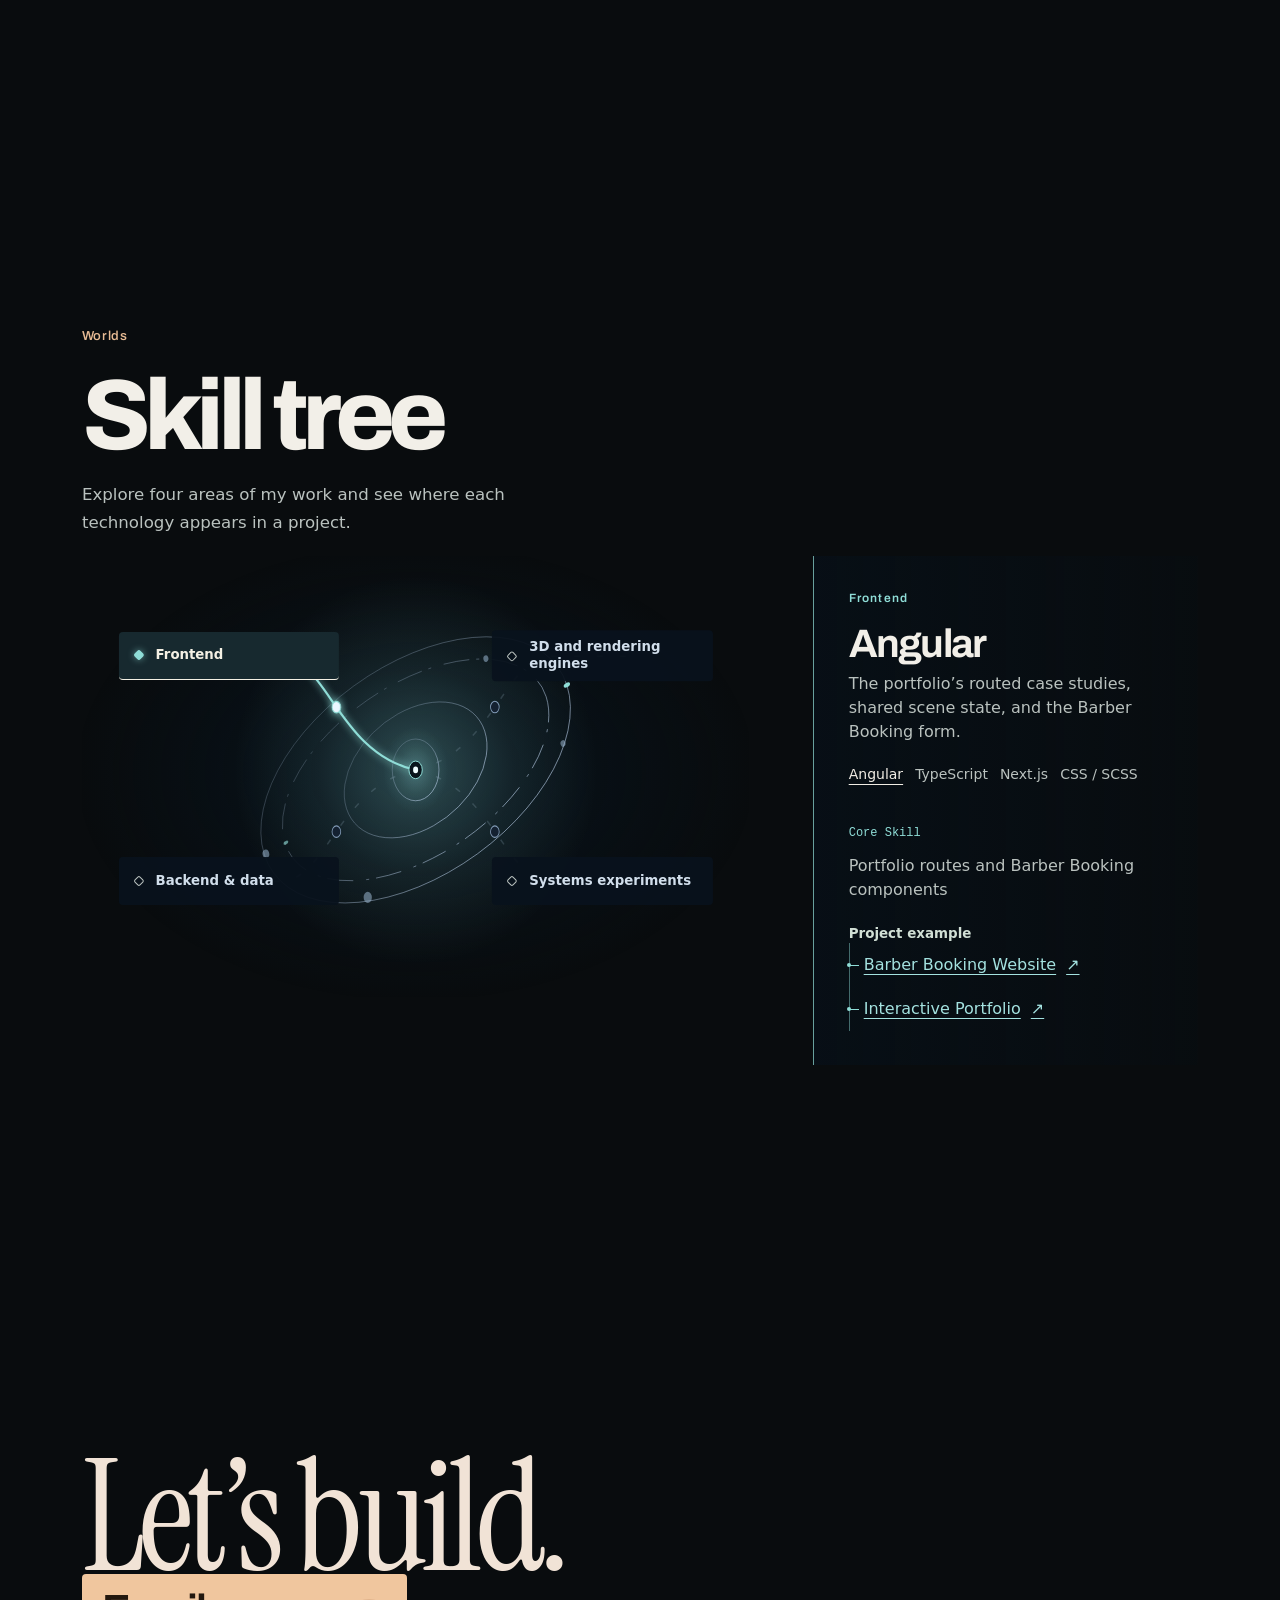
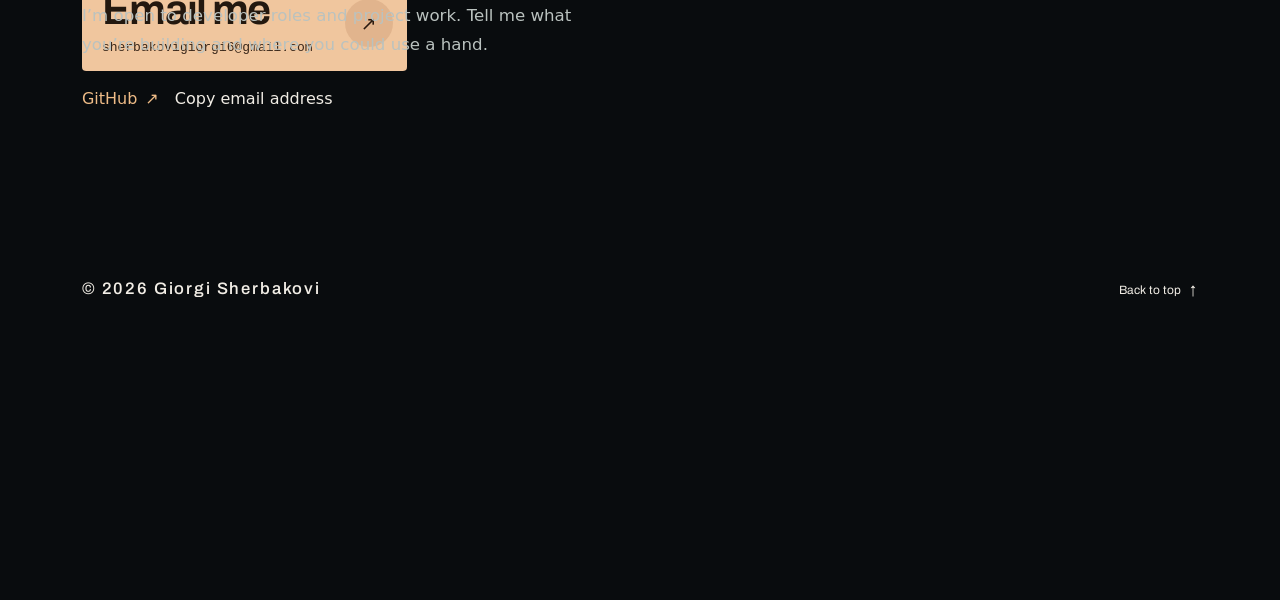
==== commit 4a1b0b56: "Publish Developer OS V3.7 - Stellar Reactor and Living Plasma" ====
--- a/index.html
+++ b/index.html
@@ -38,5 +38,5 @@
   <style>:root{--v4-type:Archivo, "Segoe UI", system-ui, sans-serif;--v4-ease:cubic-bezier(.2, .82, .24, 1);--v4-flare:#efbea0}:root{--portfolio-display:"Inter", "Segoe UI", system-ui, sans-serif;--exhibition-paper:color-mix(in srgb, var(--bg) 90%, #272526);--exhibition-accent:color-mix(in srgb, var(--accent) 48%, var(--text));--exhibition-line:color-mix(in srgb, var(--text) 25%, transparent);--exhibition-gutter:clamp(20px, 6.4vw, 116px);--exhibition-end:max(var(--exhibition-gutter), 106px);--exhibition-display:"Baskervville", "Baskerville", "Georgia", serif;--exhibition-weight:400;--chrome-ease:cubic-bezier(.23, 1, .32, 1);--chrome-surface:#101619;--chrome-ink:#f2f0e9;--chrome-muted:#c3cdd0;--chrome-current:#ecd1a7;--chrome-highlight:rgb(199 224 221 / 10%)}@media(max-width:900px){:root{--exhibition-end:var(--exhibition-gutter)}}@media(prefers-reduced-motion:no-preference){}@media(prefers-reduced-motion:no-preference)and (hover:hover)and (pointer:fine){}:root{color-scheme:dark;--bg:#090c0e;--bg-soft:#101519;--bg-softer:#20272a;--panel:#151a1e;--panel-raised:#20272a;--card:rgb(255 255 255 / 7%);--card-strong:rgb(255 255 255 / 12%);--card-border:rgb(229 231 235 / 26%);--control-bg:rgb(255 255 255 / 8%);--control-hover:rgb(255 255 255 / 15%);--control-active:rgb(255 255 255 / 21%);--text:#f2efe8;--muted:#a1a1aa;--muted-strong:#d4d4d8;--icon:#d4d4d8;--accent:#d3e7e2;--accent-2:#9caaa7;--accent-soft:rgb(166 212 201 / 13%);--focus:#f0c893;--on-accent:#111214;--shadow-glow:0 18px 60px rgb(0 0 0 / 40%);--bg-orb-1:rgb(81 157 148 / 7%);--bg-orb-2:rgb(180 122 71 / 5%);--bg-orb-3:transparent;--success:#86efac;--warning:#fbbf24;--danger:#f87171;--radius-xl:16px;--radius-lg:12px;--radius-md:8px;--star-core:rgb(255 255 255 / 95%);--star-soft:rgb(255 255 255 / 55%);--star-dim:rgb(255 255 255 / 28%);--space-glow-y:0px;--space-far-x:0px;--space-far-y:0px;--space-far-rotate:0deg;--space-near-x:0px;--space-near-y:0px;--space-near-rotate:0deg;--space-trail-x:0px;--space-trail-y:0px;--space-trail-rotate:0deg}*{box-sizing:border-box}html{scroll-behavior:smooth;overflow-x:hidden;background:var(--bg)}html,body{width:100%;max-width:100%;min-height:100%;overflow-x:clip}body{position:relative;isolation:isolate;margin:0;min-height:100vh;font-family:Inter,system-ui,-apple-system,BlinkMacSystemFont,Segoe UI,sans-serif;background:radial-gradient(ellipse at 12% calc(-10% + var(--space-glow-y)),color-mix(in srgb,var(--bg-orb-1) 82%,transparent),transparent 40%),radial-gradient(ellipse at 88% calc(2% + var(--space-glow-y)),color-mix(in srgb,var(--bg-orb-2) 74%,transparent),transparent 36%),radial-gradient(ellipse at 42% 108%,color-mix(in srgb,var(--bg-orb-3) 90%,transparent),transparent 34%),linear-gradient(180deg,color-mix(in srgb,var(--bg) 88%,#000 12%),var(--bg));color:var(--text);overflow-x:clip;text-rendering:optimizeLegibility;-webkit-font-smoothing:antialiased}app-root{position:relative;z-index:2;display:block;max-width:100%;min-height:100vh;overflow-x:clip}@media(prefers-reduced-motion:reduce){html{scroll-behavior:auto}*,*:before,*:after{animation-duration:.01ms!important;animation-iteration-count:1!important;transition-duration:.01ms!important}}@media(max-width:640px){body{background:radial-gradient(ellipse at 50% -8%,var(--bg-orb-1),transparent 38%),radial-gradient(ellipse at 100% 18%,var(--bg-orb-2),transparent 34%),var(--bg)}}</style><link rel="stylesheet" href="styles-YOWAQCXV.css" media="print" data-beasties-media="all"><noscript><link rel="stylesheet" href="styles-YOWAQCXV.css"></noscript></head>
   <body>
     <app-root></app-root>
-  <link rel="modulepreload" href="chunk-DJVAsKa_.js"><script src="main-NWA55MSB.js" type="module"></script><script>document.querySelectorAll('link[data-beasties-media]').forEach(function(l){l.media=l.getAttribute('data-beasties-media');l.removeAttribute('data-beasties-media')})</script><script type="module" src="/ping/ping.js"></script></body>
+  <link rel="modulepreload" href="chunk-DJVAsKa_.js"><script src="main-S6BTP24O.js" type="module"></script><script>document.querySelectorAll('link[data-beasties-media]').forEach(function(l){l.media=l.getAttribute('data-beasties-media');l.removeAttribute('data-beasties-media')})</script><script type="module" src="/ping/ping.js"></script></body>
 </html>
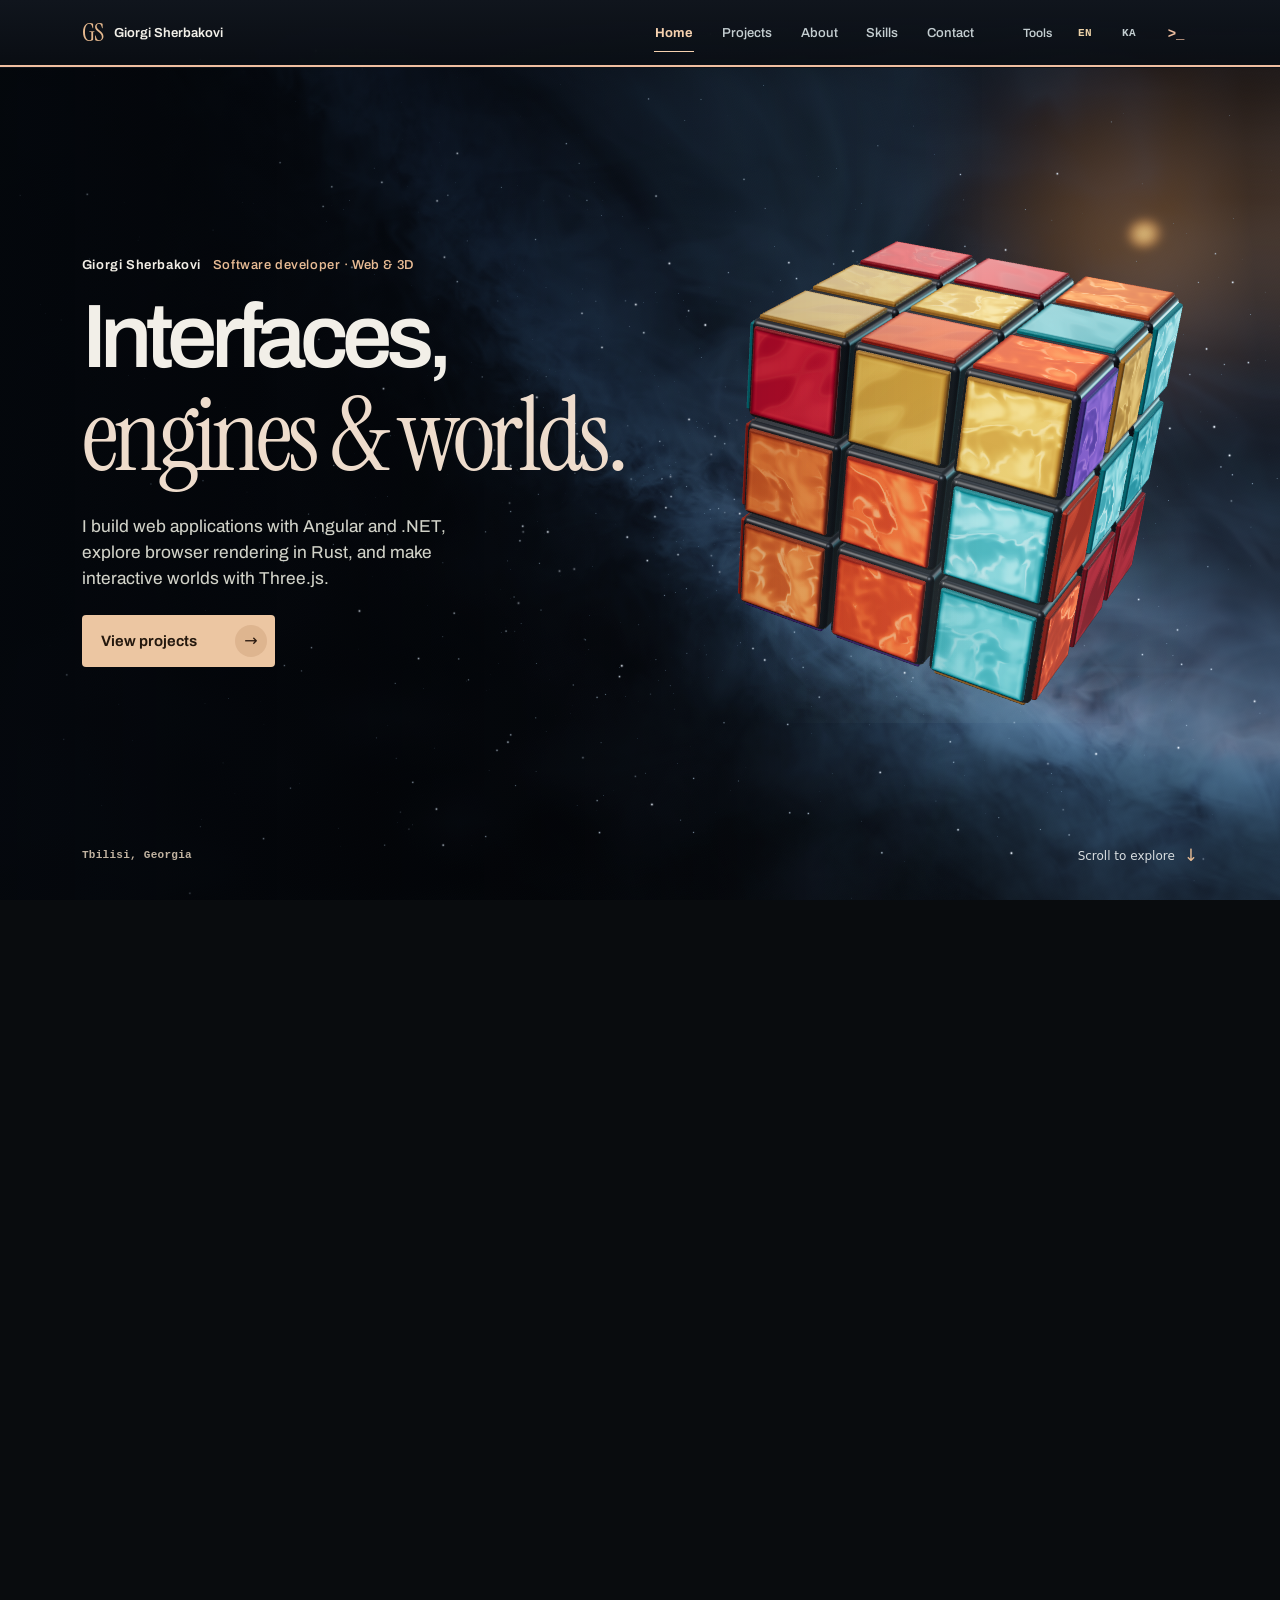
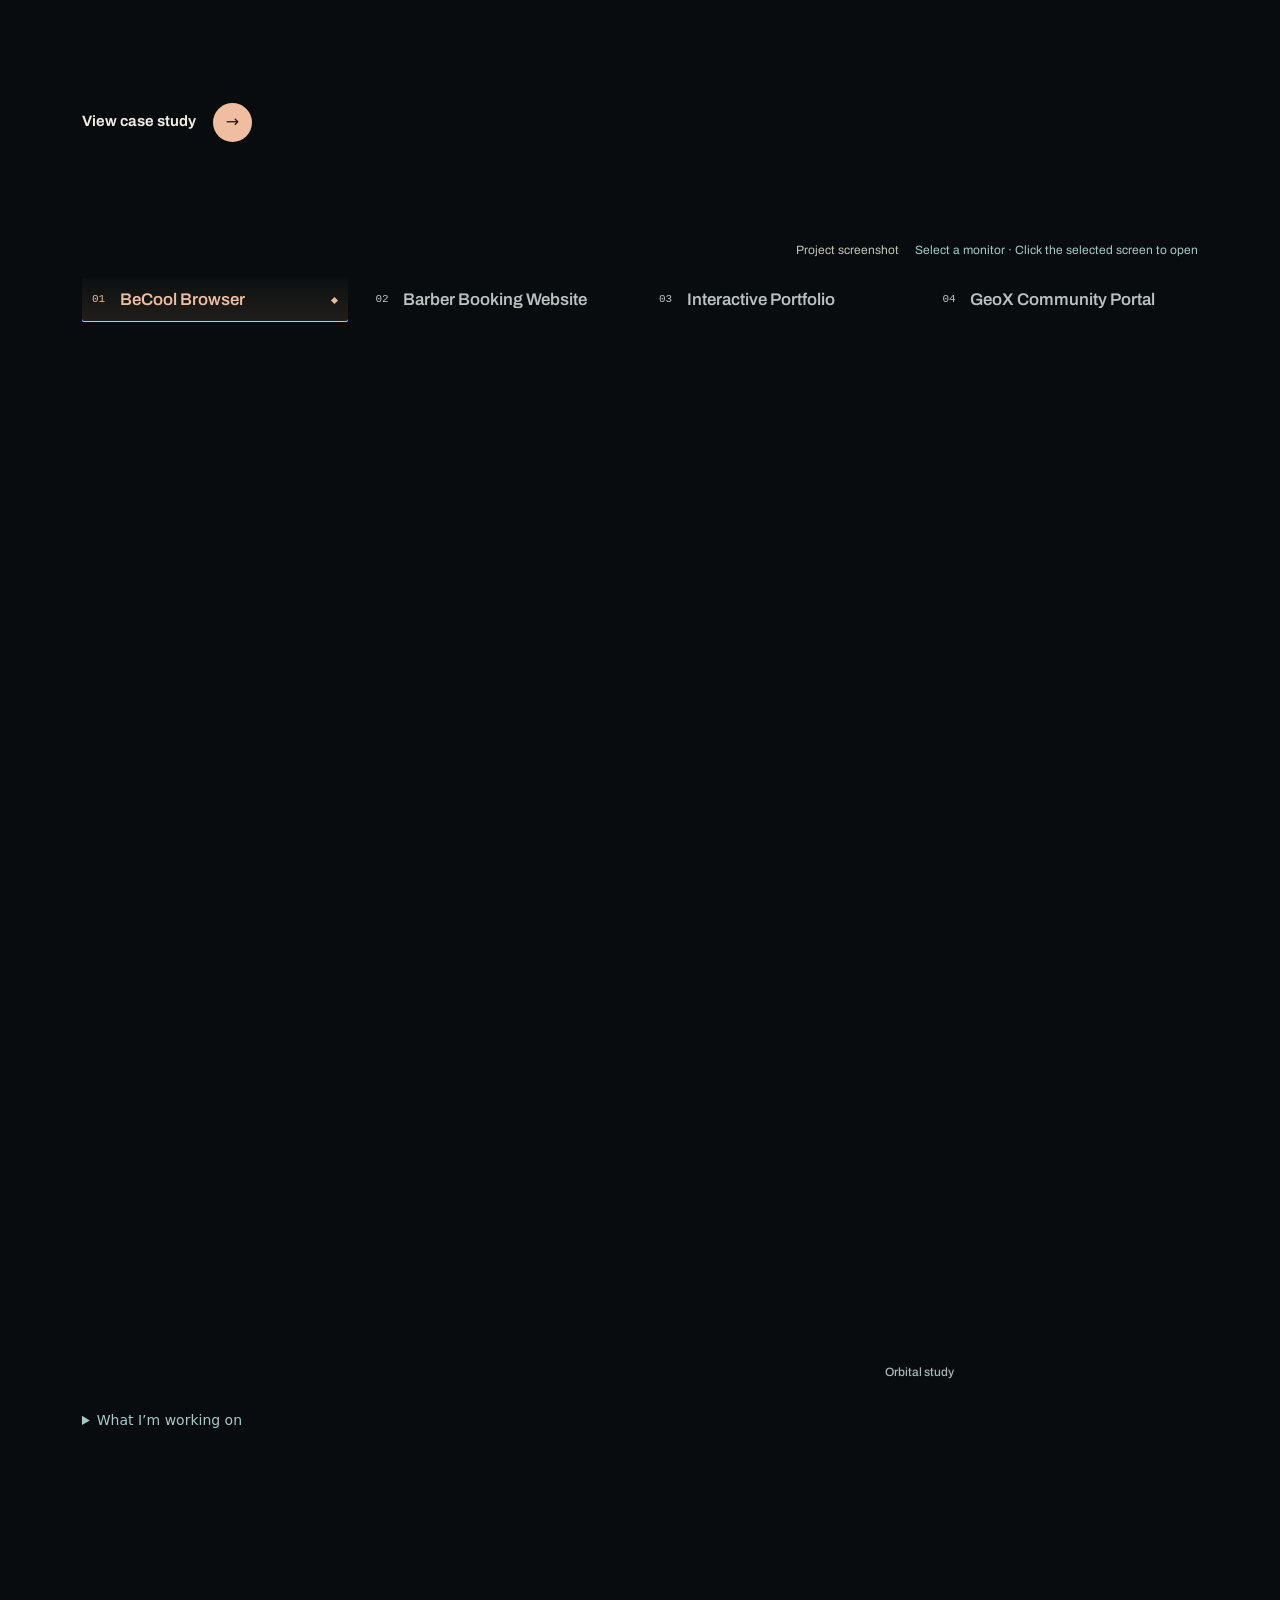
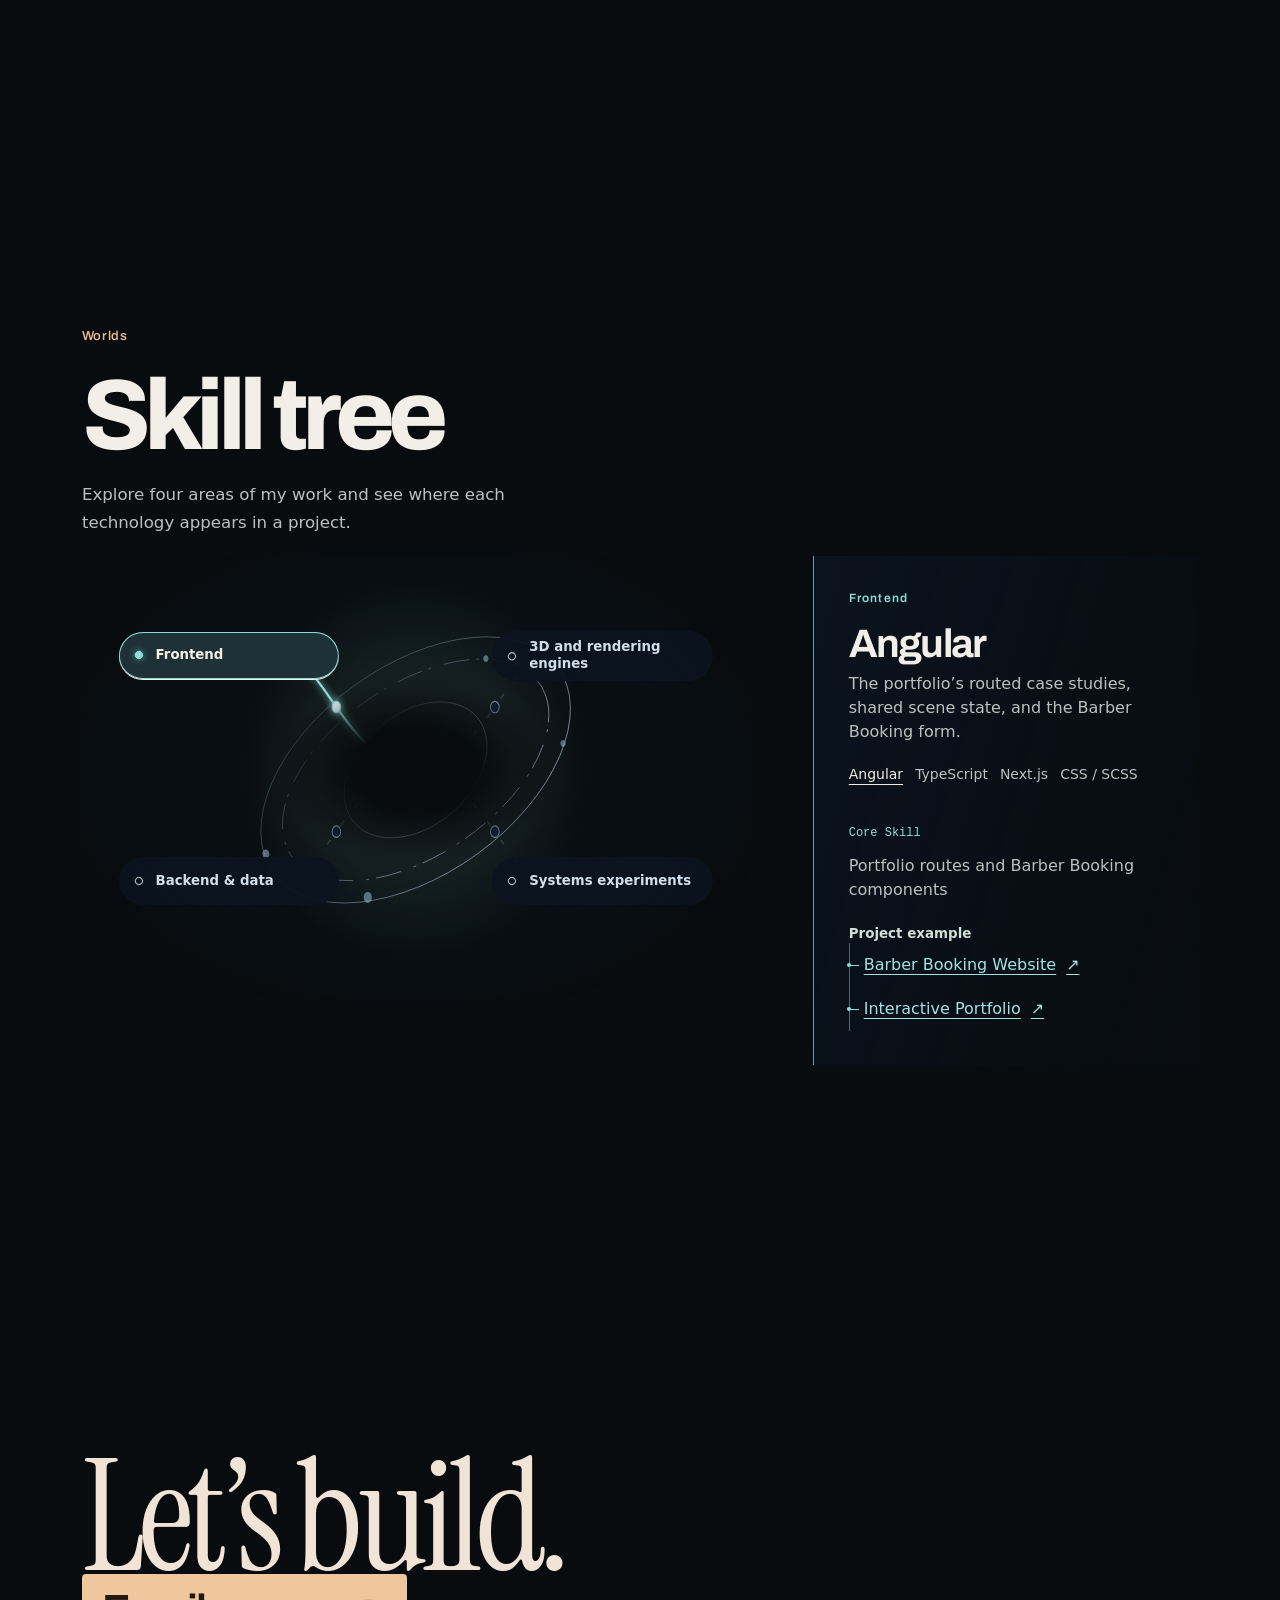
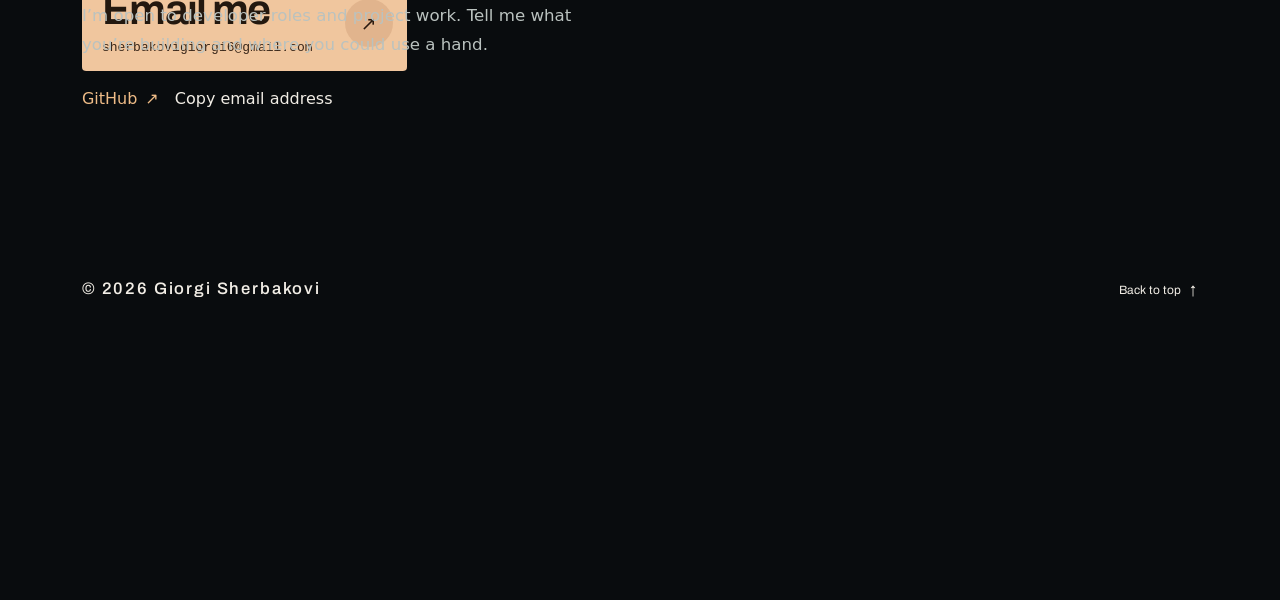
==== commit fd61bfe5: "Publish Developer OS V3.8 - Orbital Refinement" ====
--- a/index.html
+++ b/index.html
@@ -1,42 +1,42 @@
-<!doctype html>
-<html lang="en" data-beasties-container>
-  <head>
-    <meta charset="utf-8">
-    <meta name="color-scheme" content="dark">
-    <meta name="theme-color" content="#090c0e">
-    <script>
-      try {
-        if (localStorage.getItem('developer-os-theme') !== null) {
-          localStorage.removeItem('developer-os-theme');
-        }
-      } catch {}
-    </script>
-    <title>Giorgi Sherbakovi — Developer</title>
-    <meta name="description" content="Giorgi Sherbakovi’s developer portfolio, featuring web apps, a 3D gallery, and an experimental browser engine in Rust.">
-    <meta property="og:type" content="website">
-    <meta property="og:title" content="Giorgi Sherbakovi — Developer">
-    <meta property="og:site_name" content="Giorgi Sherbakovi">
-    <meta property="og:description" content="Web apps, interactive 3D, and experiments with a browser engine.">
-    <meta property="og:url" content="https://sherbakovi.me/">
-    <meta property="og:image" content="https://sherbakovi.me/images/brand/giorgi-sherbakovi.png">
-    <meta property="og:image:alt" content="GS monogram and the text “Giorgi Sherbakovi — Developer.”">
-    <meta name="twitter:card" content="summary_large_image">
-    <link rel="canonical" href="https://sherbakovi.me/">
-    <base href="/">
-    <meta name="viewport" content="width=device-width, initial-scale=1">
-    <link rel="icon" type="image/x-icon" href="/favicon.ico" sizes="16x16 32x32 48x48">
-    <link rel="icon" type="image/svg+xml" href="/favicon.svg" sizes="any">
-    <link rel="apple-touch-icon" href="/apple-touch-icon.png" sizes="180x180">
-    <script type="application/ld+json" id="site-identity">
-      {
-        "@context": "https://schema.org",
-        "@type": "WebSite",
-        "name": "Giorgi Sherbakovi",
-        "url": "https://sherbakovi.me/"
-      }
-    </script>
-  <style>:root{--v4-type:Archivo, "Segoe UI", system-ui, sans-serif;--v4-ease:cubic-bezier(.2, .82, .24, 1);--v4-flare:#efbea0}:root{--portfolio-display:"Inter", "Segoe UI", system-ui, sans-serif;--exhibition-paper:color-mix(in srgb, var(--bg) 90%, #272526);--exhibition-accent:color-mix(in srgb, var(--accent) 48%, var(--text));--exhibition-line:color-mix(in srgb, var(--text) 25%, transparent);--exhibition-gutter:clamp(20px, 6.4vw, 116px);--exhibition-end:max(var(--exhibition-gutter), 106px);--exhibition-display:"Baskervville", "Baskerville", "Georgia", serif;--exhibition-weight:400;--chrome-ease:cubic-bezier(.23, 1, .32, 1);--chrome-surface:#101619;--chrome-ink:#f2f0e9;--chrome-muted:#c3cdd0;--chrome-current:#ecd1a7;--chrome-highlight:rgb(199 224 221 / 10%)}@media(max-width:900px){:root{--exhibition-end:var(--exhibition-gutter)}}@media(prefers-reduced-motion:no-preference){}@media(prefers-reduced-motion:no-preference)and (hover:hover)and (pointer:fine){}:root{color-scheme:dark;--bg:#090c0e;--bg-soft:#101519;--bg-softer:#20272a;--panel:#151a1e;--panel-raised:#20272a;--card:rgb(255 255 255 / 7%);--card-strong:rgb(255 255 255 / 12%);--card-border:rgb(229 231 235 / 26%);--control-bg:rgb(255 255 255 / 8%);--control-hover:rgb(255 255 255 / 15%);--control-active:rgb(255 255 255 / 21%);--text:#f2efe8;--muted:#a1a1aa;--muted-strong:#d4d4d8;--icon:#d4d4d8;--accent:#d3e7e2;--accent-2:#9caaa7;--accent-soft:rgb(166 212 201 / 13%);--focus:#f0c893;--on-accent:#111214;--shadow-glow:0 18px 60px rgb(0 0 0 / 40%);--bg-orb-1:rgb(81 157 148 / 7%);--bg-orb-2:rgb(180 122 71 / 5%);--bg-orb-3:transparent;--success:#86efac;--warning:#fbbf24;--danger:#f87171;--radius-xl:16px;--radius-lg:12px;--radius-md:8px;--star-core:rgb(255 255 255 / 95%);--star-soft:rgb(255 255 255 / 55%);--star-dim:rgb(255 255 255 / 28%);--space-glow-y:0px;--space-far-x:0px;--space-far-y:0px;--space-far-rotate:0deg;--space-near-x:0px;--space-near-y:0px;--space-near-rotate:0deg;--space-trail-x:0px;--space-trail-y:0px;--space-trail-rotate:0deg}*{box-sizing:border-box}html{scroll-behavior:smooth;overflow-x:hidden;background:var(--bg)}html,body{width:100%;max-width:100%;min-height:100%;overflow-x:clip}body{position:relative;isolation:isolate;margin:0;min-height:100vh;font-family:Inter,system-ui,-apple-system,BlinkMacSystemFont,Segoe UI,sans-serif;background:radial-gradient(ellipse at 12% calc(-10% + var(--space-glow-y)),color-mix(in srgb,var(--bg-orb-1) 82%,transparent),transparent 40%),radial-gradient(ellipse at 88% calc(2% + var(--space-glow-y)),color-mix(in srgb,var(--bg-orb-2) 74%,transparent),transparent 36%),radial-gradient(ellipse at 42% 108%,color-mix(in srgb,var(--bg-orb-3) 90%,transparent),transparent 34%),linear-gradient(180deg,color-mix(in srgb,var(--bg) 88%,#000 12%),var(--bg));color:var(--text);overflow-x:clip;text-rendering:optimizeLegibility;-webkit-font-smoothing:antialiased}app-root{position:relative;z-index:2;display:block;max-width:100%;min-height:100vh;overflow-x:clip}@media(prefers-reduced-motion:reduce){html{scroll-behavior:auto}*,*:before,*:after{animation-duration:.01ms!important;animation-iteration-count:1!important;transition-duration:.01ms!important}}@media(max-width:640px){body{background:radial-gradient(ellipse at 50% -8%,var(--bg-orb-1),transparent 38%),radial-gradient(ellipse at 100% 18%,var(--bg-orb-2),transparent 34%),var(--bg)}}</style><link rel="stylesheet" href="styles-YOWAQCXV.css" media="print" data-beasties-media="all"><noscript><link rel="stylesheet" href="styles-YOWAQCXV.css"></noscript></head>
-  <body>
-    <app-root></app-root>
-  <link rel="modulepreload" href="chunk-DJVAsKa_.js"><script src="main-S6BTP24O.js" type="module"></script><script>document.querySelectorAll('link[data-beasties-media]').forEach(function(l){l.media=l.getAttribute('data-beasties-media');l.removeAttribute('data-beasties-media')})</script><script type="module" src="/ping/ping.js"></script></body>
-</html>
+<!doctype html>
+<html lang="en" data-beasties-container>
+  <head>
+    <meta charset="utf-8">
+    <meta name="color-scheme" content="dark">
+    <meta name="theme-color" content="#090c0e">
+    <script>
+      try {
+        if (localStorage.getItem('developer-os-theme') !== null) {
+          localStorage.removeItem('developer-os-theme');
+        }
+      } catch {}
+    </script>
+    <title>Giorgi Sherbakovi — Developer</title>
+    <meta name="description" content="Giorgi Sherbakovi’s developer portfolio, featuring web apps, a 3D gallery, and an experimental browser engine in Rust.">
+    <meta property="og:type" content="website">
+    <meta property="og:title" content="Giorgi Sherbakovi — Developer">
+    <meta property="og:site_name" content="Giorgi Sherbakovi">
+    <meta property="og:description" content="Web apps, interactive 3D, and experiments with a browser engine.">
+    <meta property="og:url" content="https://sherbakovi.me/">
+    <meta property="og:image" content="https://sherbakovi.me/images/brand/giorgi-sherbakovi.png">
+    <meta property="og:image:alt" content="GS monogram and the text “Giorgi Sherbakovi — Developer.”">
+    <meta name="twitter:card" content="summary_large_image">
+    <link rel="canonical" href="https://sherbakovi.me/">
+    <base href="/">
+    <meta name="viewport" content="width=device-width, initial-scale=1">
+    <link rel="icon" type="image/x-icon" href="/favicon.ico" sizes="16x16 32x32 48x48">
+    <link rel="icon" type="image/svg+xml" href="/favicon.svg" sizes="any">
+    <link rel="apple-touch-icon" href="/apple-touch-icon.png" sizes="180x180">
+    <script type="application/ld+json" id="site-identity">
+      {
+        "@context": "https://schema.org",
+        "@type": "WebSite",
+        "name": "Giorgi Sherbakovi",
+        "url": "https://sherbakovi.me/"
+      }
+    </script>
+  <style>:root{--v4-type:Archivo, "Segoe UI", system-ui, sans-serif;--v4-ease:cubic-bezier(.2, .82, .24, 1);--v4-flare:#efbea0}:root{--portfolio-display:"Inter", "Segoe UI", system-ui, sans-serif;--exhibition-paper:color-mix(in srgb, var(--bg) 90%, #272526);--exhibition-accent:color-mix(in srgb, var(--accent) 48%, var(--text));--exhibition-line:color-mix(in srgb, var(--text) 25%, transparent);--exhibition-gutter:clamp(20px, 6.4vw, 116px);--exhibition-end:max(var(--exhibition-gutter), 106px);--exhibition-display:"Baskervville", "Baskerville", "Georgia", serif;--exhibition-weight:400;--chrome-ease:cubic-bezier(.23, 1, .32, 1);--chrome-surface:#101619;--chrome-ink:#f2f0e9;--chrome-muted:#c3cdd0;--chrome-current:#ecd1a7;--chrome-highlight:rgb(199 224 221 / 10%)}@media(max-width:900px){:root{--exhibition-end:var(--exhibition-gutter)}}@media(prefers-reduced-motion:no-preference)and (hover:hover)and (pointer:fine){}:root{color-scheme:dark;--bg:#090c0e;--bg-soft:#101519;--bg-softer:#20272a;--panel:#151a1e;--panel-raised:#20272a;--card:rgb(255 255 255 / 7%);--card-strong:rgb(255 255 255 / 12%);--card-border:rgb(229 231 235 / 26%);--control-bg:rgb(255 255 255 / 8%);--control-hover:rgb(255 255 255 / 15%);--control-active:rgb(255 255 255 / 21%);--text:#f2efe8;--muted:#a1a1aa;--muted-strong:#d4d4d8;--icon:#d4d4d8;--accent:#d3e7e2;--accent-2:#9caaa7;--accent-soft:rgb(166 212 201 / 13%);--focus:#f0c893;--on-accent:#111214;--shadow-glow:0 18px 60px rgb(0 0 0 / 40%);--bg-orb-1:rgb(81 157 148 / 7%);--bg-orb-2:rgb(180 122 71 / 5%);--bg-orb-3:transparent;--success:#86efac;--warning:#fbbf24;--danger:#f87171;--radius-xl:16px;--radius-lg:12px;--radius-md:8px;--star-core:rgb(255 255 255 / 95%);--star-soft:rgb(255 255 255 / 55%);--star-dim:rgb(255 255 255 / 28%);--space-glow-y:0px;--space-far-x:0px;--space-far-y:0px;--space-far-rotate:0deg;--space-near-x:0px;--space-near-y:0px;--space-near-rotate:0deg;--space-trail-x:0px;--space-trail-y:0px;--space-trail-rotate:0deg}*{box-sizing:border-box}html{scroll-behavior:smooth;overflow-x:hidden;background:var(--bg)}html,body{width:100%;max-width:100%;min-height:100%;overflow-x:clip}body{position:relative;isolation:isolate;margin:0;min-height:100vh;font-family:Inter,system-ui,-apple-system,BlinkMacSystemFont,Segoe UI,sans-serif;background:radial-gradient(ellipse at 12% calc(-10% + var(--space-glow-y)),color-mix(in srgb,var(--bg-orb-1) 82%,transparent),transparent 40%),radial-gradient(ellipse at 88% calc(2% + var(--space-glow-y)),color-mix(in srgb,var(--bg-orb-2) 74%,transparent),transparent 36%),radial-gradient(ellipse at 42% 108%,color-mix(in srgb,var(--bg-orb-3) 90%,transparent),transparent 34%),linear-gradient(180deg,color-mix(in srgb,var(--bg) 88%,#000 12%),var(--bg));color:var(--text);overflow-x:clip;text-rendering:optimizeLegibility;-webkit-font-smoothing:antialiased}app-root{position:relative;z-index:2;display:block;max-width:100%;min-height:100vh;overflow-x:clip}@media(prefers-reduced-motion:reduce){html{scroll-behavior:auto}*,*:before,*:after{animation-duration:.01ms!important;animation-iteration-count:1!important;transition-duration:.01ms!important}}@media(max-width:640px){body{background:radial-gradient(ellipse at 50% -8%,var(--bg-orb-1),transparent 38%),radial-gradient(ellipse at 100% 18%,var(--bg-orb-2),transparent 34%),var(--bg)}}</style><link rel="stylesheet" href="styles-3JAUG3KJ.css" media="print" data-beasties-media="all"><noscript><link rel="stylesheet" href="styles-3JAUG3KJ.css"></noscript></head>
+  <body>
+    <app-root></app-root>
+  <link rel="modulepreload" href="chunk-DJVAsKa_.js"><link rel="modulepreload" href="chunk-CKJgZvsK.js"><script src="main-DRQDZRDT.js" type="module"></script><script>document.querySelectorAll('link[data-beasties-media]').forEach(function(l){l.media=l.getAttribute('data-beasties-media');l.removeAttribute('data-beasties-media')})</script><script type="module" src="/ping/ping.js"></script></body>
+</html>
--- a/styles-3JAUG3KJ.css
+++ b/styles-3JAUG3KJ.css
@@ -0,0 +1 @@
+@font-face{font-family:Archivo;src:url(/fonts/editorial/archivo-latin.woff2) format("woff2");font-weight:100 900;font-display:swap}:root{--v4-type: Archivo, "Segoe UI", system-ui, sans-serif;--v4-ease: cubic-bezier(.2, .82, .24, 1);--v4-flare: #efbea0}@media(hover:hover)and (pointer:fine)and (prefers-reduced-motion:no-preference)and (forced-colors:none){html[data-editorial-pointer],html[data-editorial-pointer] body *{cursor:none!important}}#page-main .experience{--journey-title: var(--v4-type);--journey-title-weight: 740;--journey-label: var(--v4-flare)}#page-main .journey-hero h1,#page-main .case-hero h1,#page-main .journey .editorial h2,#page-main .spatial-project h2{font-family:var(--v4-type);font-weight:760;letter-spacing:-.068em;text-wrap:initial}#page-main .journey-hero h1{margin:0;font-size:clamp(53px,6.4vw,106px);font-weight:560;line-height:.98;letter-spacing:-.073em}#page-main .hero-title-line{display:block;overflow:clip;padding:.08em .1em .16em 0;margin:-.08em -.1em -.16em 0}#page-main .hero-title-line>span{display:inline-block}#page-main .hero-title-line:last-child{color:#d4e2e4;font-family:"Instrument Serif",var(--v4-type);font-size:1.14em;font-weight:400;letter-spacing:-.045em}#page-main .intro-description{font:430 clamp(16px,1.35vw,20px)/1.52 var(--v4-type);max-width:37ch;margin-block-start:clamp(20px,4svh,40px)}#page-main .journey .primary{padding:0;gap:17px;background:transparent;color:var(--scene-ink);font:650 15px/1.3 var(--v4-type)}#page-main .journey .primary>span,#page-main .contact-signal span:last-child{width:39px;height:39px;background:var(--v4-flare);color:var(--on-accent);font-weight:500}#page-main .journey-hero .primary{gap:25px;padding:5px 6px 5px 17px;border:1px solid var(--exhibition-line);background:#0b151b}#page-main .journey-hero .primary>span{width:32px;height:32px}#page-main .project-status,#page-main .tech-register__branch{font:600 12px/1.4 var(--v4-type);letter-spacing:.1em}#page-main .project-heading h2{font-size:clamp(44px,4.8vw,90px);line-height:.98}#page-main .project-selector button{border-radius:0;background:transparent}#page-main .project-selector button[aria-pressed=true]{color:var(--v4-flare)}#page-main .project-selector__indicator{border-radius:0;rotate:45deg}#page-main .project-tech{column-gap:14px}#page-main .journey .editorial h2{font-size:clamp(53px,7.8vw,142px);line-height:.99}#page-main .editorial--about .editorial__lede:first-of-type{font:475 clamp(19px,1.85vw,30px)/1.33 var(--v4-type);letter-spacing:-.03em}#page-main .editorial--about .editorial__copy{max-width:64ch}#page-main .discipline-rail button{border-radius:0;border-color:transparent;background:transparent}#page-main .discipline-rail button[aria-pressed=true]{color:var(--journey-label);background:transparent;border-block-end:1px solid currentColor}#page-main .tech-register{border-radius:0;border-inline-start:1px solid var(--skill-hue);background:linear-gradient(100deg,#090f15eb,#090f156b)}#page-main .tech-readout h3{font:680 clamp(26px,3.1vw,52px)/1 var(--v4-type);letter-spacing:-.045em}#page-main .contact-signal strong{font-family:var(--v4-type);letter-spacing:-.04em}#page-main .journey-close{padding-top:26px;border-top:1px solid var(--exhibition-line)}#page-main .case-hero h1{font-size:clamp(48px,6.8vw,116px);line-height:.97}#page-main .case-summary{max-width:39ch;font:450 clamp(18px,1.5vw,25px)/1.48 var(--v4-type)}#page-main .case-notes h2{font-family:var(--v4-type);letter-spacing:-.04em}html:root #page-main .experience:after{content:"";position:fixed;inset:0;z-index:0;pointer-events:none;background:linear-gradient(90deg,rgba(5,9,15,.73),rgba(5,9,15,.24) 47%,transparent 77%)}html:root #page-main .journey .primary>span,html:root #page-main .contact-signal span:last-child{color:#29190f}@media(min-width:1000px){html[lang=en] #page-main .journey :is(.editorial--about,.editorial--contact) h2{color:#e8ebe5;font:400 clamp(88px,10vw,150px)/.9 "Instrument Serif",var(--v4-type);letter-spacing:-.045em}html[lang=en] #page-main .journey .editorial--contact h2{color:#f1e3d6}#page-main .editorial--about{min-height:calc(100svh - var(--stage-header, 68px));display:grid;align-items:center}#page-main .editorial--contact{min-height:calc(100svh - var(--stage-header, 68px))}}@media(max-width:699px){html:root #page-main .experience:after{background:linear-gradient(165deg,rgba(5,9,15,.68) 8%,rgba(5,9,15,.28) 46%,transparent 76%)}#page-main .journey-hero h1{font-size:clamp(36px,11.8vw,72px)}#page-main .journey .editorial h2{font-size:clamp(39px,11vw,67px)}#page-main .intro-description{max-width:34ch}#page-main .project-heading h2{font-size:clamp(36px,10vw,58px)}}html[lang=ka] #page-main :is(.editorial h2,.case-hero h1){line-height:1.12;letter-spacing:-.035em;font-weight:700}html[lang=ka] #page-main .journey-hero h1{font-size:clamp(35px,4.9vw,77px);line-height:1.12;letter-spacing:-.04em}html[lang=ka] #page-main .journey-hero h1 .hero-title-line:last-child{font:inherit;letter-spacing:inherit}@media(max-width:699px){html[lang=ka] #page-main .journey-hero h1{font-size:clamp(31px,9.8vw,60px)}}@media(prefers-reduced-motion:no-preference){#page-main .journey:not([inert]) .hero-title-line>span{animation:hero-arrival .56s var(--v4-ease) backwards}#page-main .journey:not([inert]) .hero-title-line:last-child>span{animation-delay:65ms}}@keyframes hero-arrival{0%{opacity:.45;transform:translateY(42%)}}@media(hover:hover)and (pointer:fine)and (prefers-reduced-motion:no-preference){#page-main .primary>span{transition:transform .19s var(--v4-ease)}#page-main .primary:hover>span{transform:translate(4px)}}#page-main .journey-close{font-family:var(--v4-type);color:var(--scene-ink);align-items:baseline}#page-main .journey-close p{color:inherit;font:540 clamp(13px,1.3vw,17px)/1.3 var(--v4-type)}@media(min-width:1000px){#page-main .spatial-project{grid-template-areas:"index stage" "title stage" "description stage" "action stage" "selector selector";grid-template-rows:auto auto auto 1fr auto;row-gap:clamp(8px,1.2svh,11px)}#page-main .project-heading{container-type:inline-size}#page-main .project-heading h2{font-size:clamp(38px,18cqi,74px)}#page-main .project-selector{display:grid;grid-template-columns:repeat(4,minmax(0,1fr));width:100%;gap:1.4vw;margin-block-start:8px;border-top:1px solid var(--exhibition-line)}#page-main .project-selector button{align-items:baseline;font:580 clamp(13px,1.32vw,21px)/1.2 var(--v4-type);padding:10px 0}#page-main .project-selector__number{font:11px/1.2 Consolas,monospace}#page-main .tech-register{align-self:center;padding:clamp(20px,2.7vw,44px)}}#page-main .journey :is(.intro-description,.editorial__lede,.tech-readout,.project-description,h1,h2,.identity-register){pointer-events:auto;-webkit-user-select:text;user-select:text}#page-main .editorial--contact .contact-signal{max-width:min(100%,510px);grid-template-columns:1fr auto;margin-block:18px 4px}#page-main .contact-signal strong{font-size:clamp(26px,3.3vw,52px)}#page-main .contact-signal span:last-child{width:48px;height:48px}#page-main .tech-register__choices{display:flex;flex-wrap:wrap;gap:4px 12px}#page-main .tech-register__choices button{border-radius:0;color:var(--scene-muted);background:transparent;padding-inline:0}#page-main .tech-register__choices button[aria-pressed=true]{color:var(--scene-ink);text-decoration:underline;text-underline-offset:5px}#page-main .case-hero h1{max-width:16ch}#page-main .case-label{color:var(--v4-flare)}#page-main .case-notes{row-gap:clamp(32px,6vw,88px)}@media(max-width:699px){#page-main .editorial--about .editorial__lede:first-of-type{font-size:20px}}@media(prefers-reduced-motion:no-preference){@supports (animation-timeline: scroll()){.navbar:after{content:"";position:absolute;inset:auto 0 0;height:2px;background:var(--v4-flare);pointer-events:none;transform-origin:left;animation:reading-progress linear both;animation-timeline:scroll(root)}}}@keyframes reading-progress{0%{transform:scaleX(0)}to{transform:scaleX(1)}}@font-face{font-family:"Instrument Serif";src:url(/fonts/cinematic/InstrumentSerif-Regular.ttf) format("truetype");font-style:normal;font-weight:400;font-display:swap}:root{--portfolio-display: "Inter", "Segoe UI", system-ui, sans-serif;--exhibition-paper: color-mix(in srgb, var(--bg) 90%, #272526);--exhibition-accent: color-mix(in srgb, var(--accent) 48%, var(--text));--exhibition-line: color-mix(in srgb, var(--text) 25%, transparent);--exhibition-gutter: clamp(20px, 6.4vw, 116px);--exhibition-end: max(var(--exhibition-gutter), 106px);--exhibition-display: "Baskervville", "Baskerville", "Georgia", serif;--exhibition-weight: 400;--chrome-ease: cubic-bezier(.23, 1, .32, 1);--chrome-surface: #101619;--chrome-ink: #f2f0e9;--chrome-muted: #c3cdd0;--chrome-current: #ecd1a7;--chrome-highlight: rgb(199 224 221 / 10%)}:root:lang(ka){--exhibition-display: "Segoe UI", system-ui, sans-serif;--exhibition-weight: 600}@media(max-width:900px){:root{--exhibition-end: var(--exhibition-gutter)}:is(#page-main,#experience-main) :is(a,button,summary){scroll-margin-block:84px 95px}}#page-main .experience{--journey-label: #e7bb94;--scene-ink: #f1ede5;--scene-muted: #bac2bf;--scene-panel: #101211}#page-main .edition-label{margin:0 0 22px;color:var(--journey-label);font:550 13px/1.4 var(--v4-type);letter-spacing:.045em}#page-main .edition-label span{padding-inline:.4em}#page-main .hero-byline{display:flex;flex-wrap:wrap;align-items:baseline;gap:3px 12px}#page-main .hero-byline strong{color:var(--scene-ink);font-weight:640}#page-main .hero-byline span{padding:0}#page-main .journey-hero h1{font-size:clamp(56px,7.05vw,122px);line-height:.93}#page-main .hero-title-line:last-child{color:#eedccc}#page-main .intro-description{max-width:40ch;margin-block-start:30px;color:#d1d2c8}#page-main .journey-hero .primary{min-height:52px;padding:4px 8px 4px 19px;gap:clamp(19px,3vw,38px);border:0;border-radius:4px;background:#ecc6a2;color:#24180e}#page-main .journey-hero .primary>span{background:#aa744c36}#page-main .hero-footer:before{display:none}#page-main .hero-footer .eyebrow{color:#c1b3a1;letter-spacing:.025em}#page-main .scroll-cue{gap:9px}#page-main .exhibit-id{justify-content:flex-start;gap:15px;color:var(--journey-label);letter-spacing:.05em}#page-main .project-selector{border:0}#page-main .project-selector button{align-items:center;min-height:44px;padding-inline:10px;border-radius:2px}#page-main .project-selector button[aria-pressed=true]{box-shadow:inset 0 -1px var(--journey-label);background:linear-gradient(0deg,#e7bb941c,#e7bb9405)}#page-main .project-selector__indicator{align-self:center}#page-main .exhibit-caption{color:#c6c4b9}#page-main .project-contribution{margin:10px 0 0;font-size:.875rem}#page-main .project-contribution dt{color:var(--journey-label);font-weight:620}#page-main .project-contribution dd{margin:0}#page-main .project-heading h2{overflow-wrap:normal;text-wrap:balance}#page-main .exhibit-stage .exhibit-media{--exhibition-line: #64758a54;padding:clamp(5px,1vw,12px);border:1px solid rgba(117,134,155,.2235294118);border-radius:6px;background:linear-gradient(145deg,#1a2430,#090e15)}#page-main .editorial--about .editorial__header{max-width:620px}#page-main .editorial--about .editorial__lede{max-width:44ch}#page-main .editorial--about .editorial__lede:first-of-type{color:var(--scene-ink)}#page-main .editorial--about .editorial__disclosure summary{text-underline-offset:.25em}#page-main .editorial--about .chapter-exhibit figcaption{color:#a9b8b6;font:500 12px/1.5 var(--v4-type)}#page-main .skill-map{background:radial-gradient(ellipse at 50% 49%,rgba(6,23,37,.6666666667),transparent 72%)}#page-main .experience--graphics .skill-map{background:radial-gradient(ellipse at 50% 48.5%,transparent 22%,rgba(6,23,37,.2823529412) 56%,transparent 78%)}#page-main .experience--graphics .skill-connections{-webkit-mask-image:radial-gradient(ellipse at 50% 48.5%,transparent 13%,#000 29%);mask-image:radial-gradient(ellipse at 50% 48.5%,transparent 13%,#000 29%)}#page-main .skill-connections{color:var(--skill-hue)}#page-main .skill-trajectory{fill:none;stroke:url(#constellation-orbit);vector-effect:non-scaling-stroke}#page-main .skill-trajectory--broken{stroke-dasharray:26 7 3 13}#page-main .skill-trajectories{fill:#9ebbd589}#page-main .skill-waypoint{fill:#142131;stroke:#829bb7}#page-main .selected+.skill-waypoint{fill:#eaf6ff;stroke:currentColor;filter:drop-shadow(0 0 5px currentColor)}#page-main .skill-signal-eye{fill:#09151c;stroke:currentColor;vector-effect:non-scaling-stroke}#page-main .skill-signal-point{fill:#f0feff}#page-main .skill-connections path{stroke:#a6bed27a;stroke-dasharray:2 6}#page-main .skill-connections path.selected{stroke:currentColor;stroke-width:2.2px;stroke-dasharray:100;filter:drop-shadow(0 0 4px currentColor)}#page-main .discipline-rail button{top:22.75%;width:min(33%,230px);min-height:48px;border:0;border-radius:999px;background:#0b1420ed;color:#d1deeb;font-weight:630;text-wrap:pretty;overflow-wrap:normal}#page-main .discipline-rail .branch-indicator{border-radius:50%}#page-main .discipline-rail button:nth-child(n+3){top:73.75%}#page-main .discipline-rail button[aria-pressed=true]{color:#f4f0e4;background:color-mix(in srgb,var(--skill-hue) 16%,#071018);box-shadow:inset 0 0 0 1px var(--skill-hue)}#page-main .discipline-rail button[aria-pressed=true] .branch-indicator{box-shadow:0 0 7px color-mix(in srgb,var(--skill-hue) 64%,transparent)}#page-main .tech-register{align-self:center;background:linear-gradient(106deg,#0b1420e8,#09101b74 72%,#09101b24);border-inline-start:1px solid color-mix(in srgb,var(--skill-hue) 71%,transparent)}#page-main .skill-project-links{padding-inline-start:14px;border-inline-start:1px solid color-mix(in srgb,var(--skill-hue) 45%,transparent)}#page-main .skill-project-links li{position:relative}#page-main .skill-project-links li:before{content:"";position:absolute;inset:50% auto auto -15px;width:10px;height:1px;background:var(--skill-hue)}#page-main .skill-project-links li:after{content:"";position:absolute;inset:calc(50% - 2px) auto auto -17px;width:4px;height:4px;border-radius:50%;background:var(--skill-hue)}#page-main .tech-readout a{justify-content:start;gap:10px;width:fit-content;text-decoration:underline;text-underline-offset:4px;color:color-mix(in srgb,var(--skill-hue),#edf5ff 22%)}#page-main .tech-readout h4{margin-block-end:2px;color:#d1dfd5;font-size:.84rem;font-weight:650}#page-main .editorial--contact .contact-signal{width:fit-content;max-width:100%;gap:4px 32px;padding-inline:20px 14px;border:0;border-radius:4px;background:#f0c69e;color:#23180f}#page-main .contact-signal span:last-child{background:#aa744c36}#page-main .editorial--contact .contact-signal span:nth-child(2){color:#382619}#page-main .editorial--contact .contact-signal:hover strong{color:#302017}#page-main .signal-actions :is(a,button){padding-inline:0}#page-main .signal-actions button.is-copied{color:#f7d3af}#page-main .signal-actions button.is-copied span{margin-inline-start:4px}#page-main .journey-close{border-top:0}@media(prefers-reduced-motion:no-preference)and (hover:hover){#page-main :is(.discipline-rail button,.project-selector button,.contact-signal,.journey-hero .primary){transition:color .14s ease,background-color .14s ease,box-shadow .14s ease}}@media(hover:hover){#page-main .project-selector button:hover{background-color:#d4def315}#page-main .discipline-rail button:hover{box-shadow:inset 0 0 0 1px var(--skill-hue)}#page-main :is(.editorial--contact .contact-signal,.journey-hero .primary):hover{background-color:#ffdbba}#page-main .editorial__disclosure summary:hover{text-decoration:underline}}@media(prefers-reduced-motion:no-preference)and (hover:hover)and (pointer:fine){#page-main .skill-map:not(:has(button:focus-visible)) path.selected{animation:constellation-signal .23s cubic-bezier(.23,1,.32,1)}#page-main .skill-map:not(:has(button:focus-visible)) .selected+.skill-waypoint{animation:constellation-waypoint .2s 70ms cubic-bezier(.23,1,.32,1) both}@keyframes constellation-signal{0%{stroke-dashoffset:100}}@keyframes constellation-waypoint{0%{opacity:.45}}}@media(min-width:1000px){#page-main .spatial-project{grid-template-rows:auto auto auto minmax(0,1fr) auto}#page-main .spatial-project .exhibit-stage{align-self:stretch;height:auto;min-height:clamp(350px,60svh,680px)}#page-main .journey-hero .experience-content{grid-template-columns:minmax(0,1.22fr) minmax(0,1fr);column-gap:clamp(18px,2.7vw,52px)}#page-main .editorial--about .editorial__body{grid-template-columns:minmax(0,.94fr) minmax(0,1.12fr);gap:clamp(52px,7vw,125px)}#page-main .editorial--about .chapter-exhibit{height:min(56svh,580px)}#page-main .editorial--skills .editorial__body{column-gap:clamp(32px,5vw,78px)}html[lang=en] #page-main .journey .editorial--about h2{font-size:clamp(76px,8vw,125px);max-width:8ch}html[lang=en] #page-main .journey .editorial--contact h2{font-size:clamp(100px,12vw,190px)}}@media(max-width:819px){#page-main .edition-label{margin-block-end:15px}#page-main .journey-hero .intro-description{margin-block-start:18px}#page-main .journey-hero .primary{min-height:48px}#page-main .editorial--about .chapter-exhibit{height:clamp(150px,42vw,270px)}#page-main .editorial--about .chapter-exhibit figcaption{inset-block-end:1px}#page-main .editorial--contact .contact-signal{gap:4px 16px}#page-main .contact-signal span:nth-child(2){font-size:11px}#page-main .tech-register__choices button{min-height:44px}}@media(max-width:699px){#page-main .journey-hero h1{font-size:clamp(39px,12.6vw,70px)}#page-main .hero-title-line:last-child{font-size:1.05em}#page-main .journey-hero .experience-content{grid-template-rows:auto minmax(198px,1fr)}#page-main .discipline-rail button{min-height:48px;width:39%;padding-inline:9px}#page-main .skill-connections path.selected{filter:none}#page-main .editorial--skills .tech-register{padding-inline:clamp(12px,4vw,18px)}#page-main .editorial--contact .contact-signal{padding-inline:14px}#page-main .editorial--contact .contact-signal strong{text-wrap:balance}#page-main .editorial--about .editorial__lede{line-height:1.52}#page-main .editorial--about .editorial__copy,#page-main .editorial--contact .signal-actions{position:relative;isolation:isolate}#page-main .editorial--contact .signal-actions{--copy-shade: #0f0d12ed}#page-main .editorial--contact .signal-actions :is(a,button){color:#f2ddc9;font-weight:600}#page-main .editorial--about .editorial__copy:before,#page-main .editorial--contact .signal-actions:before{content:"";position:absolute;inset:-22px -27px;z-index:-1;pointer-events:none;background:linear-gradient(transparent,var(--copy-shade, rgba(7, 13, 23, .9098039216)) 17% 82%,transparent);-webkit-mask-image:linear-gradient(90deg,#000 72%,transparent);mask-image:linear-gradient(90deg,#000 72%,transparent)}html[lang=ka] #page-main .journey-hero h1{font-size:clamp(33px,9.4vw,56px)}html[lang=ka] #page-main .journey .editorial h2{max-width:100%;font-size:clamp(32px,8.7vw,54px);overflow-wrap:anywhere;text-wrap:balance}}:root{color-scheme:dark;--bg: #090c0e;--bg-soft: #101519;--bg-softer: #20272a;--panel: #151a1e;--panel-raised: #20272a;--card: rgb(255 255 255 / 7%);--card-strong: rgb(255 255 255 / 12%);--card-border: rgb(229 231 235 / 26%);--control-bg: rgb(255 255 255 / 8%);--control-hover: rgb(255 255 255 / 15%);--control-active: rgb(255 255 255 / 21%);--text: #f2efe8;--muted: #a1a1aa;--muted-strong: #d4d4d8;--icon: #d4d4d8;--accent: #d3e7e2;--accent-2: #9caaa7;--accent-soft: rgb(166 212 201 / 13%);--focus: #f0c893;--on-accent: #111214;--shadow-glow: 0 18px 60px rgb(0 0 0 / 40%);--bg-orb-1: rgb(81 157 148 / 7%);--bg-orb-2: rgb(180 122 71 / 5%);--bg-orb-3: transparent;--success: #86efac;--warning: #fbbf24;--danger: #f87171;--radius-xl: 16px;--radius-lg: 12px;--radius-md: 8px;--star-core: rgb(255 255 255 / 95%);--star-soft: rgb(255 255 255 / 55%);--star-dim: rgb(255 255 255 / 28%);--space-glow-y: 0px;--space-far-x: 0px;--space-far-y: 0px;--space-far-rotate: 0deg;--space-near-x: 0px;--space-near-y: 0px;--space-near-rotate: 0deg;--space-trail-x: 0px;--space-trail-y: 0px;--space-trail-rotate: 0deg}*{box-sizing:border-box}html{scroll-behavior:smooth;overflow-x:hidden;background:var(--bg)}html:has(app-boot-terminal){overflow:hidden}html,body{width:100%;max-width:100%;min-height:100%;overflow-x:clip}body{position:relative;isolation:isolate;margin:0;min-height:100vh;font-family:Inter,system-ui,-apple-system,BlinkMacSystemFont,Segoe UI,sans-serif;background:radial-gradient(ellipse at 12% calc(-10% + var(--space-glow-y)),color-mix(in srgb,var(--bg-orb-1) 82%,transparent),transparent 40%),radial-gradient(ellipse at 88% calc(2% + var(--space-glow-y)),color-mix(in srgb,var(--bg-orb-2) 74%,transparent),transparent 36%),radial-gradient(ellipse at 42% 108%,color-mix(in srgb,var(--bg-orb-3) 90%,transparent),transparent 34%),linear-gradient(180deg,color-mix(in srgb,var(--bg) 88%,#000 12%),var(--bg));color:var(--text);overflow-x:clip;text-rendering:optimizeLegibility;-webkit-font-smoothing:antialiased}app-root{position:relative;z-index:2;display:block;max-width:100%;min-height:100vh;overflow-x:clip}:is(main:not(.experience-main),.journey){position:relative;z-index:2;min-width:0;max-width:100%;overflow-x:clip}@supports not (overflow: clip){:is(main:not(.experience-main),.journey){overflow-x:hidden}}a{color:inherit;text-decoration:none}button,input,textarea{font:inherit}button{border:0}button,a{-webkit-tap-highlight-color:transparent}button:focus-visible,a:focus-visible,input:focus-visible,textarea:focus-visible{outline:2px solid var(--accent);outline-offset:4px}img,svg{display:block;max-width:100%}.container{width:min(1180px,100% - 32px);margin:0 auto}.glass-card{min-width:0;background:color-mix(in srgb,var(--bg-soft) 94%,transparent);border:1px solid var(--card-border);border-radius:var(--radius-xl);box-shadow:0 12px 36px #00000014}.section{position:relative;padding:96px 0}.section[id]{scroll-margin-top:84px}.section-label{color:var(--accent);font-size:13px;letter-spacing:.18em;text-transform:uppercase;margin:0 0 16px}.section-title{font-size:clamp(32px,5vw,64px);line-height:1.15;font-weight:550;letter-spacing:-.035em;margin:0}.text-muted{color:var(--muted)}.scroll-reveal{max-width:100%;opacity:0;transition:opacity .7s ease,transform .7s ease;transition-delay:var(--reveal-delay, 0ms);will-change:opacity,transform}.scroll-reveal.reveal-up{transform:translate3d(0,34px,0)}.scroll-reveal.reveal-left{transform:translate3d(-18px,0,0)}.scroll-reveal.reveal-right{transform:translate3d(18px,0,0)}.scroll-reveal.reveal-fade{transform:scale(.98)}.scroll-reveal.is-visible{opacity:1;transform:translate(0) scale(1)}::selection{background:var(--accent);color:#020617}::-webkit-scrollbar{width:12px}::-webkit-scrollbar-track{background:var(--bg)}::-webkit-scrollbar-thumb{background:var(--card-border);border:3px solid var(--bg);border-radius:999px}::-webkit-scrollbar-thumb:hover{background:var(--accent)}::view-transition{pointer-events:none}@media(prefers-reduced-motion:reduce){html{scroll-behavior:auto}*,*:before,*:after{animation-duration:.01ms!important;animation-iteration-count:1!important;transition-duration:.01ms!important}.scroll-reveal{opacity:1;transform:none;transition:none}}@media(max-width:640px){body{background:radial-gradient(ellipse at 50% -8%,var(--bg-orb-1),transparent 38%),radial-gradient(ellipse at 100% 18%,var(--bg-orb-2),transparent 34%),var(--bg)}.section-title{font-size:clamp(34px,12vw,48px);letter-spacing:-.055em}.section-label{font-size:12px;letter-spacing:.14em}.glass-card{border-radius:12px}}@media(min-width:901px)and (max-width:1360px){main:not(:has(app-dev-experience)){padding-inline-end:88px}}@media(max-width:900px){main:not(.experience-main,:has(app-dev-experience)){padding-bottom:calc(86px + env(safe-area-inset-bottom))}}@media(max-width:768px){.section{padding:72px 0}}@media(max-width:480px){.container{width:min(100% - 24px,1180px)}.section{padding:56px 0}.section-title{font-size:clamp(30px,10vw,42px);letter-spacing:-.045em}}.case-curtain{position:fixed;inset:0;z-index:1000;display:grid;place-items:center;color:var(--on-accent);background:var(--accent);text-align:center;touch-action:none}.case-curtain>div{display:grid;justify-items:center;gap:16px;width:min(84vw,420px)}.case-curtain img{display:block;width:min(52vw,245px);aspect-ratio:8/5;object-fit:cover;border-radius:4px}.case-curtain strong{font-size:clamp(22px,4vw,38px);line-height:1.05}
--- a/styles-3JAUG3KJ.css
+++ b/styles-3JAUG3KJ.css
@@ -0,0 +1 @@
+@font-face{font-family:Archivo;src:url(/fonts/editorial/archivo-latin.woff2) format("woff2");font-weight:100 900;font-display:swap}:root{--v4-type: Archivo, "Segoe UI", system-ui, sans-serif;--v4-ease: cubic-bezier(.2, .82, .24, 1);--v4-flare: #efbea0}@media(hover:hover)and (pointer:fine)and (prefers-reduced-motion:no-preference)and (forced-colors:none){html[data-editorial-pointer],html[data-editorial-pointer] body *{cursor:none!important}}#page-main .experience{--journey-title: var(--v4-type);--journey-title-weight: 740;--journey-label: var(--v4-flare)}#page-main .journey-hero h1,#page-main .case-hero h1,#page-main .journey .editorial h2,#page-main .spatial-project h2{font-family:var(--v4-type);font-weight:760;letter-spacing:-.068em;text-wrap:initial}#page-main .journey-hero h1{margin:0;font-size:clamp(53px,6.4vw,106px);font-weight:560;line-height:.98;letter-spacing:-.073em}#page-main .hero-title-line{display:block;overflow:clip;padding:.08em .1em .16em 0;margin:-.08em -.1em -.16em 0}#page-main .hero-title-line>span{display:inline-block}#page-main .hero-title-line:last-child{color:#d4e2e4;font-family:"Instrument Serif",var(--v4-type);font-size:1.14em;font-weight:400;letter-spacing:-.045em}#page-main .intro-description{font:430 clamp(16px,1.35vw,20px)/1.52 var(--v4-type);max-width:37ch;margin-block-start:clamp(20px,4svh,40px)}#page-main .journey .primary{padding:0;gap:17px;background:transparent;color:var(--scene-ink);font:650 15px/1.3 var(--v4-type)}#page-main .journey .primary>span,#page-main .contact-signal span:last-child{width:39px;height:39px;background:var(--v4-flare);color:var(--on-accent);font-weight:500}#page-main .journey-hero .primary{gap:25px;padding:5px 6px 5px 17px;border:1px solid var(--exhibition-line);background:#0b151b}#page-main .journey-hero .primary>span{width:32px;height:32px}#page-main .project-status,#page-main .tech-register__branch{font:600 12px/1.4 var(--v4-type);letter-spacing:.1em}#page-main .project-heading h2{font-size:clamp(44px,4.8vw,90px);line-height:.98}#page-main .project-selector button{border-radius:0;background:transparent}#page-main .project-selector button[aria-pressed=true]{color:var(--v4-flare)}#page-main .project-selector__indicator{border-radius:0;rotate:45deg}#page-main .project-tech{column-gap:14px}#page-main .journey .editorial h2{font-size:clamp(53px,7.8vw,142px);line-height:.99}#page-main .editorial--about .editorial__lede:first-of-type{font:475 clamp(19px,1.85vw,30px)/1.33 var(--v4-type);letter-spacing:-.03em}#page-main .editorial--about .editorial__copy{max-width:64ch}#page-main .discipline-rail button{border-radius:0;border-color:transparent;background:transparent}#page-main .discipline-rail button[aria-pressed=true]{color:var(--journey-label);background:transparent;border-block-end:1px solid currentColor}#page-main .tech-register{border-radius:0;border-inline-start:1px solid var(--skill-hue);background:linear-gradient(100deg,#090f15eb,#090f156b)}#page-main .tech-readout h3{font:680 clamp(26px,3.1vw,52px)/1 var(--v4-type);letter-spacing:-.045em}#page-main .contact-signal strong{font-family:var(--v4-type);letter-spacing:-.04em}#page-main .journey-close{padding-top:26px;border-top:1px solid var(--exhibition-line)}#page-main .case-hero h1{font-size:clamp(48px,6.8vw,116px);line-height:.97}#page-main .case-summary{max-width:39ch;font:450 clamp(18px,1.5vw,25px)/1.48 var(--v4-type)}#page-main .case-notes h2{font-family:var(--v4-type);letter-spacing:-.04em}html:root #page-main .experience:after{content:"";position:fixed;inset:0;z-index:0;pointer-events:none;background:linear-gradient(90deg,rgba(5,9,15,.73),rgba(5,9,15,.24) 47%,transparent 77%)}html:root #page-main .journey .primary>span,html:root #page-main .contact-signal span:last-child{color:#29190f}@media(min-width:1000px){html[lang=en] #page-main .journey :is(.editorial--about,.editorial--contact) h2{color:#e8ebe5;font:400 clamp(88px,10vw,150px)/.9 "Instrument Serif",var(--v4-type);letter-spacing:-.045em}html[lang=en] #page-main .journey .editorial--contact h2{color:#f1e3d6}#page-main .editorial--about{min-height:calc(100svh - var(--stage-header, 68px));display:grid;align-items:center}#page-main .editorial--contact{min-height:calc(100svh - var(--stage-header, 68px))}}@media(max-width:699px){html:root #page-main .experience:after{background:linear-gradient(165deg,rgba(5,9,15,.68) 8%,rgba(5,9,15,.28) 46%,transparent 76%)}#page-main .journey-hero h1{font-size:clamp(36px,11.8vw,72px)}#page-main .journey .editorial h2{font-size:clamp(39px,11vw,67px)}#page-main .intro-description{max-width:34ch}#page-main .project-heading h2{font-size:clamp(36px,10vw,58px)}}html[lang=ka] #page-main :is(.editorial h2,.case-hero h1){line-height:1.12;letter-spacing:-.035em;font-weight:700}html[lang=ka] #page-main .journey-hero h1{font-size:clamp(35px,4.9vw,77px);line-height:1.12;letter-spacing:-.04em}html[lang=ka] #page-main .journey-hero h1 .hero-title-line:last-child{font:inherit;letter-spacing:inherit}@media(max-width:699px){html[lang=ka] #page-main .journey-hero h1{font-size:clamp(31px,9.8vw,60px)}}@media(prefers-reduced-motion:no-preference){#page-main .journey:not([inert]) .hero-title-line>span{animation:hero-arrival .56s var(--v4-ease) backwards}#page-main .journey:not([inert]) .hero-title-line:last-child>span{animation-delay:65ms}}@keyframes hero-arrival{0%{opacity:.45;transform:translateY(42%)}}@media(hover:hover)and (pointer:fine)and (prefers-reduced-motion:no-preference){#page-main .primary>span{transition:transform .19s var(--v4-ease)}#page-main .primary:hover>span{transform:translate(4px)}}#page-main .journey-close{font-family:var(--v4-type);color:var(--scene-ink);align-items:baseline}#page-main .journey-close p{color:inherit;font:540 clamp(13px,1.3vw,17px)/1.3 var(--v4-type)}@media(min-width:1000px){#page-main .spatial-project{grid-template-areas:"index stage" "title stage" "description stage" "action stage" "selector selector";grid-template-rows:auto auto auto 1fr auto;row-gap:clamp(8px,1.2svh,11px)}#page-main .project-heading{container-type:inline-size}#page-main .project-heading h2{font-size:clamp(38px,18cqi,74px)}#page-main .project-selector{display:grid;grid-template-columns:repeat(4,minmax(0,1fr));width:100%;gap:1.4vw;margin-block-start:8px;border-top:1px solid var(--exhibition-line)}#page-main .project-selector button{align-items:baseline;font:580 clamp(13px,1.32vw,21px)/1.2 var(--v4-type);padding:10px 0}#page-main .project-selector__number{font:11px/1.2 Consolas,monospace}#page-main .tech-register{align-self:center;padding:clamp(20px,2.7vw,44px)}}#page-main .journey :is(.intro-description,.editorial__lede,.tech-readout,.project-description,h1,h2,.identity-register){pointer-events:auto;-webkit-user-select:text;user-select:text}#page-main .editorial--contact .contact-signal{max-width:min(100%,510px);grid-template-columns:1fr auto;margin-block:18px 4px}#page-main .contact-signal strong{font-size:clamp(26px,3.3vw,52px)}#page-main .contact-signal span:last-child{width:48px;height:48px}#page-main .tech-register__choices{display:flex;flex-wrap:wrap;gap:4px 12px}#page-main .tech-register__choices button{border-radius:0;color:var(--scene-muted);background:transparent;padding-inline:0}#page-main .tech-register__choices button[aria-pressed=true]{color:var(--scene-ink);text-decoration:underline;text-underline-offset:5px}#page-main .case-hero h1{max-width:16ch}#page-main .case-label{color:var(--v4-flare)}#page-main .case-notes{row-gap:clamp(32px,6vw,88px)}@media(max-width:699px){#page-main .editorial--about .editorial__lede:first-of-type{font-size:20px}}@media(prefers-reduced-motion:no-preference){@supports (animation-timeline: scroll()){.navbar:after{content:"";position:absolute;inset:auto 0 0;height:2px;background:var(--v4-flare);pointer-events:none;transform-origin:left;animation:reading-progress linear both;animation-timeline:scroll(root)}}}@keyframes reading-progress{0%{transform:scaleX(0)}to{transform:scaleX(1)}}@font-face{font-family:"Instrument Serif";src:url(/fonts/cinematic/InstrumentSerif-Regular.ttf) format("truetype");font-style:normal;font-weight:400;font-display:swap}:root{--portfolio-display: "Inter", "Segoe UI", system-ui, sans-serif;--exhibition-paper: color-mix(in srgb, var(--bg) 90%, #272526);--exhibition-accent: color-mix(in srgb, var(--accent) 48%, var(--text));--exhibition-line: color-mix(in srgb, var(--text) 25%, transparent);--exhibition-gutter: clamp(20px, 6.4vw, 116px);--exhibition-end: max(var(--exhibition-gutter), 106px);--exhibition-display: "Baskervville", "Baskerville", "Georgia", serif;--exhibition-weight: 400;--chrome-ease: cubic-bezier(.23, 1, .32, 1);--chrome-surface: #101619;--chrome-ink: #f2f0e9;--chrome-muted: #c3cdd0;--chrome-current: #ecd1a7;--chrome-highlight: rgb(199 224 221 / 10%)}:root:lang(ka){--exhibition-display: "Segoe UI", system-ui, sans-serif;--exhibition-weight: 600}@media(max-width:900px){:root{--exhibition-end: var(--exhibition-gutter)}:is(#page-main,#experience-main) :is(a,button,summary){scroll-margin-block:84px 95px}}#page-main .experience{--journey-label: #e7bb94;--scene-ink: #f1ede5;--scene-muted: #bac2bf;--scene-panel: #101211}#page-main .edition-label{margin:0 0 22px;color:var(--journey-label);font:550 13px/1.4 var(--v4-type);letter-spacing:.045em}#page-main .edition-label span{padding-inline:.4em}#page-main .hero-byline{display:flex;flex-wrap:wrap;align-items:baseline;gap:3px 12px}#page-main .hero-byline strong{color:var(--scene-ink);font-weight:640}#page-main .hero-byline span{padding:0}#page-main .journey-hero h1{font-size:clamp(56px,7.05vw,122px);line-height:.93}#page-main .hero-title-line:last-child{color:#eedccc}#page-main .intro-description{max-width:40ch;margin-block-start:30px;color:#d1d2c8}#page-main .journey-hero .primary{min-height:52px;padding:4px 8px 4px 19px;gap:clamp(19px,3vw,38px);border:0;border-radius:4px;background:#ecc6a2;color:#24180e}#page-main .journey-hero .primary>span{background:#aa744c36}#page-main .hero-footer:before{display:none}#page-main .hero-footer .eyebrow{color:#c1b3a1;letter-spacing:.025em}#page-main .scroll-cue{gap:9px}#page-main .exhibit-id{justify-content:flex-start;gap:15px;color:var(--journey-label);letter-spacing:.05em}#page-main .project-selector{border:0}#page-main .project-selector button{align-items:center;min-height:44px;padding-inline:10px;border-radius:2px}#page-main .project-selector button[aria-pressed=true]{box-shadow:inset 0 -1px var(--journey-label);background:linear-gradient(0deg,#e7bb941c,#e7bb9405)}#page-main .project-selector__indicator{align-self:center}#page-main .exhibit-caption{color:#c6c4b9}#page-main .project-contribution{margin:10px 0 0;font-size:.875rem}#page-main .project-contribution dt{color:var(--journey-label);font-weight:620}#page-main .project-contribution dd{margin:0}#page-main .project-heading h2{overflow-wrap:normal;text-wrap:balance}#page-main .exhibit-stage .exhibit-media{--exhibition-line: #64758a54;padding:clamp(5px,1vw,12px);border:1px solid rgba(117,134,155,.2235294118);border-radius:6px;background:linear-gradient(145deg,#1a2430,#090e15)}#page-main .editorial--about .editorial__header{max-width:620px}#page-main .editorial--about .editorial__lede{max-width:44ch}#page-main .editorial--about .editorial__lede:first-of-type{color:var(--scene-ink)}#page-main .editorial--about .editorial__disclosure summary{text-underline-offset:.25em}#page-main .editorial--about .chapter-exhibit figcaption{color:#a9b8b6;font:500 12px/1.5 var(--v4-type)}#page-main .skill-map{background:radial-gradient(ellipse at 50% 49%,rgba(6,23,37,.6666666667),transparent 72%)}#page-main .experience--graphics .skill-map{background:radial-gradient(ellipse at 50% 48.5%,transparent 22%,rgba(6,23,37,.2823529412) 56%,transparent 78%)}#page-main .experience--graphics .skill-connections{-webkit-mask-image:radial-gradient(ellipse at 50% 48.5%,transparent 13%,#000 29%);mask-image:radial-gradient(ellipse at 50% 48.5%,transparent 13%,#000 29%)}#page-main .skill-connections{color:var(--skill-hue)}#page-main .skill-trajectory{fill:none;stroke:url(#constellation-orbit);vector-effect:non-scaling-stroke}#page-main .skill-trajectory--broken{stroke-dasharray:26 7 3 13}#page-main .skill-trajectories{fill:#9ebbd589}#page-main .skill-waypoint{fill:#142131;stroke:#829bb7}#page-main .selected+.skill-waypoint{fill:#eaf6ff;stroke:currentColor;filter:drop-shadow(0 0 5px currentColor)}#page-main .skill-signal-eye{fill:#09151c;stroke:currentColor;vector-effect:non-scaling-stroke}#page-main .skill-signal-point{fill:#f0feff}#page-main .skill-connections path{stroke:#a6bed27a;stroke-dasharray:2 6}#page-main .skill-connections path.selected{stroke:currentColor;stroke-width:2.2px;stroke-dasharray:100;filter:drop-shadow(0 0 4px currentColor)}#page-main .discipline-rail button{top:22.75%;width:min(33%,230px);min-height:48px;border:0;border-radius:999px;background:#0b1420ed;color:#d1deeb;font-weight:630;text-wrap:pretty;overflow-wrap:normal}#page-main .discipline-rail .branch-indicator{border-radius:50%}#page-main .discipline-rail button:nth-child(n+3){top:73.75%}#page-main .discipline-rail button[aria-pressed=true]{color:#f4f0e4;background:color-mix(in srgb,var(--skill-hue) 16%,#071018);box-shadow:inset 0 0 0 1px var(--skill-hue)}#page-main .discipline-rail button[aria-pressed=true] .branch-indicator{box-shadow:0 0 7px color-mix(in srgb,var(--skill-hue) 64%,transparent)}#page-main .tech-register{align-self:center;background:linear-gradient(106deg,#0b1420e8,#09101b74 72%,#09101b24);border-inline-start:1px solid color-mix(in srgb,var(--skill-hue) 71%,transparent)}#page-main .skill-project-links{padding-inline-start:14px;border-inline-start:1px solid color-mix(in srgb,var(--skill-hue) 45%,transparent)}#page-main .skill-project-links li{position:relative}#page-main .skill-project-links li:before{content:"";position:absolute;inset:50% auto auto -15px;width:10px;height:1px;background:var(--skill-hue)}#page-main .skill-project-links li:after{content:"";position:absolute;inset:calc(50% - 2px) auto auto -17px;width:4px;height:4px;border-radius:50%;background:var(--skill-hue)}#page-main .tech-readout a{justify-content:start;gap:10px;width:fit-content;text-decoration:underline;text-underline-offset:4px;color:color-mix(in srgb,var(--skill-hue),#edf5ff 22%)}#page-main .tech-readout h4{margin-block-end:2px;color:#d1dfd5;font-size:.84rem;font-weight:650}#page-main .editorial--contact .contact-signal{width:fit-content;max-width:100%;gap:4px 32px;padding-inline:20px 14px;border:0;border-radius:4px;background:#f0c69e;color:#23180f}#page-main .contact-signal span:last-child{background:#aa744c36}#page-main .editorial--contact .contact-signal span:nth-child(2){color:#382619}#page-main .editorial--contact .contact-signal:hover strong{color:#302017}#page-main .signal-actions :is(a,button){padding-inline:0}#page-main .signal-actions button.is-copied{color:#f7d3af}#page-main .signal-actions button.is-copied span{margin-inline-start:4px}#page-main .journey-close{border-top:0}@media(prefers-reduced-motion:no-preference)and (hover:hover){#page-main :is(.discipline-rail button,.project-selector button,.contact-signal,.journey-hero .primary){transition:color .14s ease,background-color .14s ease,box-shadow .14s ease}}@media(hover:hover){#page-main .project-selector button:hover{background-color:#d4def315}#page-main .discipline-rail button:hover{box-shadow:inset 0 0 0 1px var(--skill-hue)}#page-main :is(.editorial--contact .contact-signal,.journey-hero .primary):hover{background-color:#ffdbba}#page-main .editorial__disclosure summary:hover{text-decoration:underline}}@media(prefers-reduced-motion:no-preference)and (hover:hover)and (pointer:fine){#page-main .skill-map:not(:has(button:focus-visible)) path.selected{animation:constellation-signal .23s cubic-bezier(.23,1,.32,1)}#page-main .skill-map:not(:has(button:focus-visible)) .selected+.skill-waypoint{animation:constellation-waypoint .2s 70ms cubic-bezier(.23,1,.32,1) both}@keyframes constellation-signal{0%{stroke-dashoffset:100}}@keyframes constellation-waypoint{0%{opacity:.45}}}@media(min-width:1000px){#page-main .spatial-project{grid-template-rows:auto auto auto minmax(0,1fr) auto}#page-main .spatial-project .exhibit-stage{align-self:stretch;height:auto;min-height:clamp(350px,60svh,680px)}#page-main .journey-hero .experience-content{grid-template-columns:minmax(0,1.22fr) minmax(0,1fr);column-gap:clamp(18px,2.7vw,52px)}#page-main .editorial--about .editorial__body{grid-template-columns:minmax(0,.94fr) minmax(0,1.12fr);gap:clamp(52px,7vw,125px)}#page-main .editorial--about .chapter-exhibit{height:min(56svh,580px)}#page-main .editorial--skills .editorial__body{column-gap:clamp(32px,5vw,78px)}html[lang=en] #page-main .journey .editorial--about h2{font-size:clamp(76px,8vw,125px);max-width:8ch}html[lang=en] #page-main .journey .editorial--contact h2{font-size:clamp(100px,12vw,190px)}}@media(max-width:819px){#page-main .edition-label{margin-block-end:15px}#page-main .journey-hero .intro-description{margin-block-start:18px}#page-main .journey-hero .primary{min-height:48px}#page-main .editorial--about .chapter-exhibit{height:clamp(150px,42vw,270px)}#page-main .editorial--about .chapter-exhibit figcaption{inset-block-end:1px}#page-main .editorial--contact .contact-signal{gap:4px 16px}#page-main .contact-signal span:nth-child(2){font-size:11px}#page-main .tech-register__choices button{min-height:44px}}@media(max-width:699px){#page-main .journey-hero h1{font-size:clamp(39px,12.6vw,70px)}#page-main .hero-title-line:last-child{font-size:1.05em}#page-main .journey-hero .experience-content{grid-template-rows:auto minmax(198px,1fr)}#page-main .discipline-rail button{min-height:48px;width:39%;padding-inline:9px}#page-main .skill-connections path.selected{filter:none}#page-main .editorial--skills .tech-register{padding-inline:clamp(12px,4vw,18px)}#page-main .editorial--contact .contact-signal{padding-inline:14px}#page-main .editorial--contact .contact-signal strong{text-wrap:balance}#page-main .editorial--about .editorial__lede{line-height:1.52}#page-main .editorial--about .editorial__copy,#page-main .editorial--contact .signal-actions{position:relative;isolation:isolate}#page-main .editorial--contact .signal-actions{--copy-shade: #0f0d12ed}#page-main .editorial--contact .signal-actions :is(a,button){color:#f2ddc9;font-weight:600}#page-main .editorial--about .editorial__copy:before,#page-main .editorial--contact .signal-actions:before{content:"";position:absolute;inset:-22px -27px;z-index:-1;pointer-events:none;background:linear-gradient(transparent,var(--copy-shade, rgba(7, 13, 23, .9098039216)) 17% 82%,transparent);-webkit-mask-image:linear-gradient(90deg,#000 72%,transparent);mask-image:linear-gradient(90deg,#000 72%,transparent)}html[lang=ka] #page-main .journey-hero h1{font-size:clamp(33px,9.4vw,56px)}html[lang=ka] #page-main .journey .editorial h2{max-width:100%;font-size:clamp(32px,8.7vw,54px);overflow-wrap:anywhere;text-wrap:balance}}:root{color-scheme:dark;--bg: #090c0e;--bg-soft: #101519;--bg-softer: #20272a;--panel: #151a1e;--panel-raised: #20272a;--card: rgb(255 255 255 / 7%);--card-strong: rgb(255 255 255 / 12%);--card-border: rgb(229 231 235 / 26%);--control-bg: rgb(255 255 255 / 8%);--control-hover: rgb(255 255 255 / 15%);--control-active: rgb(255 255 255 / 21%);--text: #f2efe8;--muted: #a1a1aa;--muted-strong: #d4d4d8;--icon: #d4d4d8;--accent: #d3e7e2;--accent-2: #9caaa7;--accent-soft: rgb(166 212 201 / 13%);--focus: #f0c893;--on-accent: #111214;--shadow-glow: 0 18px 60px rgb(0 0 0 / 40%);--bg-orb-1: rgb(81 157 148 / 7%);--bg-orb-2: rgb(180 122 71 / 5%);--bg-orb-3: transparent;--success: #86efac;--warning: #fbbf24;--danger: #f87171;--radius-xl: 16px;--radius-lg: 12px;--radius-md: 8px;--star-core: rgb(255 255 255 / 95%);--star-soft: rgb(255 255 255 / 55%);--star-dim: rgb(255 255 255 / 28%);--space-glow-y: 0px;--space-far-x: 0px;--space-far-y: 0px;--space-far-rotate: 0deg;--space-near-x: 0px;--space-near-y: 0px;--space-near-rotate: 0deg;--space-trail-x: 0px;--space-trail-y: 0px;--space-trail-rotate: 0deg}*{box-sizing:border-box}html{scroll-behavior:smooth;overflow-x:hidden;background:var(--bg)}html:has(app-boot-terminal){overflow:hidden}html,body{width:100%;max-width:100%;min-height:100%;overflow-x:clip}body{position:relative;isolation:isolate;margin:0;min-height:100vh;font-family:Inter,system-ui,-apple-system,BlinkMacSystemFont,Segoe UI,sans-serif;background:radial-gradient(ellipse at 12% calc(-10% + var(--space-glow-y)),color-mix(in srgb,var(--bg-orb-1) 82%,transparent),transparent 40%),radial-gradient(ellipse at 88% calc(2% + var(--space-glow-y)),color-mix(in srgb,var(--bg-orb-2) 74%,transparent),transparent 36%),radial-gradient(ellipse at 42% 108%,color-mix(in srgb,var(--bg-orb-3) 90%,transparent),transparent 34%),linear-gradient(180deg,color-mix(in srgb,var(--bg) 88%,#000 12%),var(--bg));color:var(--text);overflow-x:clip;text-rendering:optimizeLegibility;-webkit-font-smoothing:antialiased}app-root{position:relative;z-index:2;display:block;max-width:100%;min-height:100vh;overflow-x:clip}:is(main:not(.experience-main),.journey){position:relative;z-index:2;min-width:0;max-width:100%;overflow-x:clip}@supports not (overflow: clip){:is(main:not(.experience-main),.journey){overflow-x:hidden}}a{color:inherit;text-decoration:none}button,input,textarea{font:inherit}button{border:0}button,a{-webkit-tap-highlight-color:transparent}button:focus-visible,a:focus-visible,input:focus-visible,textarea:focus-visible{outline:2px solid var(--accent);outline-offset:4px}img,svg{display:block;max-width:100%}.container{width:min(1180px,100% - 32px);margin:0 auto}.glass-card{min-width:0;background:color-mix(in srgb,var(--bg-soft) 94%,transparent);border:1px solid var(--card-border);border-radius:var(--radius-xl);box-shadow:0 12px 36px #00000014}.section{position:relative;padding:96px 0}.section[id]{scroll-margin-top:84px}.section-label{color:var(--accent);font-size:13px;letter-spacing:.18em;text-transform:uppercase;margin:0 0 16px}.section-title{font-size:clamp(32px,5vw,64px);line-height:1.15;font-weight:550;letter-spacing:-.035em;margin:0}.text-muted{color:var(--muted)}.scroll-reveal{max-width:100%;opacity:0;transition:opacity .7s ease,transform .7s ease;transition-delay:var(--reveal-delay, 0ms);will-change:opacity,transform}.scroll-reveal.reveal-up{transform:translate3d(0,34px,0)}.scroll-reveal.reveal-left{transform:translate3d(-18px,0,0)}.scroll-reveal.reveal-right{transform:translate3d(18px,0,0)}.scroll-reveal.reveal-fade{transform:scale(.98)}.scroll-reveal.is-visible{opacity:1;transform:translate(0) scale(1)}::selection{background:var(--accent);color:#020617}::-webkit-scrollbar{width:12px}::-webkit-scrollbar-track{background:var(--bg)}::-webkit-scrollbar-thumb{background:var(--card-border);border:3px solid var(--bg);border-radius:999px}::-webkit-scrollbar-thumb:hover{background:var(--accent)}::view-transition{pointer-events:none}@media(prefers-reduced-motion:reduce){html{scroll-behavior:auto}*,*:before,*:after{animation-duration:.01ms!important;animation-iteration-count:1!important;transition-duration:.01ms!important}.scroll-reveal{opacity:1;transform:none;transition:none}}@media(max-width:640px){body{background:radial-gradient(ellipse at 50% -8%,var(--bg-orb-1),transparent 38%),radial-gradient(ellipse at 100% 18%,var(--bg-orb-2),transparent 34%),var(--bg)}.section-title{font-size:clamp(34px,12vw,48px);letter-spacing:-.055em}.section-label{font-size:12px;letter-spacing:.14em}.glass-card{border-radius:12px}}@media(min-width:901px)and (max-width:1360px){main:not(:has(app-dev-experience)){padding-inline-end:88px}}@media(max-width:900px){main:not(.experience-main,:has(app-dev-experience)){padding-bottom:calc(86px + env(safe-area-inset-bottom))}}@media(max-width:768px){.section{padding:72px 0}}@media(max-width:480px){.container{width:min(100% - 24px,1180px)}.section{padding:56px 0}.section-title{font-size:clamp(30px,10vw,42px);letter-spacing:-.045em}}.case-curtain{position:fixed;inset:0;z-index:1000;display:grid;place-items:center;color:var(--on-accent);background:var(--accent);text-align:center;touch-action:none}.case-curtain>div{display:grid;justify-items:center;gap:16px;width:min(84vw,420px)}.case-curtain img{display:block;width:min(52vw,245px);aspect-ratio:8/5;object-fit:cover;border-radius:4px}.case-curtain strong{font-size:clamp(22px,4vw,38px);line-height:1.05}
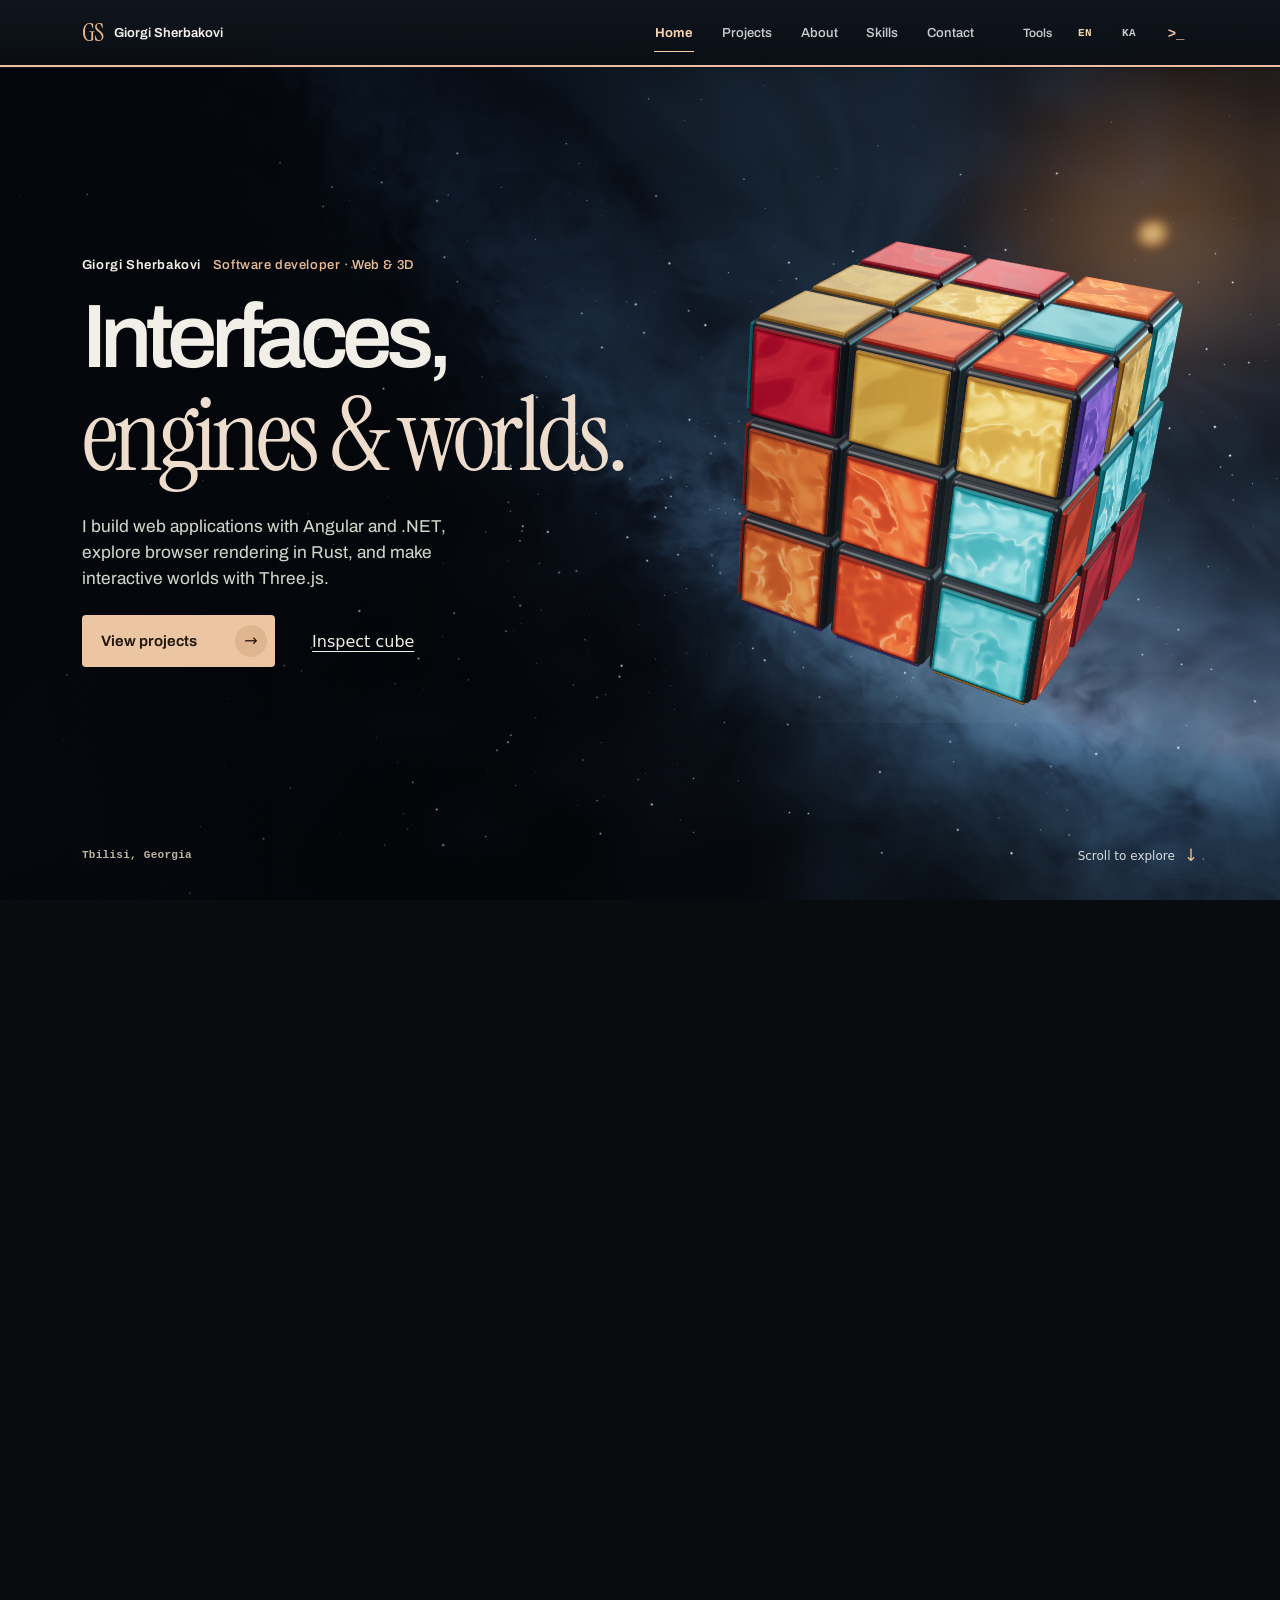
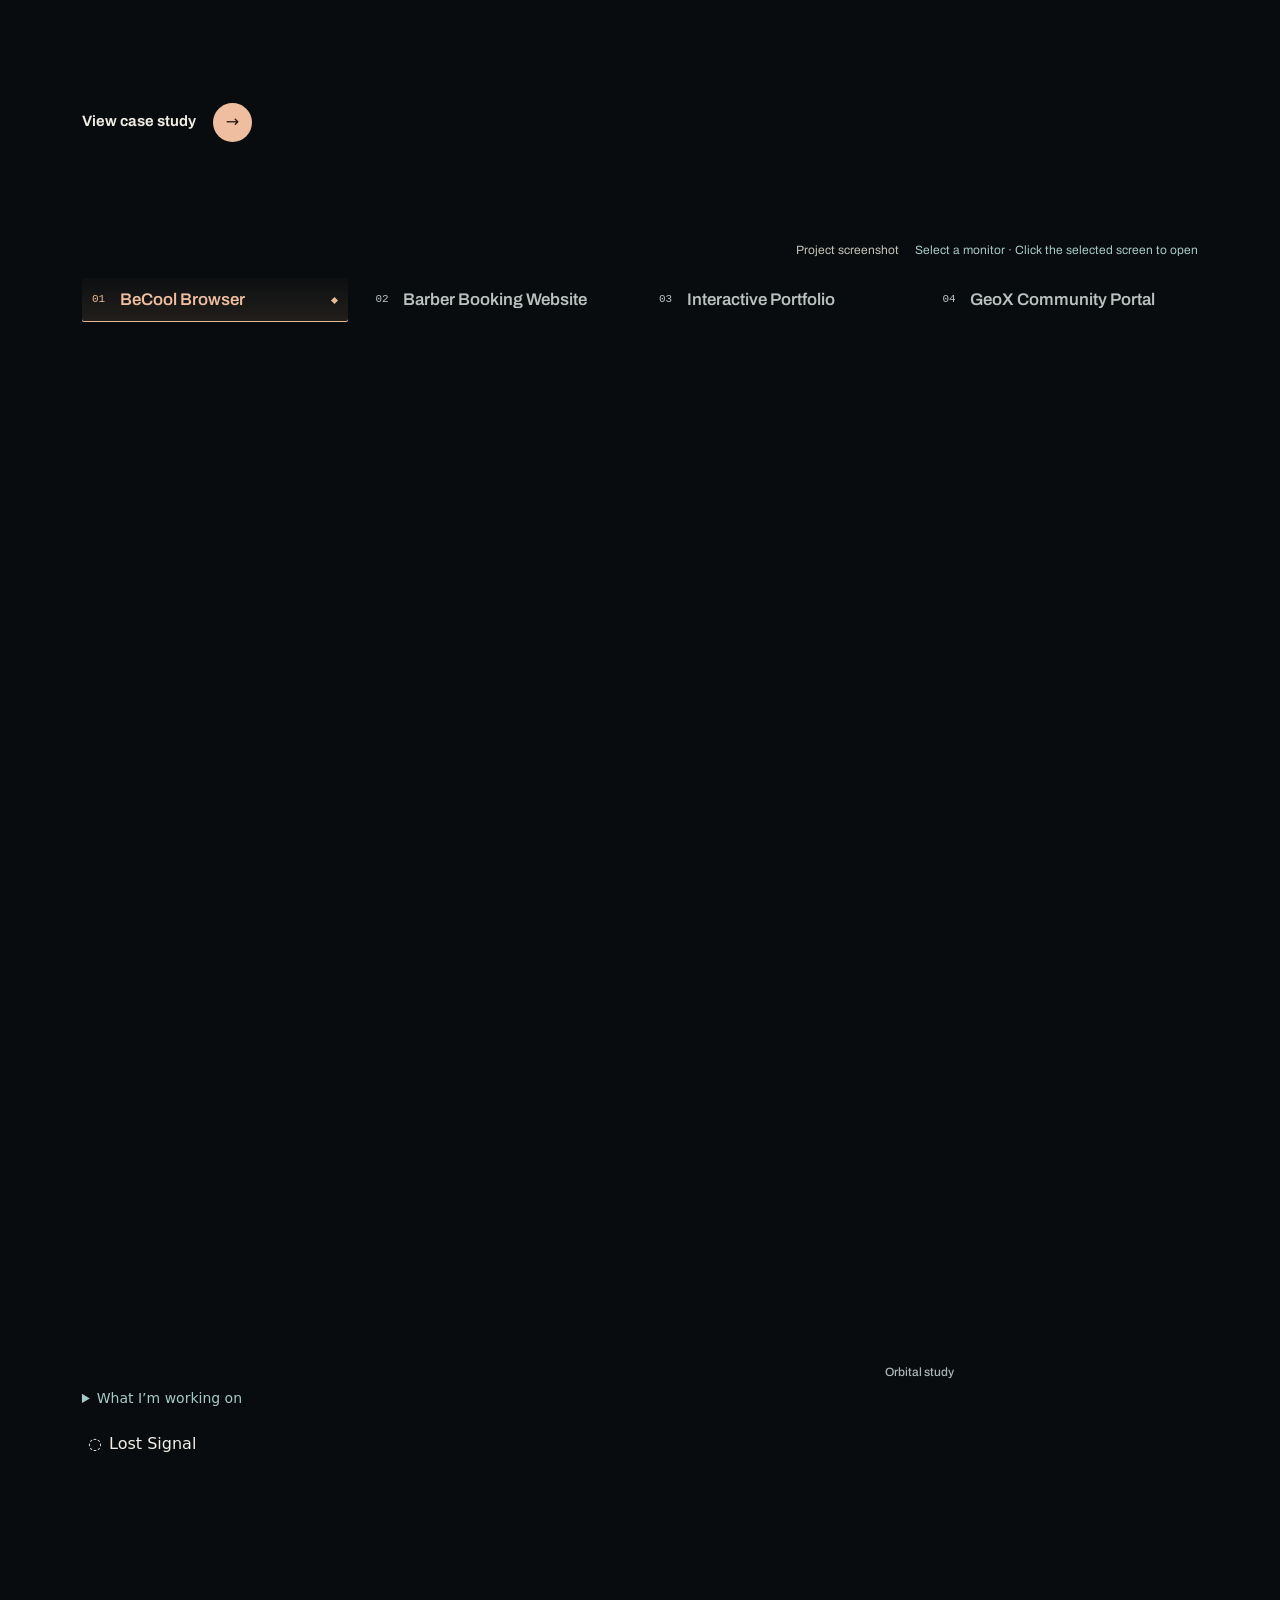
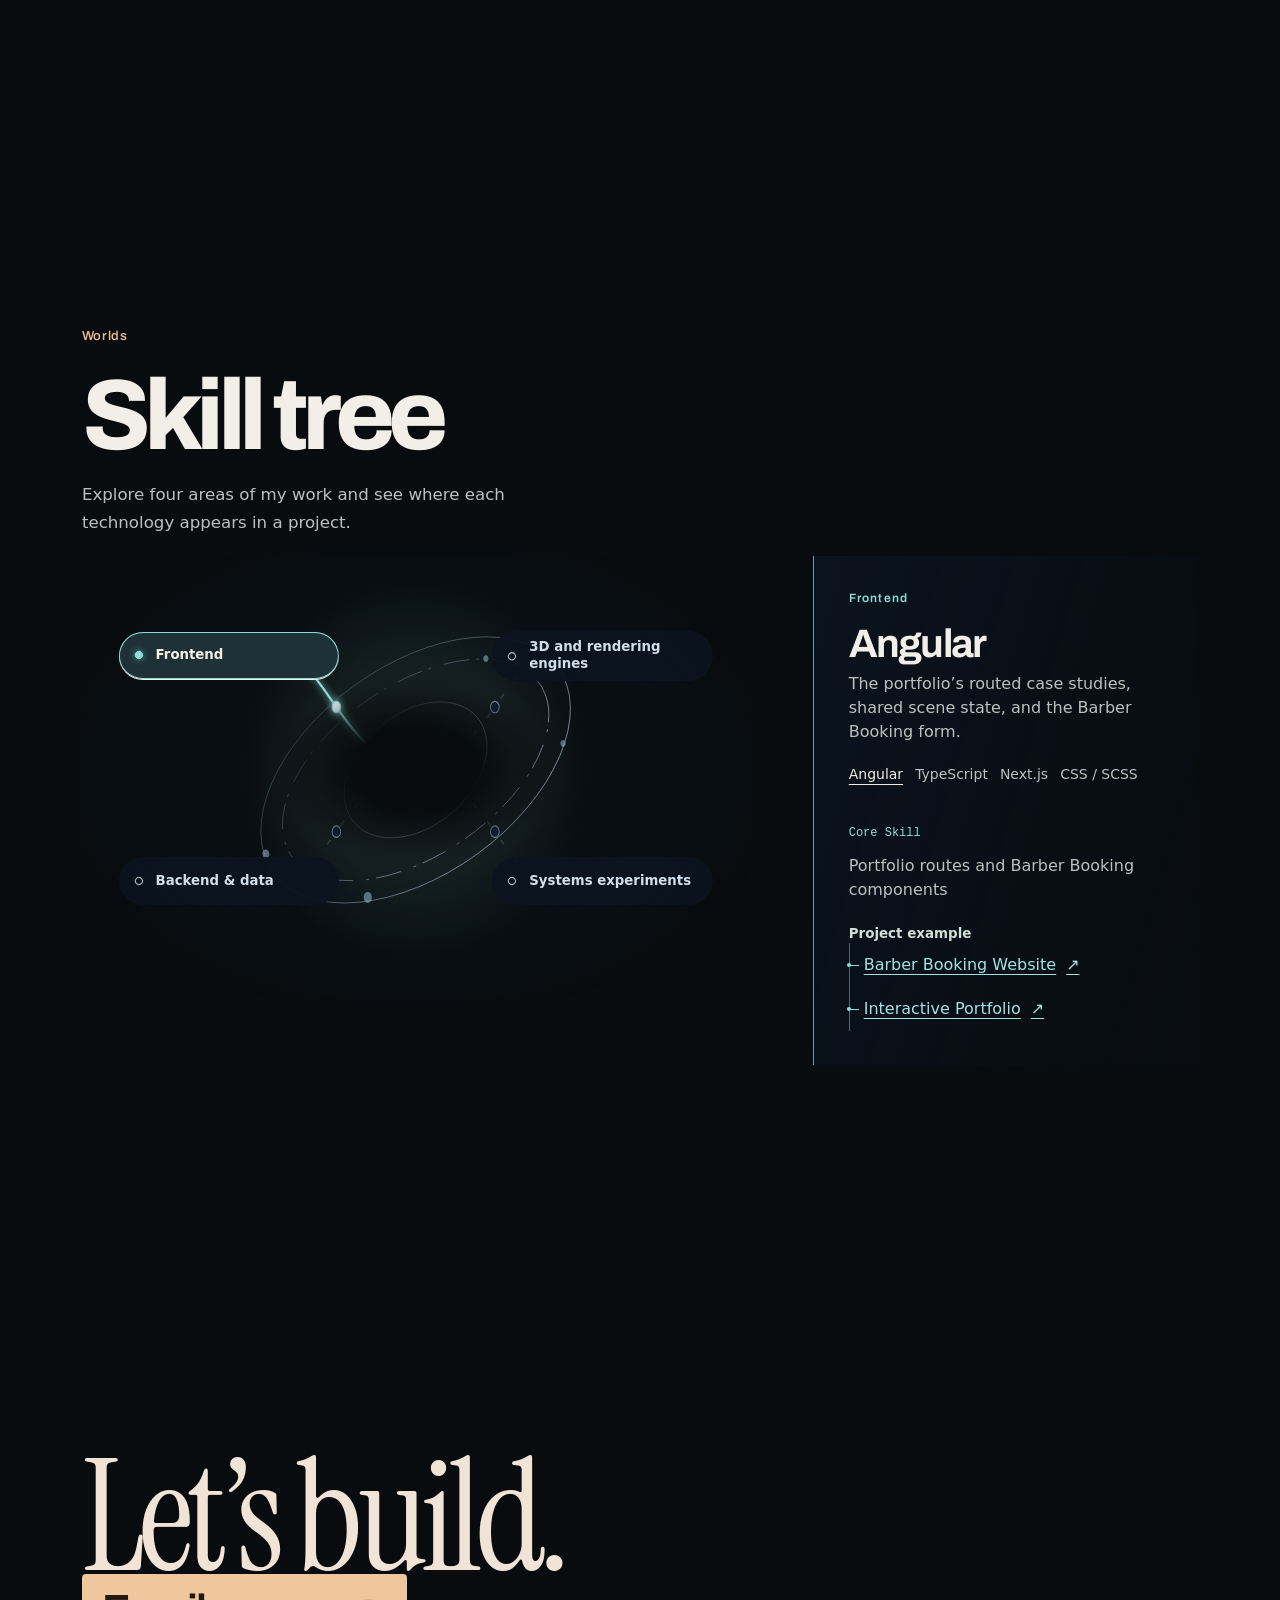
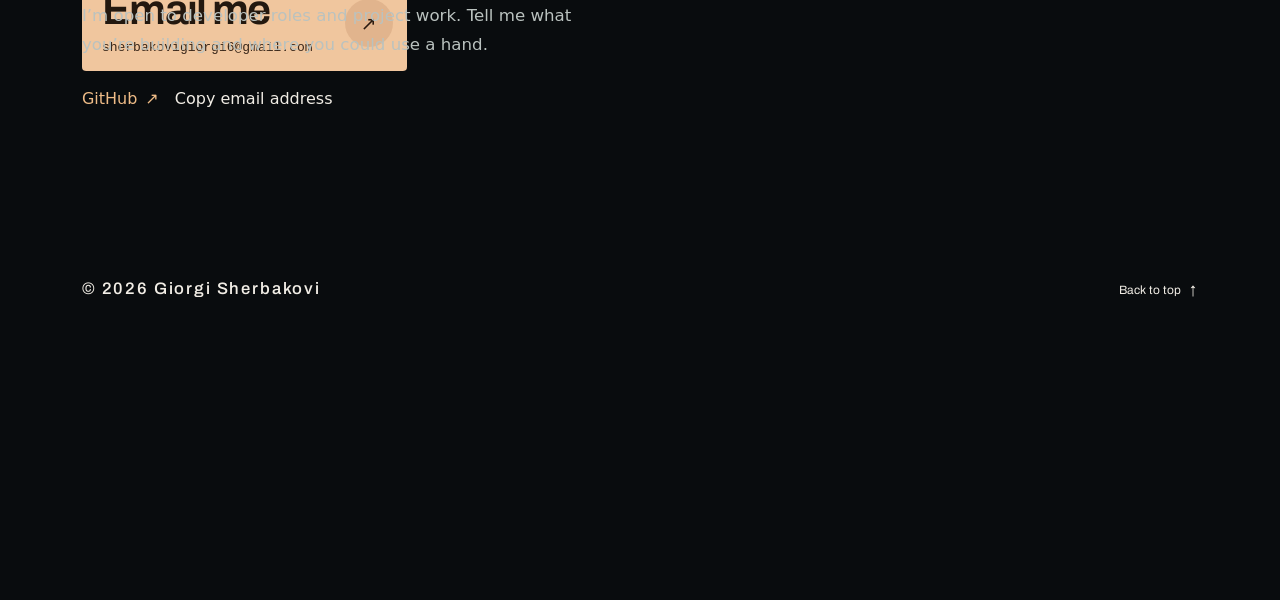
==== commit 9c5a8a1a: "Publish Developer OS V3.9 - Beyond the Orbit" ====
--- a/index.html
+++ b/index.html
@@ -38,5 +38,5 @@
   <style>:root{--v4-type:Archivo, "Segoe UI", system-ui, sans-serif;--v4-ease:cubic-bezier(.2, .82, .24, 1);--v4-flare:#efbea0}:root{--portfolio-display:"Inter", "Segoe UI", system-ui, sans-serif;--exhibition-paper:color-mix(in srgb, var(--bg) 90%, #272526);--exhibition-accent:color-mix(in srgb, var(--accent) 48%, var(--text));--exhibition-line:color-mix(in srgb, var(--text) 25%, transparent);--exhibition-gutter:clamp(20px, 6.4vw, 116px);--exhibition-end:max(var(--exhibition-gutter), 106px);--exhibition-display:"Baskervville", "Baskerville", "Georgia", serif;--exhibition-weight:400;--chrome-ease:cubic-bezier(.23, 1, .32, 1);--chrome-surface:#101619;--chrome-ink:#f2f0e9;--chrome-muted:#c3cdd0;--chrome-current:#ecd1a7;--chrome-highlight:rgb(199 224 221 / 10%)}@media(max-width:900px){:root{--exhibition-end:var(--exhibition-gutter)}}@media(prefers-reduced-motion:no-preference)and (hover:hover)and (pointer:fine){}:root{color-scheme:dark;--bg:#090c0e;--bg-soft:#101519;--bg-softer:#20272a;--panel:#151a1e;--panel-raised:#20272a;--card:rgb(255 255 255 / 7%);--card-strong:rgb(255 255 255 / 12%);--card-border:rgb(229 231 235 / 26%);--control-bg:rgb(255 255 255 / 8%);--control-hover:rgb(255 255 255 / 15%);--control-active:rgb(255 255 255 / 21%);--text:#f2efe8;--muted:#a1a1aa;--muted-strong:#d4d4d8;--icon:#d4d4d8;--accent:#d3e7e2;--accent-2:#9caaa7;--accent-soft:rgb(166 212 201 / 13%);--focus:#f0c893;--on-accent:#111214;--shadow-glow:0 18px 60px rgb(0 0 0 / 40%);--bg-orb-1:rgb(81 157 148 / 7%);--bg-orb-2:rgb(180 122 71 / 5%);--bg-orb-3:transparent;--success:#86efac;--warning:#fbbf24;--danger:#f87171;--radius-xl:16px;--radius-lg:12px;--radius-md:8px;--star-core:rgb(255 255 255 / 95%);--star-soft:rgb(255 255 255 / 55%);--star-dim:rgb(255 255 255 / 28%);--space-glow-y:0px;--space-far-x:0px;--space-far-y:0px;--space-far-rotate:0deg;--space-near-x:0px;--space-near-y:0px;--space-near-rotate:0deg;--space-trail-x:0px;--space-trail-y:0px;--space-trail-rotate:0deg}*{box-sizing:border-box}html{scroll-behavior:smooth;overflow-x:hidden;background:var(--bg)}html,body{width:100%;max-width:100%;min-height:100%;overflow-x:clip}body{position:relative;isolation:isolate;margin:0;min-height:100vh;font-family:Inter,system-ui,-apple-system,BlinkMacSystemFont,Segoe UI,sans-serif;background:radial-gradient(ellipse at 12% calc(-10% + var(--space-glow-y)),color-mix(in srgb,var(--bg-orb-1) 82%,transparent),transparent 40%),radial-gradient(ellipse at 88% calc(2% + var(--space-glow-y)),color-mix(in srgb,var(--bg-orb-2) 74%,transparent),transparent 36%),radial-gradient(ellipse at 42% 108%,color-mix(in srgb,var(--bg-orb-3) 90%,transparent),transparent 34%),linear-gradient(180deg,color-mix(in srgb,var(--bg) 88%,#000 12%),var(--bg));color:var(--text);overflow-x:clip;text-rendering:optimizeLegibility;-webkit-font-smoothing:antialiased}app-root{position:relative;z-index:2;display:block;max-width:100%;min-height:100vh;overflow-x:clip}@media(prefers-reduced-motion:reduce){html{scroll-behavior:auto}*,*:before,*:after{animation-duration:.01ms!important;animation-iteration-count:1!important;transition-duration:.01ms!important}}@media(max-width:640px){body{background:radial-gradient(ellipse at 50% -8%,var(--bg-orb-1),transparent 38%),radial-gradient(ellipse at 100% 18%,var(--bg-orb-2),transparent 34%),var(--bg)}}</style><link rel="stylesheet" href="styles-3JAUG3KJ.css" media="print" data-beasties-media="all"><noscript><link rel="stylesheet" href="styles-3JAUG3KJ.css"></noscript></head>
   <body>
     <app-root></app-root>
-  <link rel="modulepreload" href="chunk-DJVAsKa_.js"><link rel="modulepreload" href="chunk-CKJgZvsK.js"><script src="main-DRQDZRDT.js" type="module"></script><script>document.querySelectorAll('link[data-beasties-media]').forEach(function(l){l.media=l.getAttribute('data-beasties-media');l.removeAttribute('data-beasties-media')})</script><script type="module" src="/ping/ping.js"></script></body>
+  <link rel="modulepreload" href="chunk-KOOFp351.js"><link rel="modulepreload" href="chunk-mX--eI5O.js"><link rel="modulepreload" href="chunk-C-lUCJKz.js"><link rel="modulepreload" href="chunk-Gr33aMqt.js"><script src="main-R5EKH2BO.js" type="module"></script><script>document.querySelectorAll('link[data-beasties-media]').forEach(function(l){l.media=l.getAttribute('data-beasties-media');l.removeAttribute('data-beasties-media')})</script><script type="module" src="/ping/ping.js"></script></body>
 </html>
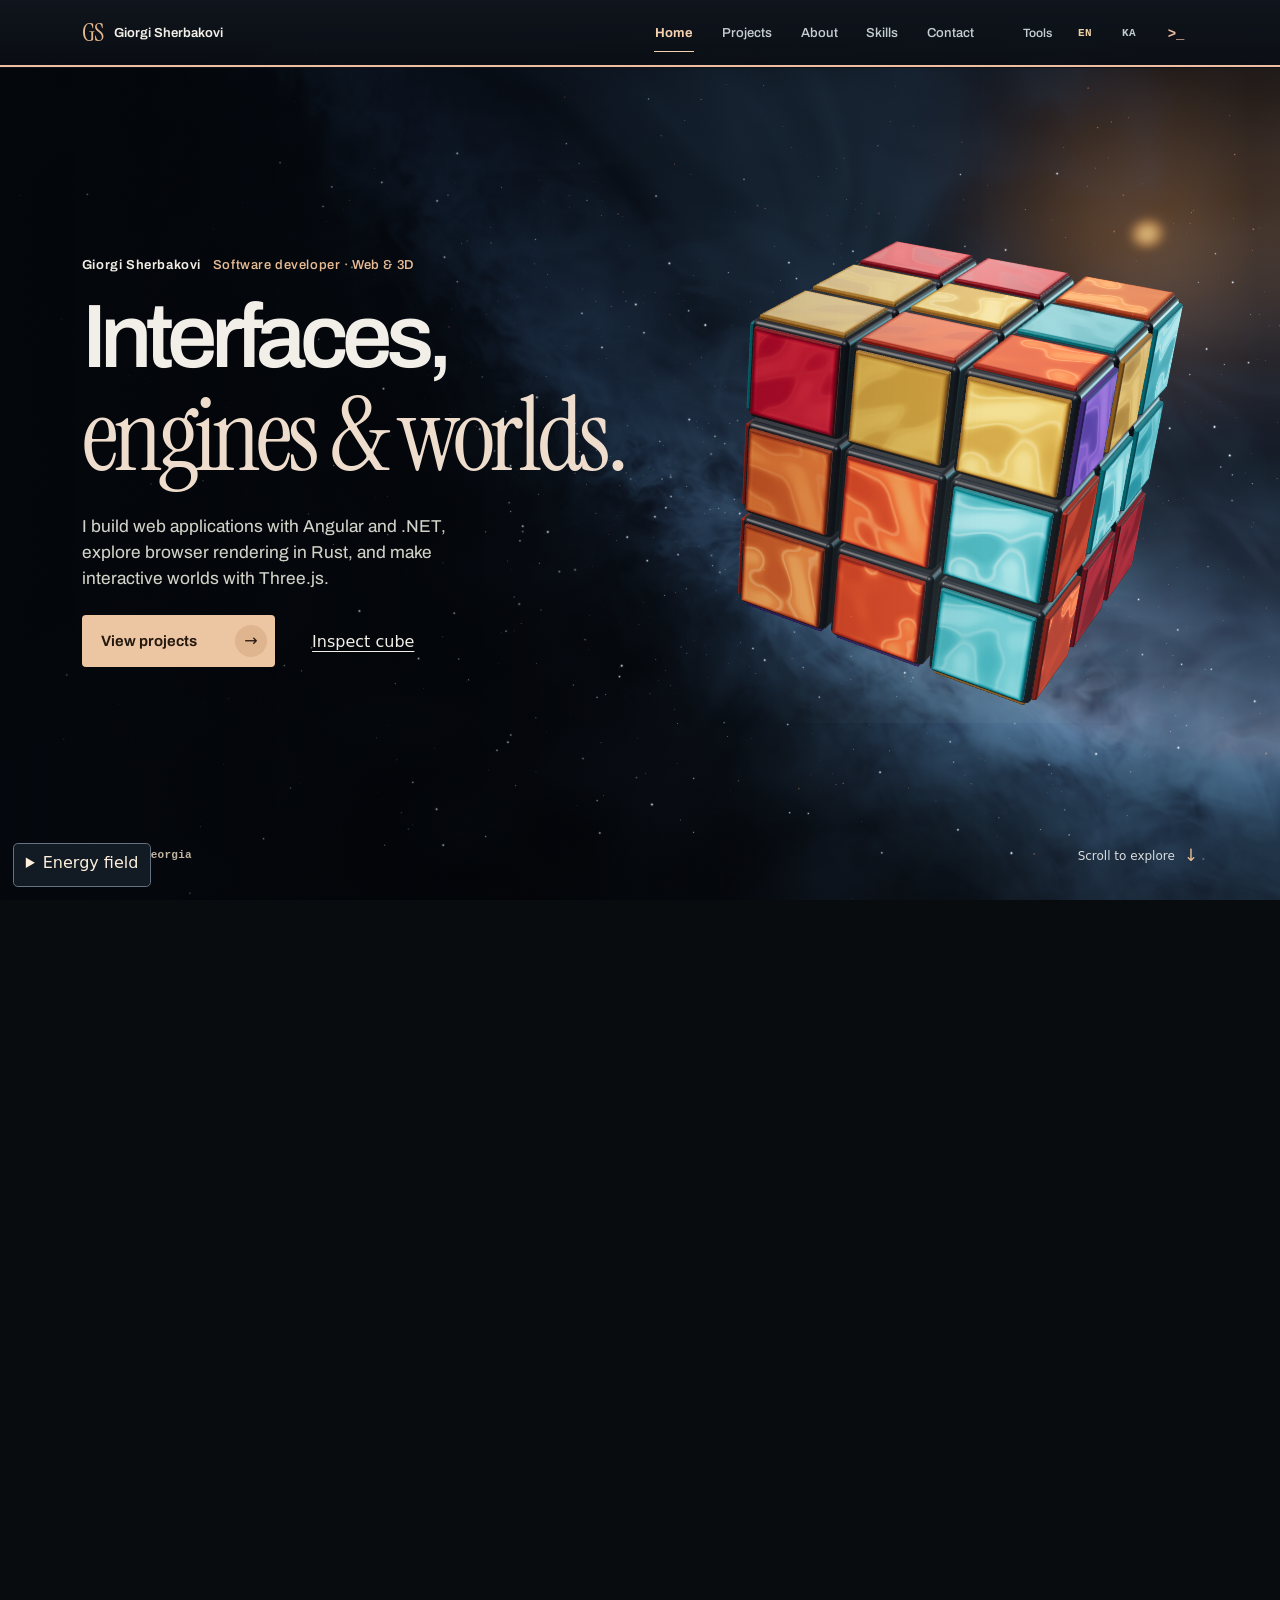
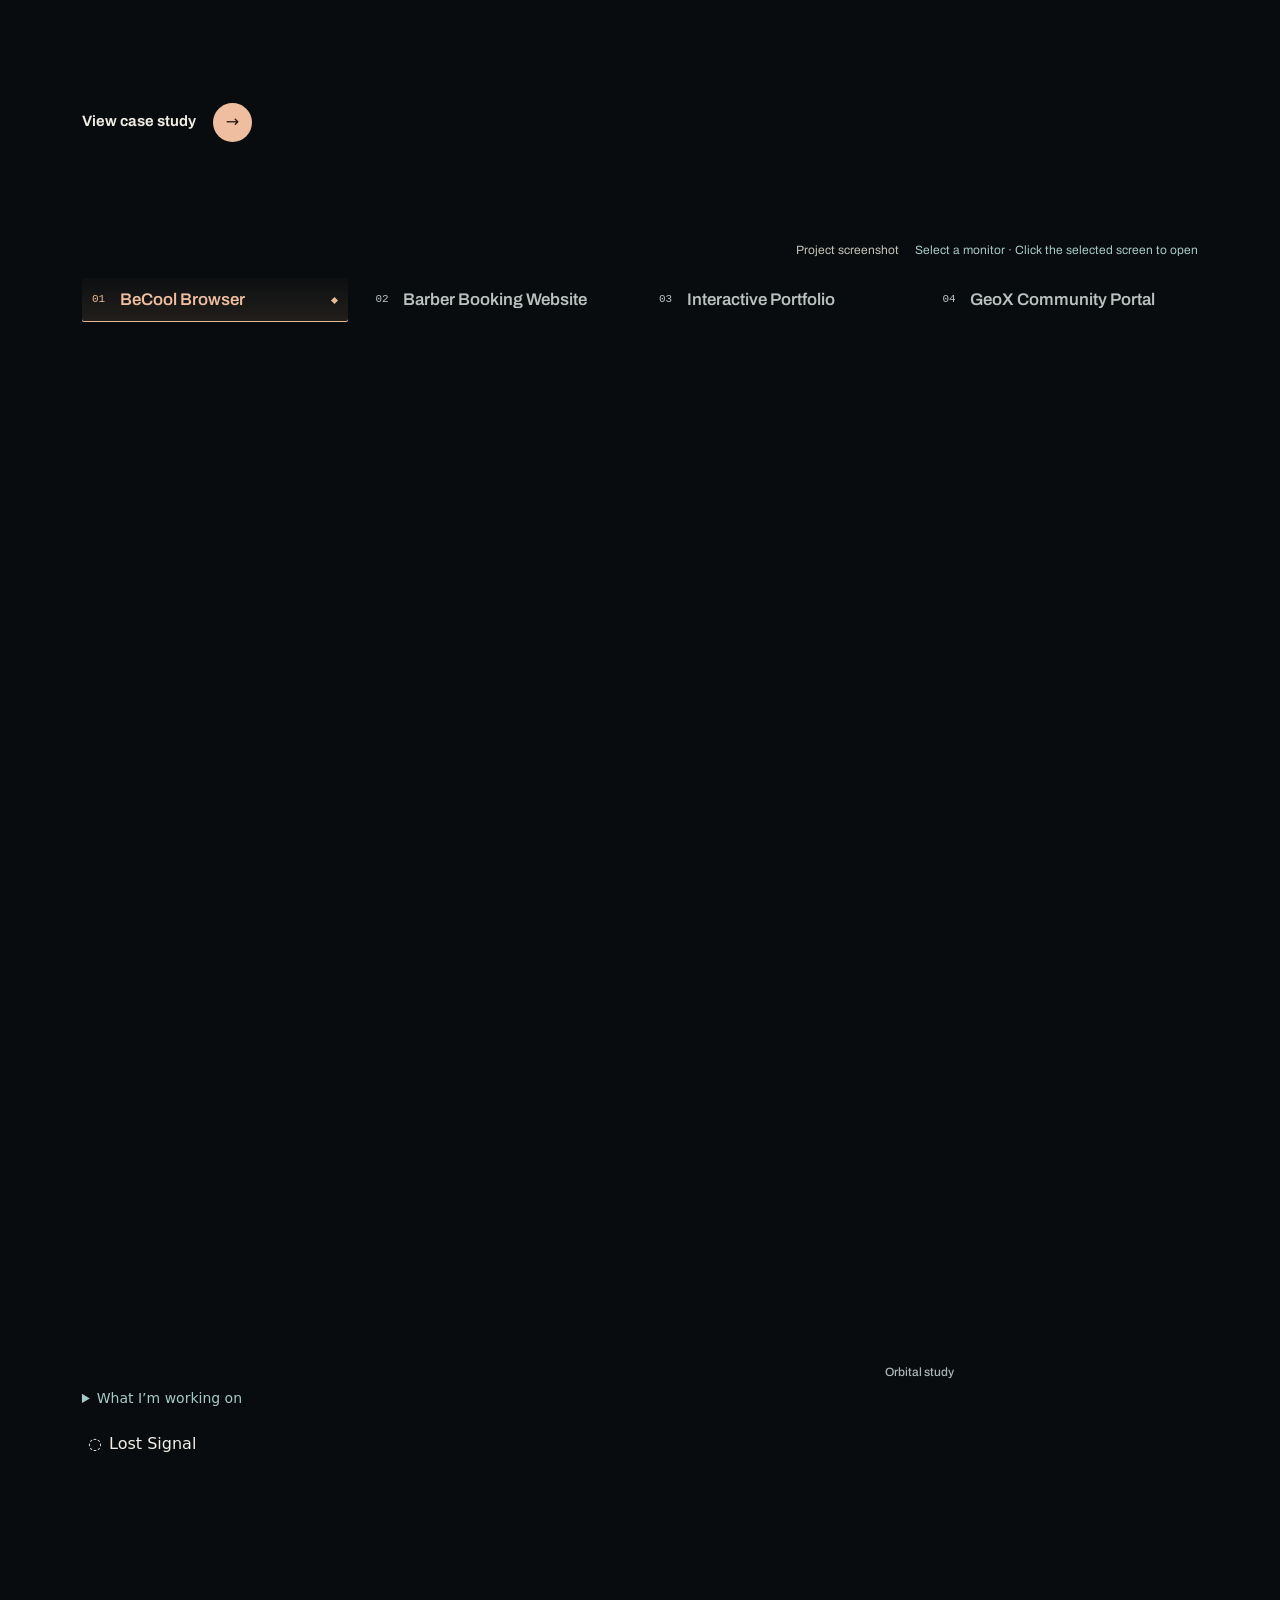
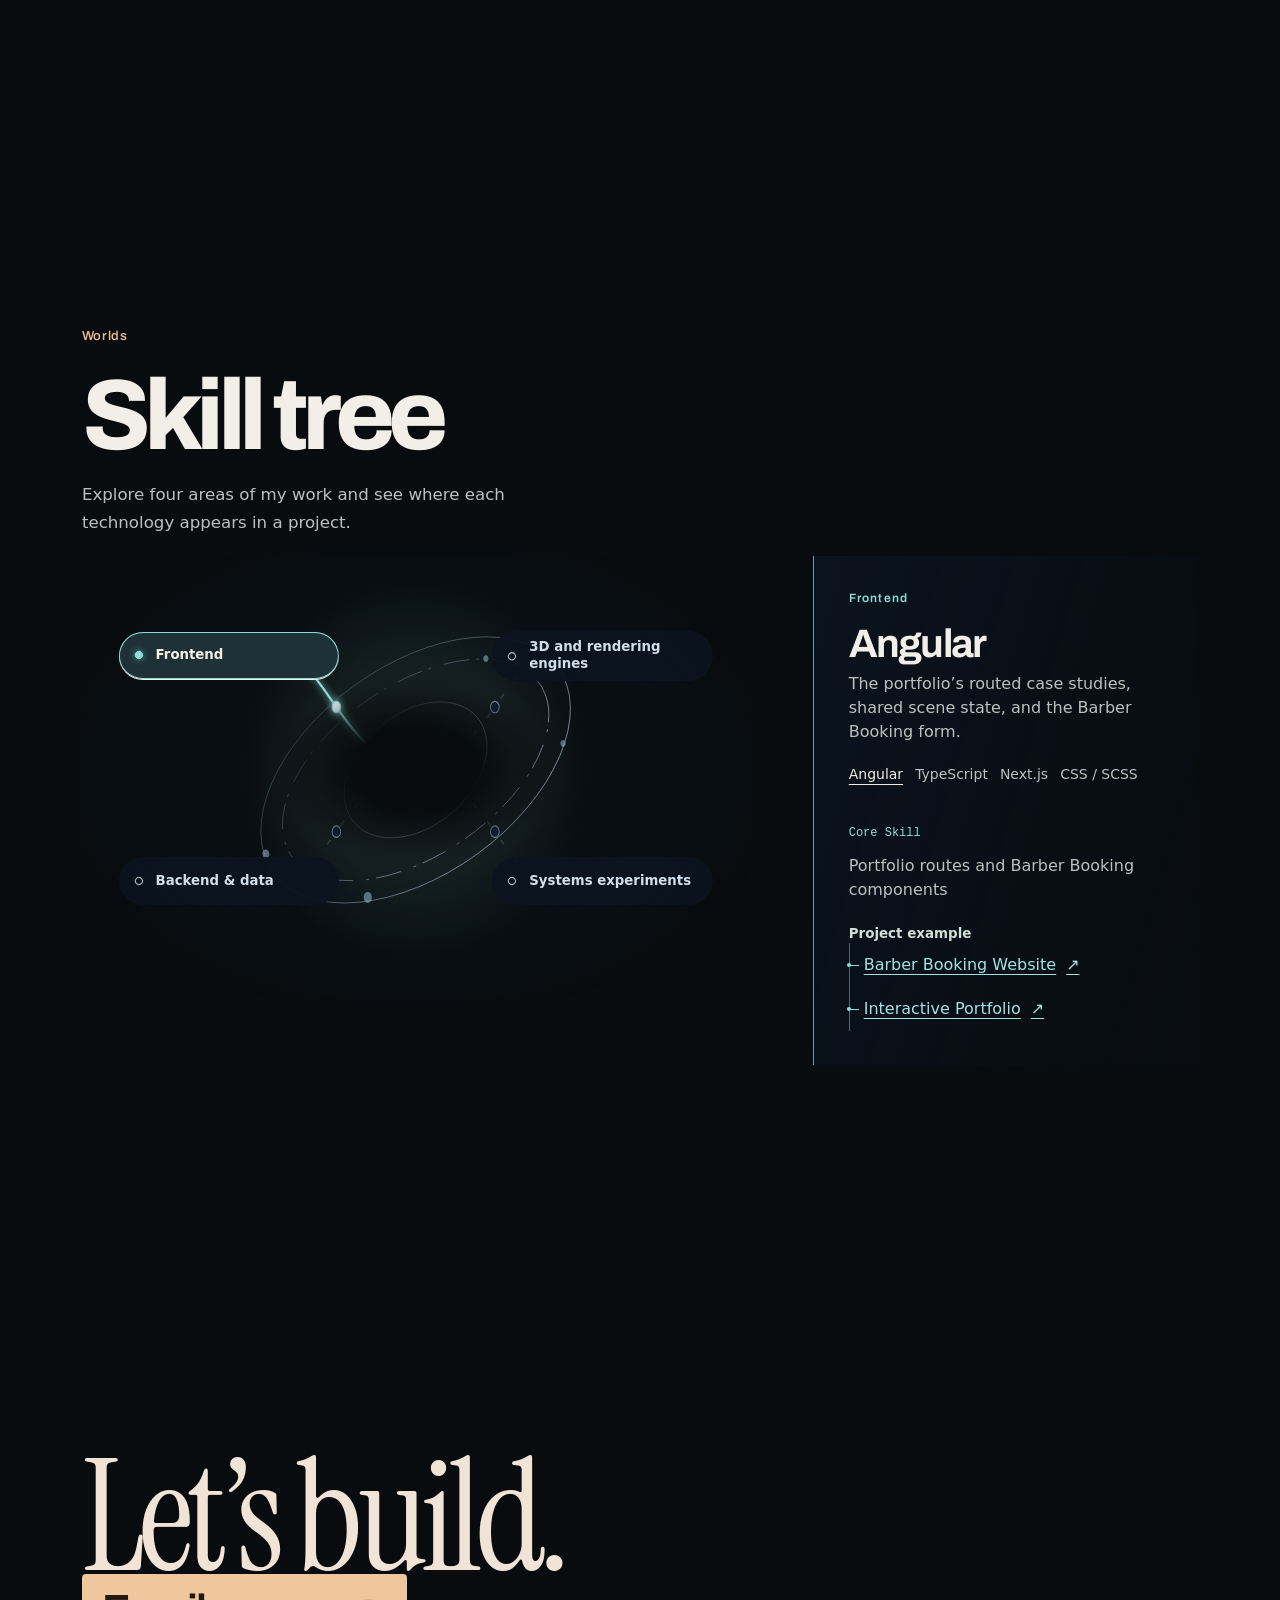
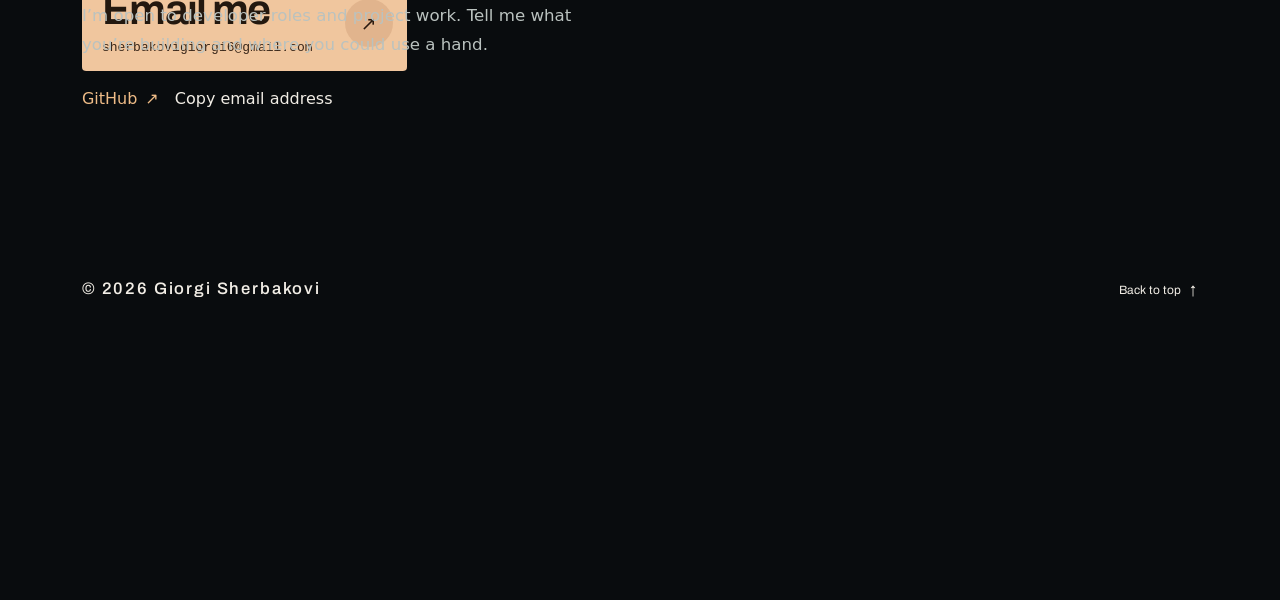
==== commit 8a8c0fd1: "Publish Developer OS V4.0 - Final Creative Integration" ====
--- a/index.html
+++ b/index.html
@@ -38,5 +38,5 @@
   <style>:root{--v4-type:Archivo, "Segoe UI", system-ui, sans-serif;--v4-ease:cubic-bezier(.2, .82, .24, 1);--v4-flare:#efbea0}:root{--portfolio-display:"Inter", "Segoe UI", system-ui, sans-serif;--exhibition-paper:color-mix(in srgb, var(--bg) 90%, #272526);--exhibition-accent:color-mix(in srgb, var(--accent) 48%, var(--text));--exhibition-line:color-mix(in srgb, var(--text) 25%, transparent);--exhibition-gutter:clamp(20px, 6.4vw, 116px);--exhibition-end:max(var(--exhibition-gutter), 106px);--exhibition-display:"Baskervville", "Baskerville", "Georgia", serif;--exhibition-weight:400;--chrome-ease:cubic-bezier(.23, 1, .32, 1);--chrome-surface:#101619;--chrome-ink:#f2f0e9;--chrome-muted:#c3cdd0;--chrome-current:#ecd1a7;--chrome-highlight:rgb(199 224 221 / 10%)}@media(max-width:900px){:root{--exhibition-end:var(--exhibition-gutter)}}@media(prefers-reduced-motion:no-preference)and (hover:hover)and (pointer:fine){}:root{color-scheme:dark;--bg:#090c0e;--bg-soft:#101519;--bg-softer:#20272a;--panel:#151a1e;--panel-raised:#20272a;--card:rgb(255 255 255 / 7%);--card-strong:rgb(255 255 255 / 12%);--card-border:rgb(229 231 235 / 26%);--control-bg:rgb(255 255 255 / 8%);--control-hover:rgb(255 255 255 / 15%);--control-active:rgb(255 255 255 / 21%);--text:#f2efe8;--muted:#a1a1aa;--muted-strong:#d4d4d8;--icon:#d4d4d8;--accent:#d3e7e2;--accent-2:#9caaa7;--accent-soft:rgb(166 212 201 / 13%);--focus:#f0c893;--on-accent:#111214;--shadow-glow:0 18px 60px rgb(0 0 0 / 40%);--bg-orb-1:rgb(81 157 148 / 7%);--bg-orb-2:rgb(180 122 71 / 5%);--bg-orb-3:transparent;--success:#86efac;--warning:#fbbf24;--danger:#f87171;--radius-xl:16px;--radius-lg:12px;--radius-md:8px;--star-core:rgb(255 255 255 / 95%);--star-soft:rgb(255 255 255 / 55%);--star-dim:rgb(255 255 255 / 28%);--space-glow-y:0px;--space-far-x:0px;--space-far-y:0px;--space-far-rotate:0deg;--space-near-x:0px;--space-near-y:0px;--space-near-rotate:0deg;--space-trail-x:0px;--space-trail-y:0px;--space-trail-rotate:0deg}*{box-sizing:border-box}html{scroll-behavior:smooth;overflow-x:hidden;background:var(--bg)}html,body{width:100%;max-width:100%;min-height:100%;overflow-x:clip}body{position:relative;isolation:isolate;margin:0;min-height:100vh;font-family:Inter,system-ui,-apple-system,BlinkMacSystemFont,Segoe UI,sans-serif;background:radial-gradient(ellipse at 12% calc(-10% + var(--space-glow-y)),color-mix(in srgb,var(--bg-orb-1) 82%,transparent),transparent 40%),radial-gradient(ellipse at 88% calc(2% + var(--space-glow-y)),color-mix(in srgb,var(--bg-orb-2) 74%,transparent),transparent 36%),radial-gradient(ellipse at 42% 108%,color-mix(in srgb,var(--bg-orb-3) 90%,transparent),transparent 34%),linear-gradient(180deg,color-mix(in srgb,var(--bg) 88%,#000 12%),var(--bg));color:var(--text);overflow-x:clip;text-rendering:optimizeLegibility;-webkit-font-smoothing:antialiased}app-root{position:relative;z-index:2;display:block;max-width:100%;min-height:100vh;overflow-x:clip}@media(prefers-reduced-motion:reduce){html{scroll-behavior:auto}*,*:before,*:after{animation-duration:.01ms!important;animation-iteration-count:1!important;transition-duration:.01ms!important}}@media(max-width:640px){body{background:radial-gradient(ellipse at 50% -8%,var(--bg-orb-1),transparent 38%),radial-gradient(ellipse at 100% 18%,var(--bg-orb-2),transparent 34%),var(--bg)}}</style><link rel="stylesheet" href="styles-3JAUG3KJ.css" media="print" data-beasties-media="all"><noscript><link rel="stylesheet" href="styles-3JAUG3KJ.css"></noscript></head>
   <body>
     <app-root></app-root>
-  <link rel="modulepreload" href="chunk-KOOFp351.js"><link rel="modulepreload" href="chunk-mX--eI5O.js"><link rel="modulepreload" href="chunk-C-lUCJKz.js"><link rel="modulepreload" href="chunk-Gr33aMqt.js"><script src="main-R5EKH2BO.js" type="module"></script><script>document.querySelectorAll('link[data-beasties-media]').forEach(function(l){l.media=l.getAttribute('data-beasties-media');l.removeAttribute('data-beasties-media')})</script><script type="module" src="/ping/ping.js"></script></body>
+  <link rel="modulepreload" href="chunk-KOOFp351.js"><link rel="modulepreload" href="chunk-mX--eI5O.js"><link rel="modulepreload" href="chunk-C-lUCJKz.js"><script src="main-ZC4EJ6OG.js" type="module"></script><script>document.querySelectorAll('link[data-beasties-media]').forEach(function(l){l.media=l.getAttribute('data-beasties-media');l.removeAttribute('data-beasties-media')})</script><script type="module" src="/ping/ping.js"></script></body>
 </html>
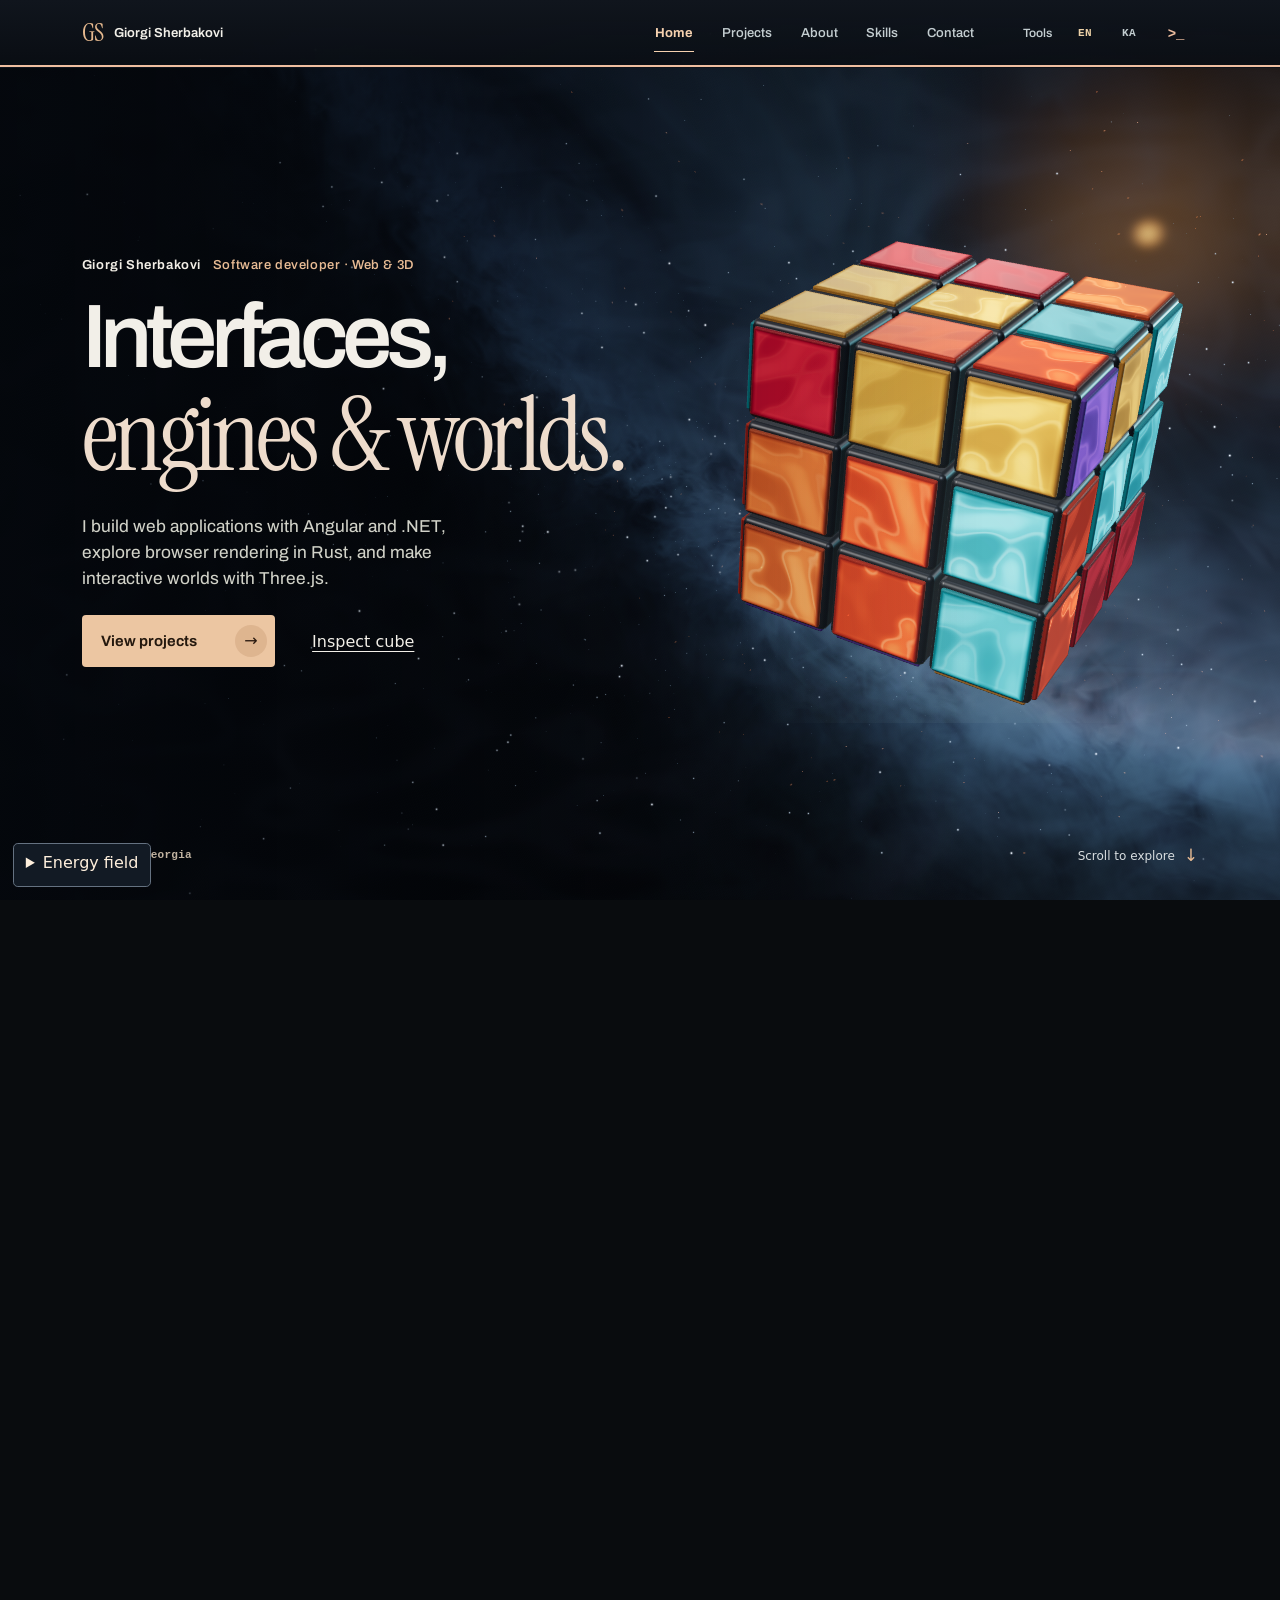
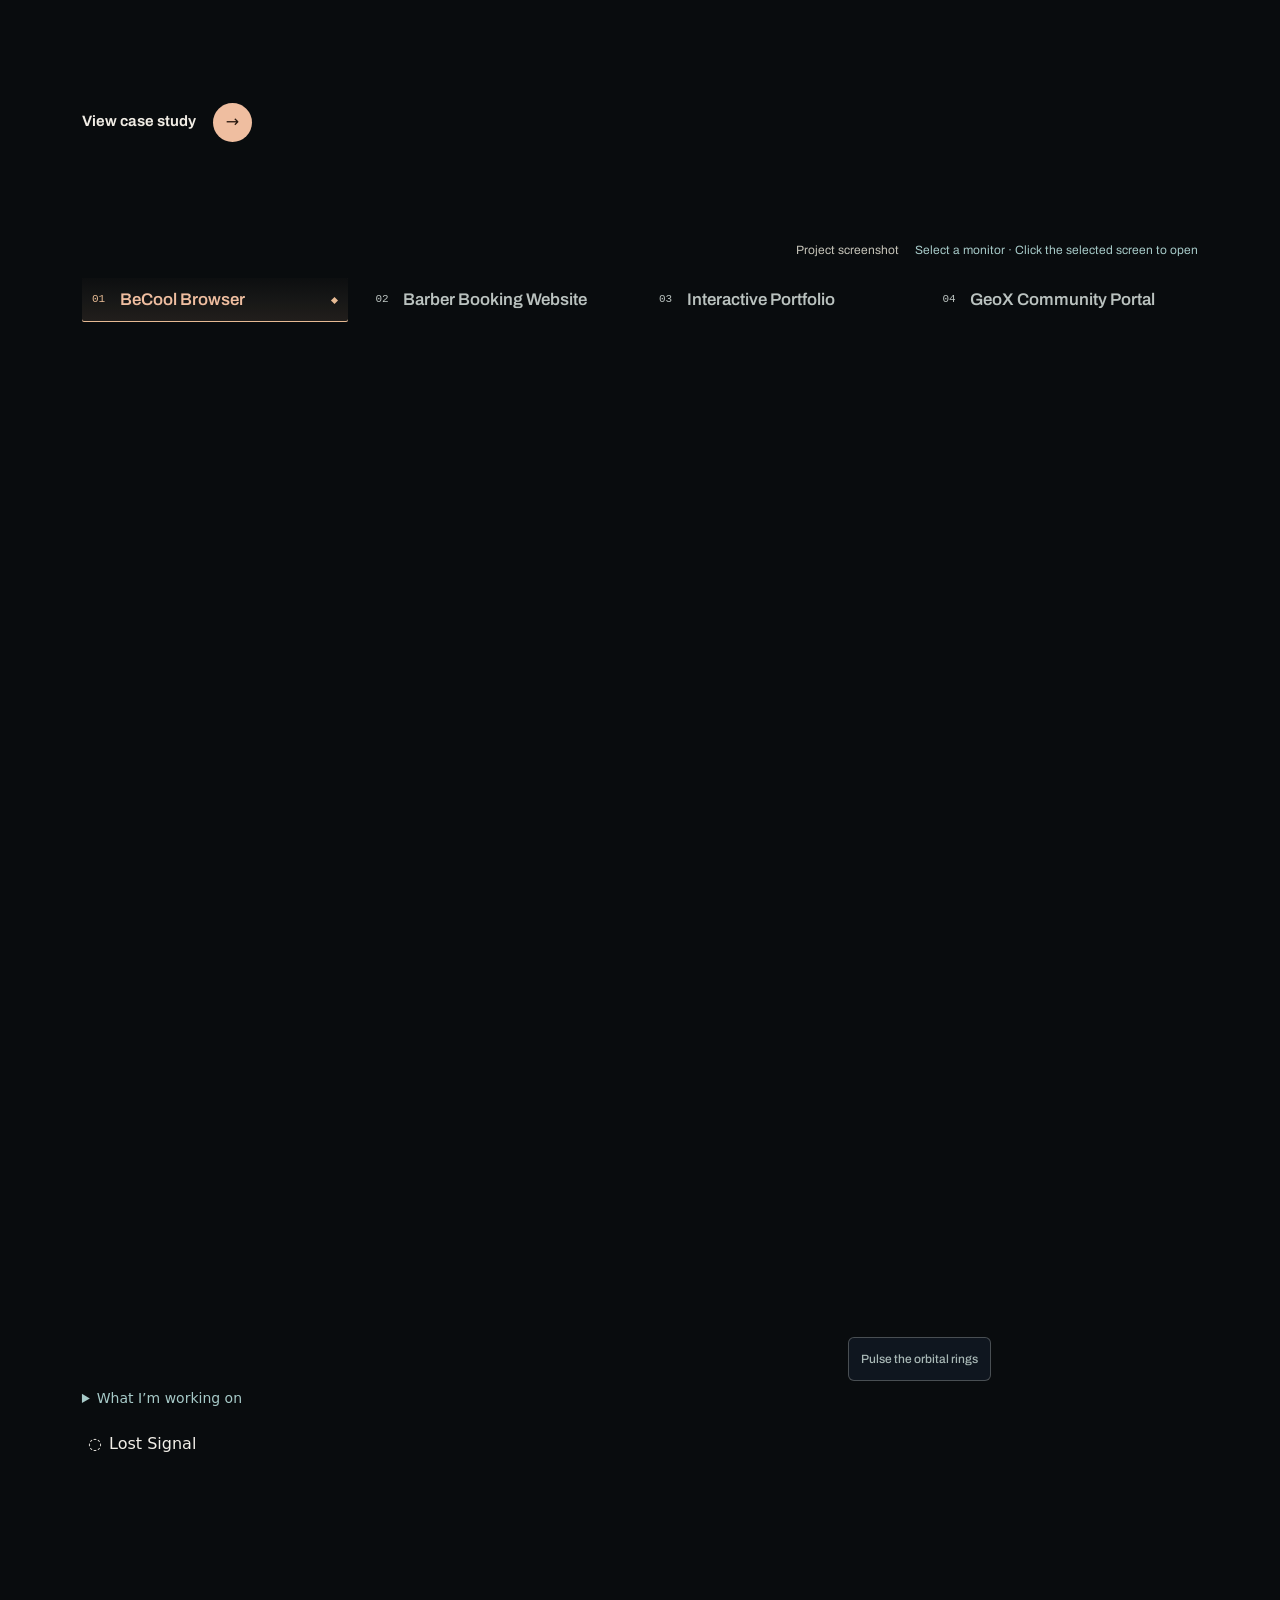
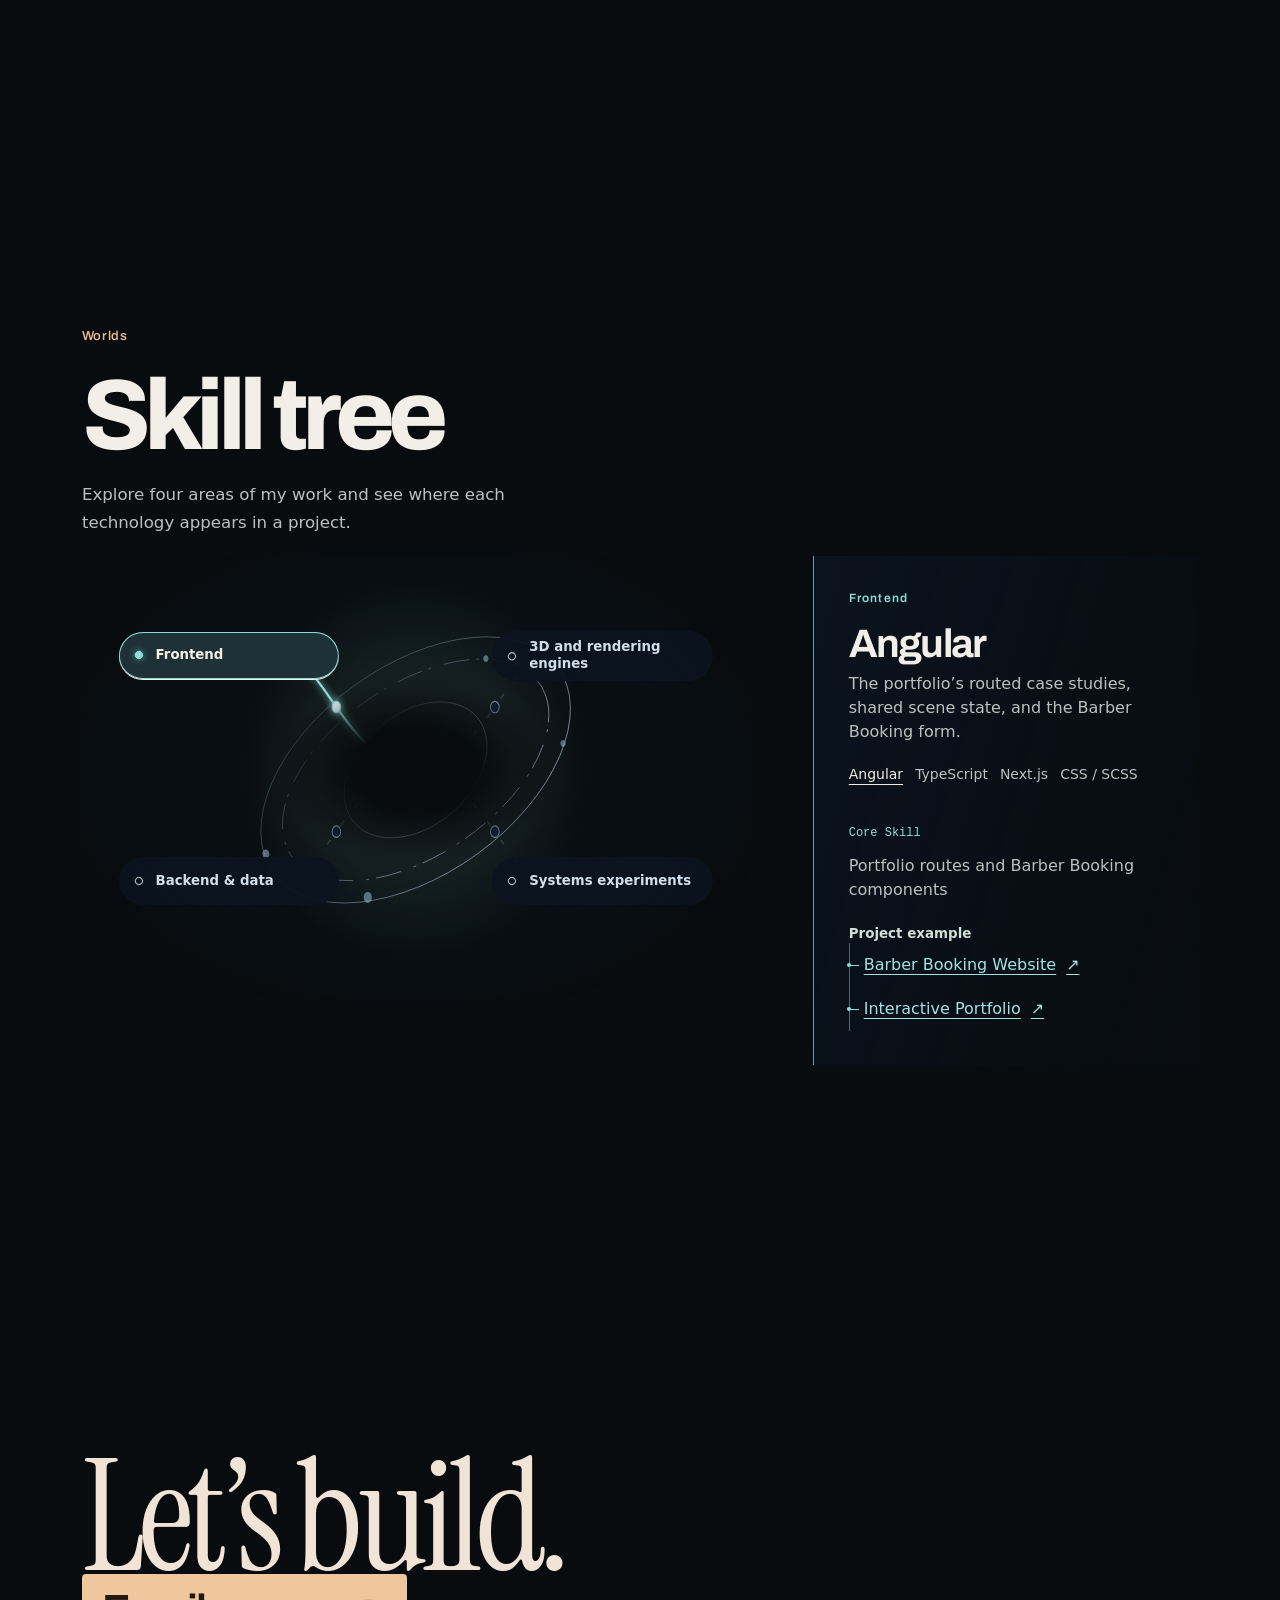
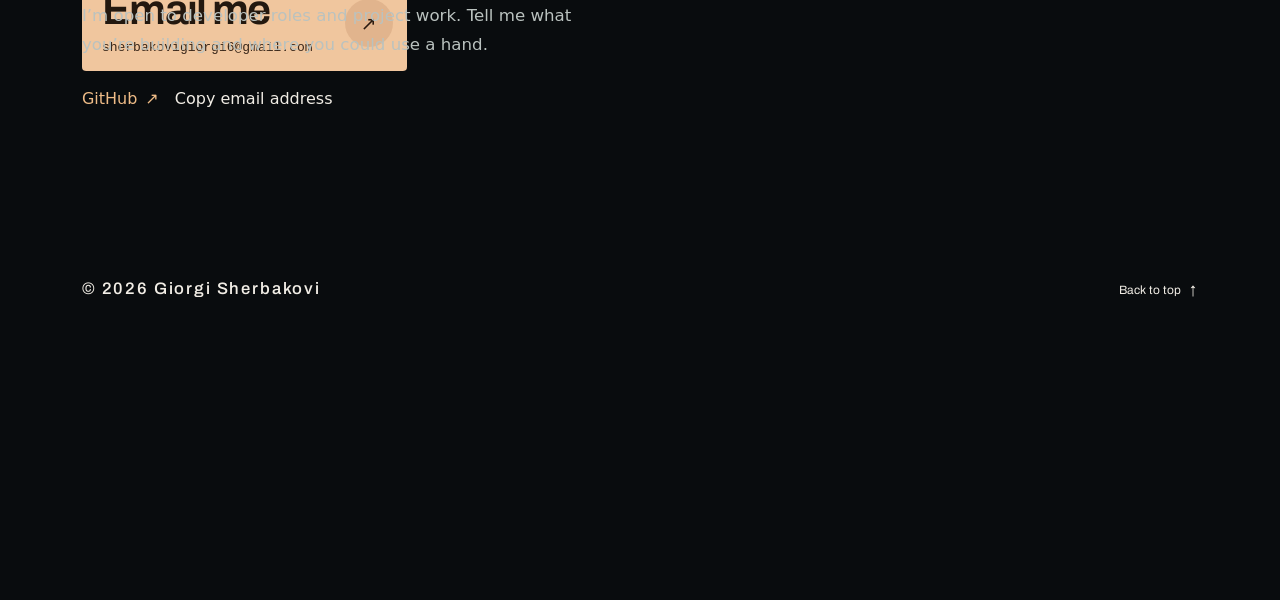
==== commit cfbd04be: "Publish Developer OS V4.2 - Living Universe" ====
--- a/index.html
+++ b/index.html
@@ -38,5 +38,5 @@
   <style>:root{--v4-type:Archivo, "Segoe UI", system-ui, sans-serif;--v4-ease:cubic-bezier(.2, .82, .24, 1);--v4-flare:#efbea0}:root{--portfolio-display:"Inter", "Segoe UI", system-ui, sans-serif;--exhibition-paper:color-mix(in srgb, var(--bg) 90%, #272526);--exhibition-accent:color-mix(in srgb, var(--accent) 48%, var(--text));--exhibition-line:color-mix(in srgb, var(--text) 25%, transparent);--exhibition-gutter:clamp(20px, 6.4vw, 116px);--exhibition-end:max(var(--exhibition-gutter), 106px);--exhibition-display:"Baskervville", "Baskerville", "Georgia", serif;--exhibition-weight:400;--chrome-ease:cubic-bezier(.23, 1, .32, 1);--chrome-surface:#101619;--chrome-ink:#f2f0e9;--chrome-muted:#c3cdd0;--chrome-current:#ecd1a7;--chrome-highlight:rgb(199 224 221 / 10%)}@media(max-width:900px){:root{--exhibition-end:var(--exhibition-gutter)}}@media(prefers-reduced-motion:no-preference)and (hover:hover)and (pointer:fine){}:root{color-scheme:dark;--bg:#090c0e;--bg-soft:#101519;--bg-softer:#20272a;--panel:#151a1e;--panel-raised:#20272a;--card:rgb(255 255 255 / 7%);--card-strong:rgb(255 255 255 / 12%);--card-border:rgb(229 231 235 / 26%);--control-bg:rgb(255 255 255 / 8%);--control-hover:rgb(255 255 255 / 15%);--control-active:rgb(255 255 255 / 21%);--text:#f2efe8;--muted:#a1a1aa;--muted-strong:#d4d4d8;--icon:#d4d4d8;--accent:#d3e7e2;--accent-2:#9caaa7;--accent-soft:rgb(166 212 201 / 13%);--focus:#f0c893;--on-accent:#111214;--shadow-glow:0 18px 60px rgb(0 0 0 / 40%);--bg-orb-1:rgb(81 157 148 / 7%);--bg-orb-2:rgb(180 122 71 / 5%);--bg-orb-3:transparent;--success:#86efac;--warning:#fbbf24;--danger:#f87171;--radius-xl:16px;--radius-lg:12px;--radius-md:8px;--star-core:rgb(255 255 255 / 95%);--star-soft:rgb(255 255 255 / 55%);--star-dim:rgb(255 255 255 / 28%);--space-glow-y:0px;--space-far-x:0px;--space-far-y:0px;--space-far-rotate:0deg;--space-near-x:0px;--space-near-y:0px;--space-near-rotate:0deg;--space-trail-x:0px;--space-trail-y:0px;--space-trail-rotate:0deg}*{box-sizing:border-box}html{scroll-behavior:smooth;overflow-x:hidden;background:var(--bg)}html,body{width:100%;max-width:100%;min-height:100%;overflow-x:clip}body{position:relative;isolation:isolate;margin:0;min-height:100vh;font-family:Inter,system-ui,-apple-system,BlinkMacSystemFont,Segoe UI,sans-serif;background:radial-gradient(ellipse at 12% calc(-10% + var(--space-glow-y)),color-mix(in srgb,var(--bg-orb-1) 82%,transparent),transparent 40%),radial-gradient(ellipse at 88% calc(2% + var(--space-glow-y)),color-mix(in srgb,var(--bg-orb-2) 74%,transparent),transparent 36%),radial-gradient(ellipse at 42% 108%,color-mix(in srgb,var(--bg-orb-3) 90%,transparent),transparent 34%),linear-gradient(180deg,color-mix(in srgb,var(--bg) 88%,#000 12%),var(--bg));color:var(--text);overflow-x:clip;text-rendering:optimizeLegibility;-webkit-font-smoothing:antialiased}app-root{position:relative;z-index:2;display:block;max-width:100%;min-height:100vh;overflow-x:clip}@media(prefers-reduced-motion:reduce){html{scroll-behavior:auto}*,*:before,*:after{animation-duration:.01ms!important;animation-iteration-count:1!important;transition-duration:.01ms!important}}@media(max-width:640px){body{background:radial-gradient(ellipse at 50% -8%,var(--bg-orb-1),transparent 38%),radial-gradient(ellipse at 100% 18%,var(--bg-orb-2),transparent 34%),var(--bg)}}</style><link rel="stylesheet" href="styles-3JAUG3KJ.css" media="print" data-beasties-media="all"><noscript><link rel="stylesheet" href="styles-3JAUG3KJ.css"></noscript></head>
   <body>
     <app-root></app-root>
-  <link rel="modulepreload" href="chunk-KOOFp351.js"><link rel="modulepreload" href="chunk-mX--eI5O.js"><link rel="modulepreload" href="chunk-C-lUCJKz.js"><script src="main-ZC4EJ6OG.js" type="module"></script><script>document.querySelectorAll('link[data-beasties-media]').forEach(function(l){l.media=l.getAttribute('data-beasties-media');l.removeAttribute('data-beasties-media')})</script><script type="module" src="/ping/ping.js"></script></body>
+  <link rel="modulepreload" href="chunk-KOOFp351.js"><link rel="modulepreload" href="chunk-CfyvXMws.js"><link rel="modulepreload" href="chunk-CZF8_bRS.js"><script src="main-QUTDFA7X.js" type="module"></script><script>document.querySelectorAll('link[data-beasties-media]').forEach(function(l){l.media=l.getAttribute('data-beasties-media');l.removeAttribute('data-beasties-media')})</script><script type="module" src="/ping/ping.js"></script></body>
 </html>
